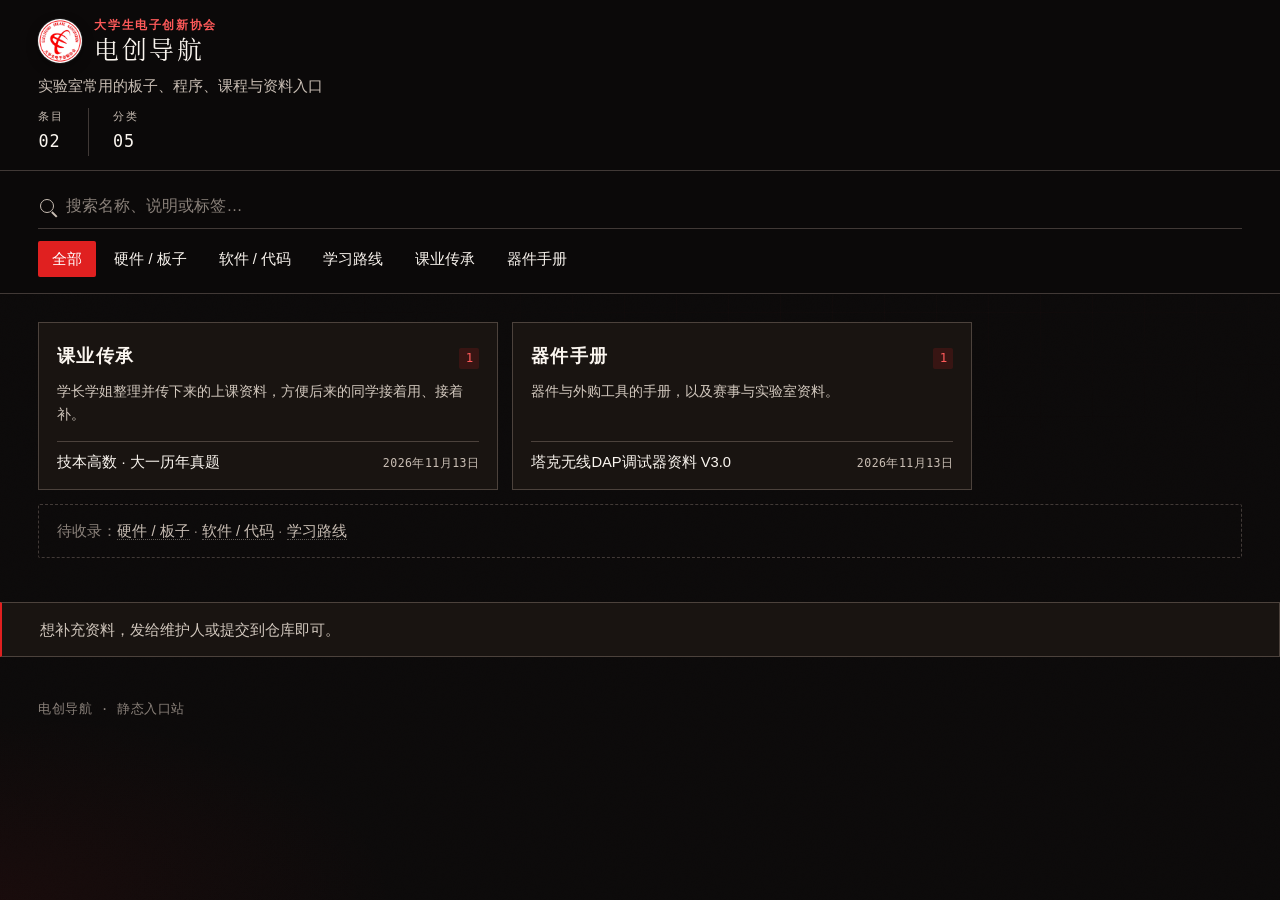
==== index.html @ 3b89dc90 "Make category chips respond to slight mouse movement instead of starting a drag." ====
<!DOCTYPE html>
<html lang="zh-CN">
<head>
  <meta charset="utf-8">
  <meta name="viewport" content="width=device-width, initial-scale=1, viewport-fit=cover">
  <title>电创导航</title>
  <meta name="description" content="大学生电子创新协会的静态入口站：实验室常用的板子、程序、课程与资料入口。">
  <meta name="theme-color" content="#0c0a0a">
  <meta property="og:type" content="website">
  <meta property="og:site_name" content="电创导航">
  <meta property="og:title" content="电创导航 · 大学生电子创新协会">
  <meta property="og:description" content="实验室常用的板子、程序、课程与资料入口。">
  <meta property="og:url" content="https://ww2186874-cyber.github.io/dianchuang-nav/">
  <meta property="og:image" content="https://ww2186874-cyber.github.io/dianchuang-nav/assets/og-image.png">
  <meta property="og:image:width" content="1200">
  <meta property="og:image:height" content="630">
  <meta property="og:image:alt" content="电创导航 · 大学生电子创新协会">
  <meta property="og:locale" content="zh_CN">
  <meta name="twitter:card" content="summary_large_image">
  <meta name="twitter:title" content="电创导航 · 大学生电子创新协会">
  <meta name="twitter:description" content="实验室常用的板子、程序、课程与资料入口。">
  <meta name="twitter:image" content="https://ww2186874-cyber.github.io/dianchuang-nav/assets/og-image.png">
  <link rel="icon" href="assets/favicon.ico" sizes="32x32">
  <link rel="icon" type="image/png" href="assets/favicon.png" sizes="48x48">
  <link rel="apple-touch-icon" href="assets/apple-touch-icon.png">
  <link rel="stylesheet" href="assets/style.css?v=20">
</head>
<body>
  <div class="bg" aria-hidden="true">
    <div class="bg-grid"></div>
    <div class="bg-sweep"></div>
    <div class="bg-grain"></div>
  </div>
  <header class="hero">
    <div class="hero-inner">
      <div class="brand">
        <img class="logo" src="assets/logo.png" width="44" height="44" alt="大学生电子创新协会标志">
        <div class="hero-text">
          <p class="org" id="org">大学生电子创新协会</p>
          <h1 id="title">电创导航</h1>
        </div>
      </div>
      <p class="subtitle" id="subtitle">实验室常用的板子、程序、课程与资料入口</p>
      <p class="stats" id="stats"></p>
    </div>
  </header>

  <div class="toolbar">
    <div class="toolbar-inner">
      <a class="mini-brand" href="#/">
        <img src="assets/logo.png" width="32" height="32" alt="">
        <span>电创导航</span>
      </a>
      <div class="search" role="search">
        <label for="q">
          <span class="visually-hidden">搜索</span>
          <span class="search-icon" aria-hidden="true"></span>
          <input id="q" type="search" placeholder="搜索名称、说明或标签…" title="按 / 快速搜索，Esc 清除" aria-keyshortcuts="/" autocomplete="off" enterkeyhint="search">
          <span class="search-line"></span>
        </label>
        <button class="search-clear" id="q-clear" type="button" aria-label="清除搜索" title="清除（Esc）" hidden>✕</button>
      </div>
      <nav class="chips" id="chips" aria-label="分类筛选">
        <span class="chip-ink" id="chip-ink" aria-hidden="true"></span>
      </nav>
    </div>
  </div>

  <main id="main"></main>

  <aside class="notice" id="notice">
    想补充资料，发给维护人或提交到仓库即可。
  </aside>

  <footer class="site-footer">
    <p>电创导航 · 静态入口站</p>
  </footer>

  <script src="data/links.js?v=20"></script>
  <script src="assets/app.js?v=20"></script>
</body>
</html>
---- assets/style.css ----
@font-face {
  font-family: "DC Title";
  src: url("title-sc.ttf") format("truetype");
  font-weight: 400;
  font-style: normal;
  font-display: swap;
  unicode-range: U+7535, U+521B, U+5BFC, U+822A;
}

/* 电创导航 —— 协会红 × 深色排版，动效可被系统“减少动态效果”关闭 */
:root {
  --red: #e02020;
  --red-text: #ff5a5a;
  --red-dim: rgba(224, 32, 32, 0.16);
  --ink: #fbf6f0;
  --muted: #c9beb4;
  --faint: #8a817a;
  --line: rgba(255, 228, 214, 0.22);
  --bg: #0c0a0a;
  --surface: #2a221f;
  --surface-2: #342b27;
  --panel: #191411;
  --max: 1480px;
  --page-pad: clamp(16px, 3vw, 40px);
  --ease: cubic-bezier(.16, 1, .3, 1);
}

* { box-sizing: border-box; }
html {
  scroll-behavior: smooth;
  color-scheme: dark;
}
body {
  margin: 0;
  background: var(--bg);
  color: var(--ink);
  font-family: "PingFang SC", "Hiragino Sans GB", "Microsoft YaHei", "Noto Sans SC", "Source Han Sans SC", sans-serif;
  font-size: 16px;
  line-height: 1.65;
  min-height: 100vh;
  position: relative;
  padding-left: env(safe-area-inset-left);
  padding-right: env(safe-area-inset-right);
}

.visually-hidden {
  position: absolute;
  width: 1px;
  height: 1px;
  padding: 0;
  margin: -1px;
  overflow: hidden;
  clip: rect(0, 0, 0, 0);
  white-space: nowrap;
  border: 0;
}

/* —— 背景 —— */
.bg {
  position: fixed;
  inset: 0;
  z-index: 0;
  pointer-events: none;
  overflow: hidden;
  background:
    radial-gradient(ellipse 70% 42% at 80% -12%, rgba(224, 32, 32, 0.14), transparent 58%),
    radial-gradient(ellipse 60% 40% at 0% 100%, rgba(224, 32, 32, 0.06), transparent 52%),
    var(--bg);
}
.bg-grid {
  position: absolute;
  inset: 0;
  background-image:
    linear-gradient(to right, rgba(255, 90, 90, 0.04) 1px, transparent 1px),
    linear-gradient(to bottom, rgba(255, 90, 90, 0.04) 1px, transparent 1px);
  background-size: 52px 52px;
  mask-image: radial-gradient(ellipse 90% 70% at 70% 0%, #000 15%, transparent 72%);
  animation: grid-shift 28s linear infinite;
}
.bg-sweep {
  position: absolute;
  left: 0;
  right: 0;
  height: 120px;
  background: linear-gradient(to bottom, transparent, rgba(224, 32, 32, 0.07), transparent);
  animation: sweep 9s ease-in-out infinite;
}
.bg-grain {
  position: absolute;
  inset: -20%;
  background-image: url("data:image/svg+xml,%3Csvg xmlns='http://www.w3.org/2000/svg' width='180' height='180'%3E%3Cfilter id='n'%3E%3CfeTurbulence type='fractalNoise' baseFrequency='.8' numOctaves='4' stitchTiles='stitch'/%3E%3C/filter%3E%3Crect width='100%25' height='100%25' filter='url(%23n)' opacity='.55'/%3E%3C/svg%3E");
  opacity: 0.045;
  animation: grain 0.55s steps(2) infinite;
  mix-blend-mode: overlay;
}

@keyframes grid-shift {
  to { background-position: 52px 52px; }
}
@keyframes sweep {
  0% { transform: translateY(-120px); }
  100% { transform: translateY(110vh); }
}
@keyframes grain {
  0%, 100% { transform: translate(0, 0); }
  25% { transform: translate(-1.2%, 0.8%); }
  50% { transform: translate(0.8%, -1%); }
  75% { transform: translate(-0.6%, 1.2%); }
}
@keyframes fade-up {
  from { opacity: 0; transform: translateY(18px); }
  to { opacity: 1; transform: none; }
}
@keyframes blink {
  0%, 100% { opacity: 0.25; }
  50% { opacity: 0.8; }
}

.hero,
.toolbar,
main,
.notice,
.site-footer {
  position: relative;
  z-index: 1;
}

/* —— 页头 —— */
.hero {
  border-bottom: 1px solid var(--line);
  background: color-mix(in srgb, var(--bg) 88%, #000);
}
.hero-inner {
  max-width: var(--max);
  margin: 0 auto;
  padding: 16px var(--page-pad) 14px;
  display: flex;
  flex-direction: column;
  align-items: flex-start;
  gap: 6px;
}
.brand {
  display: flex;
  align-items: center;
  gap: 12px;
  min-width: 0;
}
.hero-text { min-width: 0; }
.org {
  margin: 0 0 1px;
  color: var(--red-text);
  font-size: 0.72rem;
  font-weight: 600;
  letter-spacing: 0.14em;
  animation: fade-up 0.8s var(--ease) 0.08s both;
}
h1 {
  margin: 0;
  font-family: "DC Title", "Source Han Serif SC", "Noto Serif SC", "Songti SC", "STSong", "SimSun", serif;
  font-size: 1.55rem;
  font-weight: 400;
  font-synthesis: none;
  letter-spacing: 0.1em;
  line-height: 1.2;
  animation: fade-up 0.95s var(--ease) 0.14s both;
}
.subtitle {
  margin: 2px 0 0;
  color: var(--muted);
  font-size: 0.92rem;
  max-width: 36em;
  animation: fade-up 0.8s var(--ease) 0.24s both;
}
.stats {
  margin: 4px 0 0;
  display: flex;
  gap: 24px;
  animation: fade-up 0.8s var(--ease) 0.32s both;
}
.stat + .stat {
  padding-left: 24px;
  border-left: 1px solid var(--line);
}
.stat {
  display: flex;
  flex-direction: column;
  gap: 2px;
}
.stat i {
  font-style: normal;
  font-family: ui-monospace, "Cascadia Mono", "Consolas", monospace;
  font-size: 0.68rem;
  letter-spacing: 0.16em;
  color: var(--muted);
}
.stat b {
  font-weight: 500;
  font-family: ui-monospace, "Cascadia Mono", "Consolas", monospace;
  font-size: 1.05rem;
  letter-spacing: 0.06em;
  font-variant-numeric: tabular-nums;
}

.logo {
  width: 44px;
  height: 44px;
  display: block;
  border-radius: 50%;
  background: #fff;
  box-shadow: 0 0 0 1px rgba(255, 255, 255, 0.08), 0 4px 12px rgba(0, 0, 0, 0.35);
  flex: 0 0 auto;
}

/* —— 工具条 —— */
.toolbar {
  position: sticky;
  top: 0;
  z-index: 10;
  background: color-mix(in srgb, var(--bg) 90%, #000);
  backdrop-filter: blur(16px) saturate(1.2);
  border-bottom: 1px solid var(--line);
  transition: box-shadow 0.35s ease, background 0.35s ease;
}
body.is-compact .toolbar {
  box-shadow: 0 12px 30px rgba(0, 0, 0, 0.28);
  background: color-mix(in srgb, var(--bg) 94%, #000);
}
.toolbar-inner {
  max-width: var(--max);
  margin: 0 auto;
  padding: 14px var(--page-pad) 16px;
  display: flex;
  flex-direction: column;
  gap: 12px;
}
.mini-brand {
  display: none;
  align-items: center;
  gap: 10px;
  color: inherit;
  text-decoration: none;
  font-family: "DC Title", "Source Han Serif SC", "Noto Serif SC", "Songti SC", "STSong", "SimSun", serif;
  letter-spacing: 0.12em;
  font-size: 1.05rem;
  opacity: 0;
  transform: translateY(-6px);
  transition: opacity 0.35s var(--ease), transform 0.35s var(--ease);
}
.mini-brand img {
  width: 28px;
  height: 28px;
  border-radius: 50%;
  background: #fff;
}
body.is-compact .mini-brand {
  display: inline-flex;
  opacity: 1;
  transform: none;
}
body.is-compact .toolbar-inner {
  display: grid;
  grid-template-columns: auto 1fr;
  gap: 10px 16px;
}
body.is-compact .search { grid-column: 2; }
body.is-compact .chips { grid-column: 1 / -1; }

.search {
  position: relative;
  display: block;
}
.search label { display: block; }
.search-icon {
  position: absolute;
  left: 2px;
  top: 50%;
  width: 14px;
  height: 14px;
  margin-top: -8px;
  border: 1.5px solid var(--muted);
  border-radius: 50%;
  pointer-events: none;
}
.search-icon::after {
  content: "";
  position: absolute;
  width: 7px;
  height: 1.5px;
  background: var(--muted);
  right: -6px;
  bottom: -1px;
  transform: rotate(45deg);
  transform-origin: left center;
}
.search input {
  width: 100%;
  padding: 8px 48px 10px 28px;
  border: 0;
  border-radius: 0;
  background: transparent;
  color: var(--ink);
  font: inherit;
  outline: none;
  appearance: none;
  -webkit-appearance: none;
}
.search input::placeholder { color: var(--faint); }
/* 用自带的 ✕ 按钮代替浏览器原生清除按钮，各浏览器一致 */
.search input::-webkit-search-cancel-button { -webkit-appearance: none; appearance: none; }
.search-clear {
  position: absolute;
  right: 0;
  top: 0;
  bottom: 1px;
  width: 44px;
  min-width: 44px;
  min-height: 44px;
  display: inline-flex;
  align-items: center;
  justify-content: center;
  border: 0;
  border-radius: 2px;
  background: transparent;
  color: var(--muted);
  font: inherit;
  font-size: 0.9rem;
  cursor: pointer;
}
.search-clear:hover { color: #fff; background: var(--red-dim); }
.search-clear[hidden] { display: none; }
.search-line {
  position: absolute;
  left: 0;
  right: 0;
  bottom: 0;
  height: 1px;
  background: var(--line);
}
.search-line::after {
  content: "";
  position: absolute;
  left: 0;
  right: 0;
  height: 2px;
  background: var(--red);
  transform: scaleX(0);
  transform-origin: left center;
  transition: transform 0.35s var(--ease);
}
.search input:focus + .search-line::after { transform: scaleX(1); }

.chips {
  position: relative;
  display: flex;
  flex-wrap: wrap;
  gap: 4px;
}
@media (max-width: 720px) {
  .chips {
    flex-wrap: nowrap;
    overflow-x: auto;
    scrollbar-width: none;
    -webkit-overflow-scrolling: touch;
    margin: 0 calc(-1 * var(--page-pad));
    padding: 0 var(--page-pad);
  }
  .chips::-webkit-scrollbar { display: none; }
  .chips.has-more-right {
    -webkit-mask-image: linear-gradient(to right, #000 calc(100% - 56px), transparent);
    mask-image: linear-gradient(to right, #000 calc(100% - 56px), transparent);
  }
  .chips.has-more-left {
    -webkit-mask-image: linear-gradient(to left, #000 calc(100% - 56px), transparent);
    mask-image: linear-gradient(to left, #000 calc(100% - 56px), transparent);
  }
  .chips.has-more-left.has-more-right {
    -webkit-mask-image: linear-gradient(to right, transparent, #000 56px, #000 calc(100% - 56px), transparent);
    mask-image: linear-gradient(to right, transparent, #000 56px, #000 calc(100% - 56px), transparent);
  }
  .chip {
    flex: 0 0 auto;
    min-height: 44px;
    display: inline-flex;
    align-items: center;
  }
}
@media (pointer: coarse) {
  .chip {
    min-height: 44px;
    display: inline-flex;
    align-items: center;
  }
}
.chip-ink {
  position: absolute;
  top: 0;
  left: 0;
  border-radius: 2px;
  background: var(--red);
  pointer-events: none;
  transition: transform 0.35s var(--ease), width 0.35s var(--ease), height 0.35s var(--ease);
  z-index: 0;
}
.chips,
.chip {
  -webkit-user-select: none;
  user-select: none;
  -webkit-user-drag: none;
}
.chip {
  position: relative;
  z-index: 1;
  border: 0;
  background: transparent;
  color: var(--ink);
  text-decoration: none;
  border-radius: 2px;
  padding: 6px 14px;
  font: inherit;
  font-size: 0.92rem;
  cursor: pointer;
  touch-action: manipulation;
  transition: color 0.25s ease;
}
.chip:hover { color: #fff; }
.chip.is-active { color: #fff; }

/* —— 列表 —— */
main {
  max-width: var(--max);
  margin: 0 auto;
  padding: 8px var(--page-pad) 24px;
}
.group {
  padding: 22px 22px 18px;
  margin: 20px 0 0;
  background: var(--panel);
  border: 1px solid var(--line);
  animation: fade-up 0.7s var(--ease) both;
  animation-delay: var(--d, 0ms);
}
.group-head {
  display: flex;
  align-items: baseline;
  gap: 14px;
}
.group h2 {
  margin: 0;
  font-size: 1.25rem;
  font-weight: 650;
  display: flex;
  align-items: baseline;
  gap: 10px;
  letter-spacing: 0.06em;
}
.count {
  display: inline-flex;
  min-width: 1.6em;
  justify-content: center;
  padding: 0 6px;
  border-radius: 2px;
  background: var(--red-dim);
  color: var(--red-text);
  font-family: ui-monospace, "Cascadia Mono", "Consolas", monospace;
  font-size: 0.78rem;
  font-weight: 500;
}
.count.is-zero {
  background: rgba(255, 252, 248, 0.06);
  color: var(--faint);
}
.group > .back + .group-head { margin-top: 14px; }
.group-desc {
  margin: 6px 0 0;
  color: var(--muted);
  font-size: 0.95rem;
}

.empty {
  margin: 16px 0 0;
  padding: 20px 18px;
  border: 1px dashed var(--line);
  border-radius: 2px;
  background: rgba(255, 252, 248, 0.02);
  color: var(--muted);
  position: relative;
}
.empty::before {
  content: "";
  position: absolute;
  top: -1px;
  left: -1px;
  width: 14px;
  height: 14px;
  border-top: 2px solid var(--red);
  border-left: 2px solid var(--red);
}
.empty::after {
  content: "";
  position: absolute;
  right: 14px;
  top: 14px;
  width: 6px;
  height: 6px;
  background: var(--red);
  border-radius: 50%;
  animation: blink 2.2s ease-in-out infinite;
}

.grid {
  margin: 16px 0 0;
  display: grid;
  grid-template-columns: repeat(auto-fill, minmax(260px, 1fr));
  gap: 14px;
}
.card {
  --rx: 0deg;
  --ry: 0deg;
  --ty: 0px;
  position: relative;
  overflow: hidden;
  background: var(--surface);
  border: 1px solid rgba(255, 228, 214, 0.28);
  border-radius: 2px;
  padding: 18px 18px 16px;
  color: inherit;
  text-decoration: none;
  cursor: pointer;
  display: flex;
  flex-direction: column;
  gap: 8px;
  transform:
    perspective(800px)
    rotateX(var(--rx))
    rotateY(var(--ry))
    translateY(var(--ty));
  transform-style: preserve-3d;
  transition:
    transform 0.25s var(--ease),
    border-color 0.25s ease,
    box-shadow 0.25s ease,
    background 0.25s ease;
  animation: fade-up 0.65s var(--ease) both;
  animation-delay: var(--d, 0ms);
}
.card::before {
  content: "";
  position: absolute;
  left: 0;
  top: 0;
  bottom: 0;
  width: 2px;
  background: var(--red);
  transform: scaleY(0.22);
  transform-origin: top;
  transition: transform 0.35s var(--ease);
}
.card::after {
  content: "";
  position: absolute;
  inset: 0;
  background: linear-gradient(115deg, transparent 35%, rgba(255, 255, 255, 0.07) 50%, transparent 65%);
  transform: translateX(-120%);
  pointer-events: none;
}
.card:hover,
.card:focus-within {
  --ty: -8px;
  border-color: rgba(224, 32, 32, 0.55);
  background: var(--surface-2);
  box-shadow: 0 16px 36px rgba(0, 0, 0, 0.32), 0 0 0 1px rgba(224, 32, 32, 0.12);
}
.card:hover::before,
.card:focus-within::before { transform: scaleY(1); }
.card:hover::after,
.card:focus-within::after {
  transform: translateX(120%);
  transition: transform 0.7s var(--ease);
}
.card h3 {
  margin: 0;
  font-size: 1.14rem;
  line-height: 1.4;
  letter-spacing: 0.04em;
  color: #fffaf4;
}
a.card:hover h3,
a.card:focus-visible h3 { color: var(--red-text); }
.summary {
  margin: 0;
  color: #d2c8be;
  font-size: 0.95rem;
  flex: 1;
}
.tags {
  display: flex;
  flex-wrap: wrap;
  gap: 6px;
  margin: 0;
  padding: 0;
  list-style: none;
}
.tags li {
  padding: 1px 8px;
  border-radius: 2px;
  background: var(--red-dim);
  color: #f3c4c4;
  font-size: 0.75rem;
  letter-spacing: 0.04em;
}
.links {
  display: flex;
  flex-wrap: wrap;
  align-items: center;
  gap: 8px;
  margin-top: 6px;
}
.updated {
  margin-left: auto;
  color: var(--muted);
  font-size: 0.75rem;
  font-family: ui-monospace, "Cascadia Mono", "Consolas", monospace;
}


.entry-list {
  margin: 28px 0 0;
  padding: 0;
  border-top: 1px solid var(--line);
}
.entry-list-head {
  display: flex;
  align-items: baseline;
  justify-content: space-between;
  gap: 12px;
}
.entry-all {
  color: var(--red-text);
  font-size: 0.82rem;
  letter-spacing: 0.04em;
  text-decoration: none;
  white-space: nowrap;
}
.entry-all::after { content: " ↗"; }
.entry-all:hover { color: #fff; }
.entry-list h3 {
  margin: 18px 0 10px;
  font-size: 0.75rem;
  font-weight: 500;
  font-family: ui-monospace, "Cascadia Mono", "Consolas", monospace;
  letter-spacing: 0.16em;
  color: var(--muted);
}
.entry {
  display: flex;
  align-items: baseline;
  justify-content: space-between;
  gap: 16px;
  padding: 14px 4px;
  border-bottom: 1px solid var(--line);
  color: inherit;
  text-decoration: none;
}
.entry:hover,
.entry:focus-visible {
  color: var(--red-text);
}
.entry-label {
  font-size: 1.05rem;
  letter-spacing: 0.04em;
  font-weight: 650;
}
.entry-note {
  color: var(--muted);
  font-size: 0.82rem;
  font-family: ui-monospace, "Cascadia Mono", "Consolas", monospace;
  letter-spacing: 0.04em;
  text-align: right;
}
.entry:hover .entry-note,
.entry:focus-visible .entry-note { color: #e8c9c9; }
.entry-label::after {
  content: "↗";
  margin-left: 8px;
  font-size: 0.85em;
  color: var(--red-text);
}
.pack-count {
  color: var(--muted);
  font-size: 0.75rem;
  letter-spacing: 0.04em;
}
.pack-entry {
  align-items: flex-start;
}
.pack-body {
  display: flex;
  flex-direction: column;
  gap: 4px;
  min-width: 0;
  flex: 1;
}
.pack-summary {
  margin: 0;
  color: #d2c8be;
  font-size: 0.88rem;
  font-weight: 400;
  letter-spacing: 0;
  line-height: 1.45;
}
.pack-entry:hover .pack-summary,
.pack-entry:focus-visible .pack-summary {
  color: #eadfd6;
}
.pack-entry.is-target {
  background: var(--red-dim);
  box-shadow: inset 2px 0 0 var(--red);
}

.notice {
  max-width: var(--max);
  margin: 20px auto 0;
  padding: 14px var(--page-pad);
  color: #d2c8be;
  font-size: 0.95rem;
  border: 1px solid var(--line);
  border-left: 2px solid var(--red);
  background: var(--panel);
  animation: fade-up 0.8s var(--ease) 0.2s both;
}
.site-footer {
  max-width: var(--max);
  margin: 0 auto;
  padding: 28px var(--page-pad) calc(48px + env(safe-area-inset-bottom));
  color: var(--faint);
  font-size: 0.8rem;
  font-family: ui-monospace, "Cascadia Mono", "Consolas", monospace;
  letter-spacing: 0.04em;
}

:focus-visible {
  outline: 2px solid var(--red);
  outline-offset: 3px;
}


.cat-grid {
  display: grid;
  grid-template-columns: repeat(auto-fit, minmax(max(280px, calc((100% - 28px) / 3)), 460px));
  gap: 14px;
  margin: 20px 0 0;
}
.cat-tile {
  position: relative;
  max-width: 460px;
  display: grid;
  grid-template-rows: auto minmax(calc(0.9rem * 1.65 * 2), auto) 1fr;
  gap: 8px;
  min-height: 0;
  padding: 18px 18px 14px;
  cursor: pointer;
  background: var(--panel);
  border: 1px solid var(--line);
  color: inherit;
  animation: fade-up 0.65s var(--ease) both;
  animation-delay: var(--d, 0ms);
  transition: border-color 0.25s ease, background 0.25s ease, transform 0.25s var(--ease);
}
.cat-tile:hover,
.cat-tile:focus-within {
  border-color: rgba(224, 32, 32, 0.55);
  background: var(--surface);
  transform: translateY(-3px);
}
.cat-tile-head {
  display: flex;
  align-items: baseline;
  justify-content: space-between;
  gap: 12px;
}
.cat-tile h2 {
  margin: 0;
  font-size: 1.15rem;
  font-weight: 650;
  letter-spacing: 0.06em;
}
.cat-tile h2 a {
  color: inherit;
  text-decoration: none;
}
.cat-tile h2 a:hover { color: var(--red-text); }
.cat-tile-hit {
  position: absolute;
  inset: 0;
  z-index: 0;
}
.cat-preview a,
.cat-tile h2 a {
  position: relative;
  z-index: 1;
}
.cat-tile-desc {
  margin: 0;
  color: #d2c8be;
  font-size: 0.9rem;
  line-height: 1.65;
}
.cat-preview {
  margin: 6px 0 0;
  padding: 8px 0 0;
  border-top: 1px solid var(--line);
  list-style: none;
  display: flex;
  flex-direction: column;
  gap: 6px;
}
.cat-preview li {
  display: flex;
  align-items: baseline;
  justify-content: space-between;
  gap: 10px;
  min-width: 0;
}
.cat-preview a {
  color: var(--ink);
  text-decoration: none;
  font-size: 0.92rem;
  overflow: hidden;
  text-overflow: ellipsis;
  white-space: nowrap;
  min-width: 0;
}
.cat-preview a:hover,
.cat-preview a:focus-visible { color: var(--red-text); }
.cat-preview-date {
  flex: 0 0 auto;
  color: var(--muted);
  font-size: 0.72rem;
  font-family: ui-monospace, "Cascadia Mono", "Consolas", monospace;
  letter-spacing: 0.04em;
}
.pending-row {
  margin: 14px 0 0;
  padding: 14px 18px;
  border: 1px dashed var(--line);
  border-radius: 2px;
  color: var(--muted);
  font-size: 0.92rem;
  animation: fade-up 0.65s var(--ease) 0.15s both;
}
.pending-label { color: var(--faint); }
.pending-sep { color: var(--faint); }
.pending-row a {
  color: var(--muted);
  text-decoration: none;
  border-bottom: 1px dotted rgba(201, 190, 180, 0.45);
}
.pending-row a:hover,
.pending-row a:focus-visible { color: var(--red-text); border-bottom-color: var(--red-text); }

.search-hint {
  margin: 18px 0 0;
  color: var(--muted);
  font-size: 0.9rem;
  display: flex;
  flex-wrap: wrap;
  align-items: baseline;
  gap: 0 4px;
}
.search-hint b { color: var(--ink); font-weight: 600; }
.search-hint-clear {
  margin-left: 10px;
  padding: 0;
  border: 0;
  background: none;
  color: var(--red-text);
  font: inherit;
  font-size: 0.85rem;
  cursor: pointer;
}
.search-hint-clear:hover { text-decoration: underline; }

.cat-preview-empty {
  color: var(--muted);
  font-size: 0.88rem;
}

@media (max-width: 720px) {
  .hero-inner { padding: 14px var(--page-pad) 12px; }
  body.is-compact .toolbar-inner {
    grid-template-columns: 1fr;
  }
  body.is-compact .search,
  body.is-compact .chips { grid-column: 1; }
  .stats { gap: 16px; }
}


.cat-link {
  color: inherit;
  text-decoration: none;
}
.cat-link:hover { color: var(--red-text); }

/* —— 分类页 / 详情页 —— */
body.is-subpage .hero { display: none; }
body.is-subpage .mini-brand,
body.is-compact .mini-brand {
  display: inline-flex;
  opacity: 1;
  transform: none;
}
body.is-subpage .toolbar-inner,
body.is-compact .toolbar-inner {
  display: grid;
  grid-template-columns: auto 1fr;
  gap: 10px 16px;
}
body.is-subpage .search,
body.is-compact .search { grid-column: 2; }
body.is-subpage .chips,
body.is-compact .chips { grid-column: 1 / -1; }

.page-head,
.detail {
  padding: 24px 24px 22px;
  margin: 20px 0 0;
  background: var(--panel);
  border: 1px solid var(--line);
  animation: fade-up 0.7s var(--ease) both;
  animation-delay: var(--d, 0ms);
}
.detail { max-width: 968px; margin: 20px auto 0; }
.back {
  display: inline-flex;
  align-items: center;
  gap: 8px;
  min-height: 44px;
  color: var(--muted);
  text-decoration: none;
  font-size: 0.82rem;
  letter-spacing: 0.08em;
}
.back::before { content: "←"; }
.back:hover { color: var(--red-text); }

.page-head h2,
.detail h2 {
  margin: 14px 0 8px;
  font-size: 1.7rem;
  font-weight: 650;
  letter-spacing: 0.06em;
  line-height: 1.35;
}
.detail-top {
  display: flex;
  align-items: center;
  justify-content: space-between;
  gap: 12px;
}
.copy-link {
  border: 1px solid var(--line);
  border-radius: 2px;
  background: transparent;
  color: var(--muted);
  font: inherit;
  font-size: 0.8rem;
  letter-spacing: 0.06em;
  padding: 6px 14px;
  min-height: 44px;
  cursor: pointer;
  transition: color 0.2s ease, border-color 0.2s ease, background 0.2s ease;
}
.copy-link:hover { color: #fff; border-color: rgba(224, 32, 32, 0.55); }
.copy-link.is-done {
  color: #fff;
  border-color: var(--red);
  background: var(--red-dim);
}
.detail-kicker {
  margin: 14px 0 0;
  font-family: ui-monospace, "Cascadia Mono", "Consolas", monospace;
  font-size: 0.75rem;
  letter-spacing: 0.14em;
  color: var(--red-text);
  text-transform: none;
}
.detail-kicker a {
  color: inherit;
  text-decoration: none;
}
.detail-kicker a:hover { color: #fff; }
.detail-summary {
  margin: 0 0 16px;
  color: var(--muted);
  font-size: 1.02rem;
  max-width: 40em;
}
.detail-meta {
  display: grid;
  grid-template-columns: repeat(auto-fill, minmax(180px, 1fr));
  gap: 12px 28px;
  margin: 22px 0;
  padding: 16px 0;
  border-top: 1px solid var(--line);
  border-bottom: 1px solid var(--line);
}
.detail-row i {
  display: block;
  font-style: normal;
  font-family: ui-monospace, "Cascadia Mono", "Consolas", monospace;
  font-size: 0.68rem;
  letter-spacing: 0.16em;
  color: var(--muted);
  margin-bottom: 4px;
}
.detail-row b {
  font-weight: 500;
  color: var(--ink);
}
.extract {
  font-family: ui-monospace, "Cascadia Mono", "Consolas", monospace;
  color: var(--red-text);
  letter-spacing: 0.1em;
}

@media (max-width: 720px) {
  body.is-subpage .toolbar-inner,
  body.is-compact .toolbar-inner {
    grid-template-columns: 1fr;
  }
  body.is-subpage .search,
  body.is-subpage .chips,
  body.is-compact .search,
  body.is-compact .chips { grid-column: 1; }
}

@media (prefers-reduced-motion: reduce) {
  html { scroll-behavior: auto; }
  .bg-grid,
  .bg-sweep,
  .bg-grain,
  .empty::after,
  .org,
  h1,
  .subtitle,
  .stats,
  .group,
  .card,
  .page-head,
  .detail,
  .cat-tile,
  .notice,
  .pending-row {
    animation: none !important;
  }
  .cat-tile,
  .card,
  .chip-ink,
  .search-line::after,
  .mini-brand {
    transition: none !important;
  }
  .card:hover,
  .card:focus-within { --ty: 0px; --rx: 0deg; --ry: 0deg; }
}
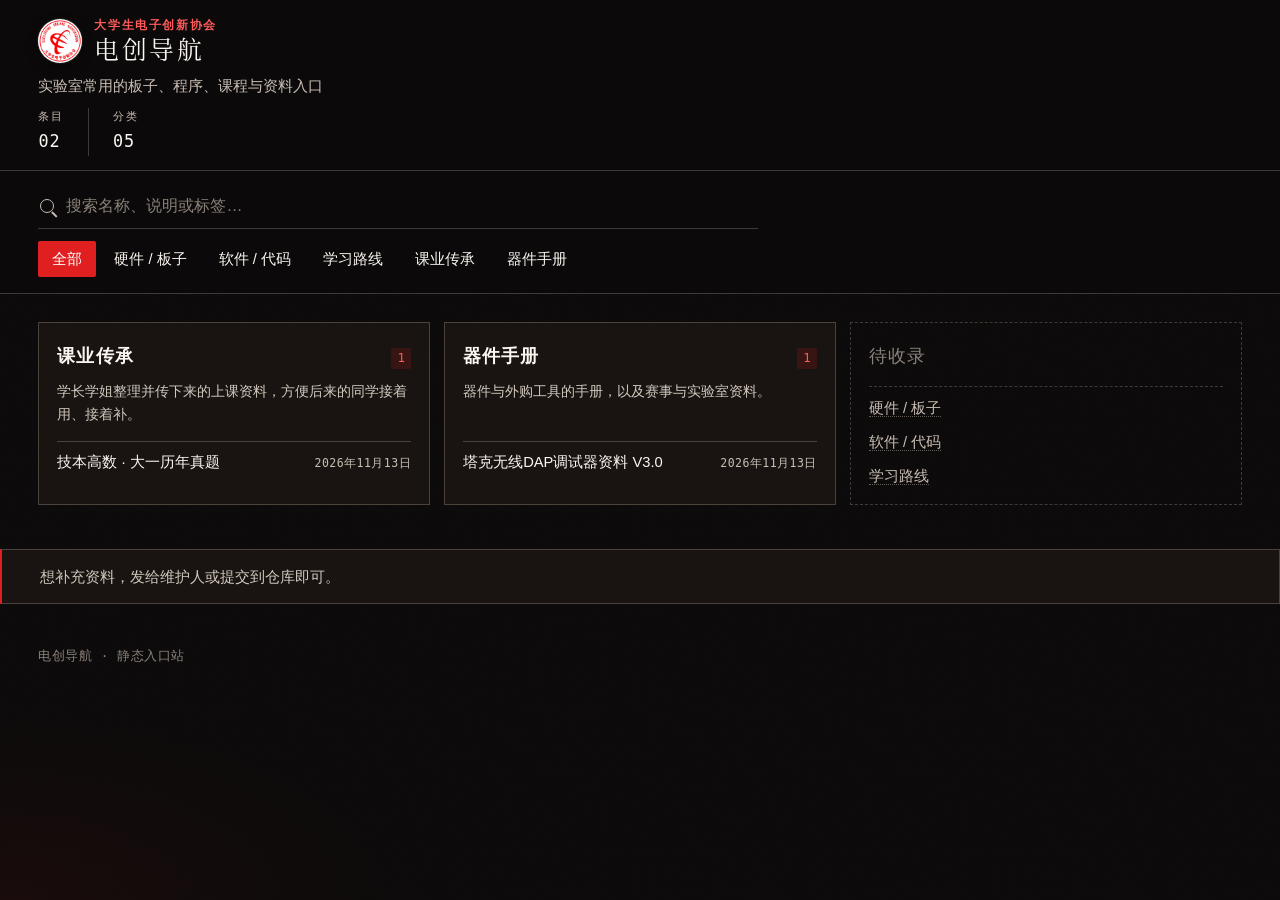
==== commit fc2ac530: "Show search hit counts, tighten the search field, and turn empty categories into a grid tile." ====
--- a/index.html
+++ b/index.html
@@ -11,7 +11,7 @@
   <meta property="og:title" content="电创导航 · 大学生电子创新协会">
   <meta property="og:description" content="实验室常用的板子、程序、课程与资料入口。">
   <meta property="og:url" content="https://ww2186874-cyber.github.io/dianchuang-nav/">
-  <meta property="og:image" content="https://ww2186874-cyber.github.io/dianchuang-nav/assets/og-image.png">
+  <meta property="og:image" content="https://ww2186874-cyber.github.io/dianchuang-nav/assets/og-image.png?v=21">
   <meta property="og:image:width" content="1200">
   <meta property="og:image:height" content="630">
   <meta property="og:image:alt" content="电创导航 · 大学生电子创新协会">
@@ -19,11 +19,11 @@
   <meta name="twitter:card" content="summary_large_image">
   <meta name="twitter:title" content="电创导航 · 大学生电子创新协会">
   <meta name="twitter:description" content="实验室常用的板子、程序、课程与资料入口。">
-  <meta name="twitter:image" content="https://ww2186874-cyber.github.io/dianchuang-nav/assets/og-image.png">
+  <meta name="twitter:image" content="https://ww2186874-cyber.github.io/dianchuang-nav/assets/og-image.png?v=21">
   <link rel="icon" href="assets/favicon.ico" sizes="32x32">
   <link rel="icon" type="image/png" href="assets/favicon.png" sizes="48x48">
   <link rel="apple-touch-icon" href="assets/apple-touch-icon.png">
-  <link rel="stylesheet" href="assets/style.css?v=20">
+  <link rel="stylesheet" href="assets/style.css?v=21">
 </head>
 <body>
   <div class="bg" aria-hidden="true">
@@ -76,7 +76,7 @@
     <p>电创导航 · 静态入口站</p>
   </footer>
 
-  <script src="data/links.js?v=20"></script>
-  <script src="assets/app.js?v=20"></script>
+  <script src="data/links.js?v=21"></script>
+  <script src="assets/app.js?v=21"></script>
 </body>
 </html>
--- a/assets/style.css
+++ b/assets/style.css
@@ -268,6 +268,8 @@
 .search {
   position: relative;
   display: block;
+  width: 100%;
+  max-width: 720px;
 }
 .search label { display: block; }
 .search-icon {
@@ -746,7 +748,7 @@
 
 .cat-grid {
   display: grid;
-  grid-template-columns: repeat(auto-fit, minmax(max(280px, calc((100% - 28px) / 3)), 460px));
+  grid-template-columns: repeat(auto-fit, minmax(max(280px, calc((100% - 28px) / 3 - 1px)), 1fr));
   gap: 14px;
   margin: 20px 0 0;
 }
@@ -839,24 +841,39 @@
   font-family: ui-monospace, "Cascadia Mono", "Consolas", monospace;
   letter-spacing: 0.04em;
 }
-.pending-row {
-  margin: 14px 0 0;
-  padding: 14px 18px;
-  border: 1px dashed var(--line);
-  border-radius: 2px;
-  color: var(--muted);
-  font-size: 0.92rem;
-  animation: fade-up 0.65s var(--ease) 0.15s both;
-}
-.pending-label { color: var(--faint); }
-.pending-sep { color: var(--faint); }
-.pending-row a {
+.cat-tile.is-pending {
+  cursor: default;
+  background: transparent;
+  border-style: dashed;
+  grid-template-rows: auto 1fr;
+}
+.cat-tile.is-pending:hover,
+.cat-tile.is-pending:focus-within {
+  transform: none;
+  background: transparent;
+  border-color: var(--line);
+}
+.cat-tile.is-pending h2 {
+  color: var(--faint);
+  font-weight: 500;
+}
+.pending-list {
+  margin: 6px 0 0;
+  padding: 8px 0 0;
+  border-top: 1px dashed var(--line);
+  list-style: none;
+  display: flex;
+  flex-direction: column;
+  gap: 8px;
+}
+.pending-list a {
   color: var(--muted);
   text-decoration: none;
   border-bottom: 1px dotted rgba(201, 190, 180, 0.45);
-}
-.pending-row a:hover,
-.pending-row a:focus-visible { color: var(--red-text); border-bottom-color: var(--red-text); }
+  font-size: 0.92rem;
+}
+.pending-list a:hover,
+.pending-list a:focus-visible { color: var(--red-text); border-bottom-color: var(--red-text); }
 
 .search-hint {
   margin: 18px 0 0;
@@ -864,21 +881,41 @@
   font-size: 0.9rem;
   display: flex;
   flex-wrap: wrap;
-  align-items: baseline;
+  align-items: center;
   gap: 0 4px;
 }
 .search-hint b { color: var(--ink); font-weight: 600; }
 .search-hint-clear {
-  margin-left: 10px;
-  padding: 0;
+  margin-left: 4px;
+  padding: 10px 12px;
+  min-height: 44px;
+  min-width: 44px;
+  display: inline-flex;
+  align-items: center;
+  justify-content: center;
   border: 0;
+  border-radius: 2px;
   background: none;
   color: var(--red-text);
   font: inherit;
   font-size: 0.85rem;
   cursor: pointer;
 }
-.search-hint-clear:hover { text-decoration: underline; }
+.search-hint-clear:hover { text-decoration: underline; background: var(--red-dim); }
+
+mark {
+  color: var(--ink);
+  background: rgba(224, 32, 32, 0.28);
+  border-radius: 2px;
+  padding: 0 0.12em;
+  box-decoration-break: clone;
+  -webkit-box-decoration-break: clone;
+}
+.tags li mark {
+  color: inherit;
+  background: rgba(255, 90, 90, 0.28);
+  padding: 0 0.08em;
+}
 
 .cat-preview-empty {
   color: var(--muted);
@@ -1050,8 +1087,7 @@
   .page-head,
   .detail,
   .cat-tile,
-  .notice,
-  .pending-row {
+  .notice {
     animation: none !important;
   }
   .cat-tile,
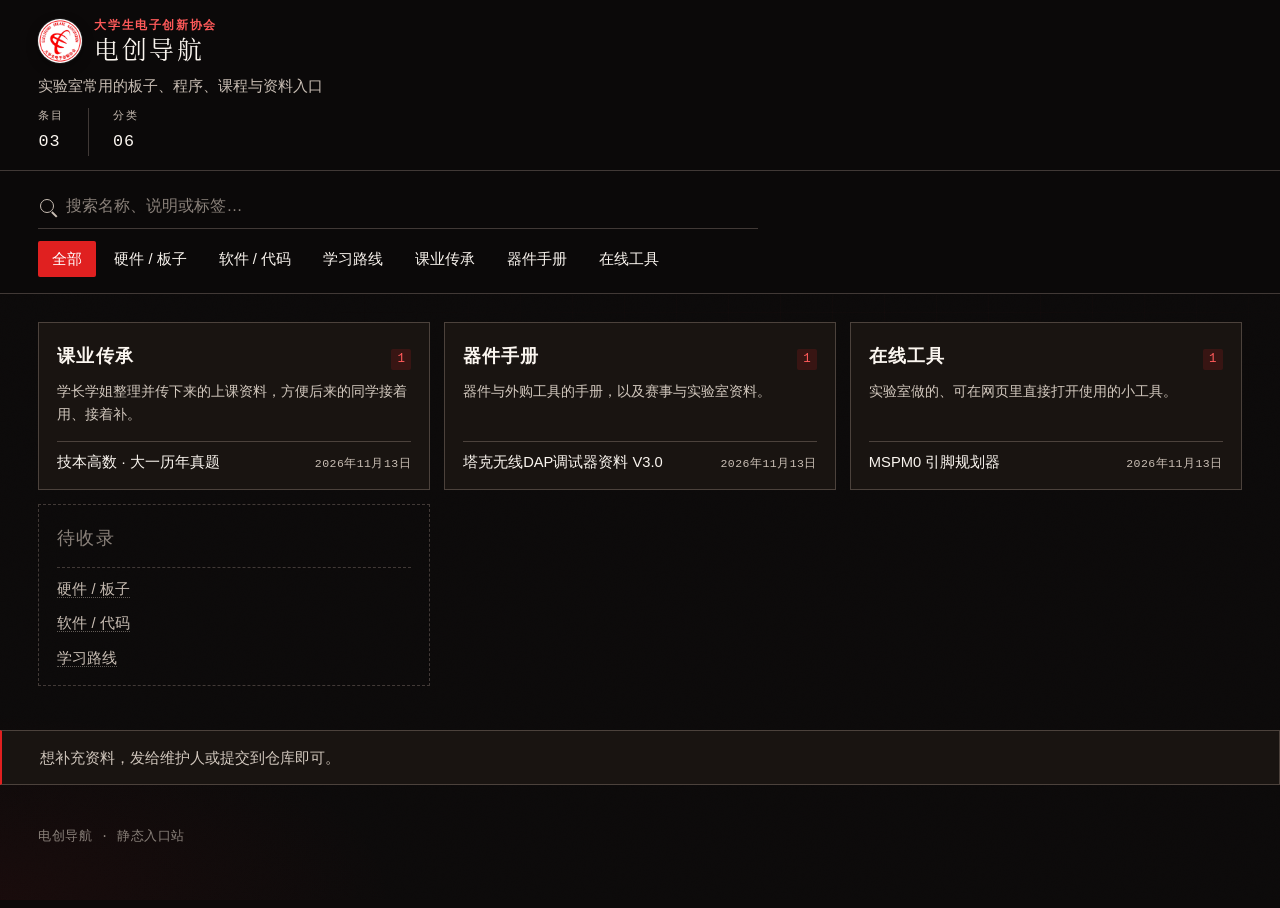
==== commit 8d8af70a: "Add an in-browser MSPM0 pin planner under a new tools category" ====
--- a/index.html
+++ b/index.html
@@ -11,7 +11,7 @@
   <meta property="og:title" content="电创导航 · 大学生电子创新协会">
   <meta property="og:description" content="实验室常用的板子、程序、课程与资料入口。">
   <meta property="og:url" content="https://ww2186874-cyber.github.io/dianchuang-nav/">
-  <meta property="og:image" content="https://ww2186874-cyber.github.io/dianchuang-nav/assets/og-image.png?v=21">
+  <meta property="og:image" content="https://ww2186874-cyber.github.io/dianchuang-nav/assets/og-image.png?v=22">
   <meta property="og:image:width" content="1200">
   <meta property="og:image:height" content="630">
   <meta property="og:image:alt" content="电创导航 · 大学生电子创新协会">
@@ -19,11 +19,11 @@
   <meta name="twitter:card" content="summary_large_image">
   <meta name="twitter:title" content="电创导航 · 大学生电子创新协会">
   <meta name="twitter:description" content="实验室常用的板子、程序、课程与资料入口。">
-  <meta name="twitter:image" content="https://ww2186874-cyber.github.io/dianchuang-nav/assets/og-image.png?v=21">
+  <meta name="twitter:image" content="https://ww2186874-cyber.github.io/dianchuang-nav/assets/og-image.png?v=22">
   <link rel="icon" href="assets/favicon.ico" sizes="32x32">
   <link rel="icon" type="image/png" href="assets/favicon.png" sizes="48x48">
   <link rel="apple-touch-icon" href="assets/apple-touch-icon.png">
-  <link rel="stylesheet" href="assets/style.css?v=21">
+  <link rel="stylesheet" href="assets/style.css?v=22">
 </head>
 <body>
   <div class="bg" aria-hidden="true">
@@ -76,7 +76,7 @@
     <p>电创导航 · 静态入口站</p>
   </footer>
 
-  <script src="data/links.js?v=21"></script>
-  <script src="assets/app.js?v=21"></script>
+  <script src="data/links.js?v=22"></script>
+  <script src="assets/app.js?v=22"></script>
 </body>
 </html>
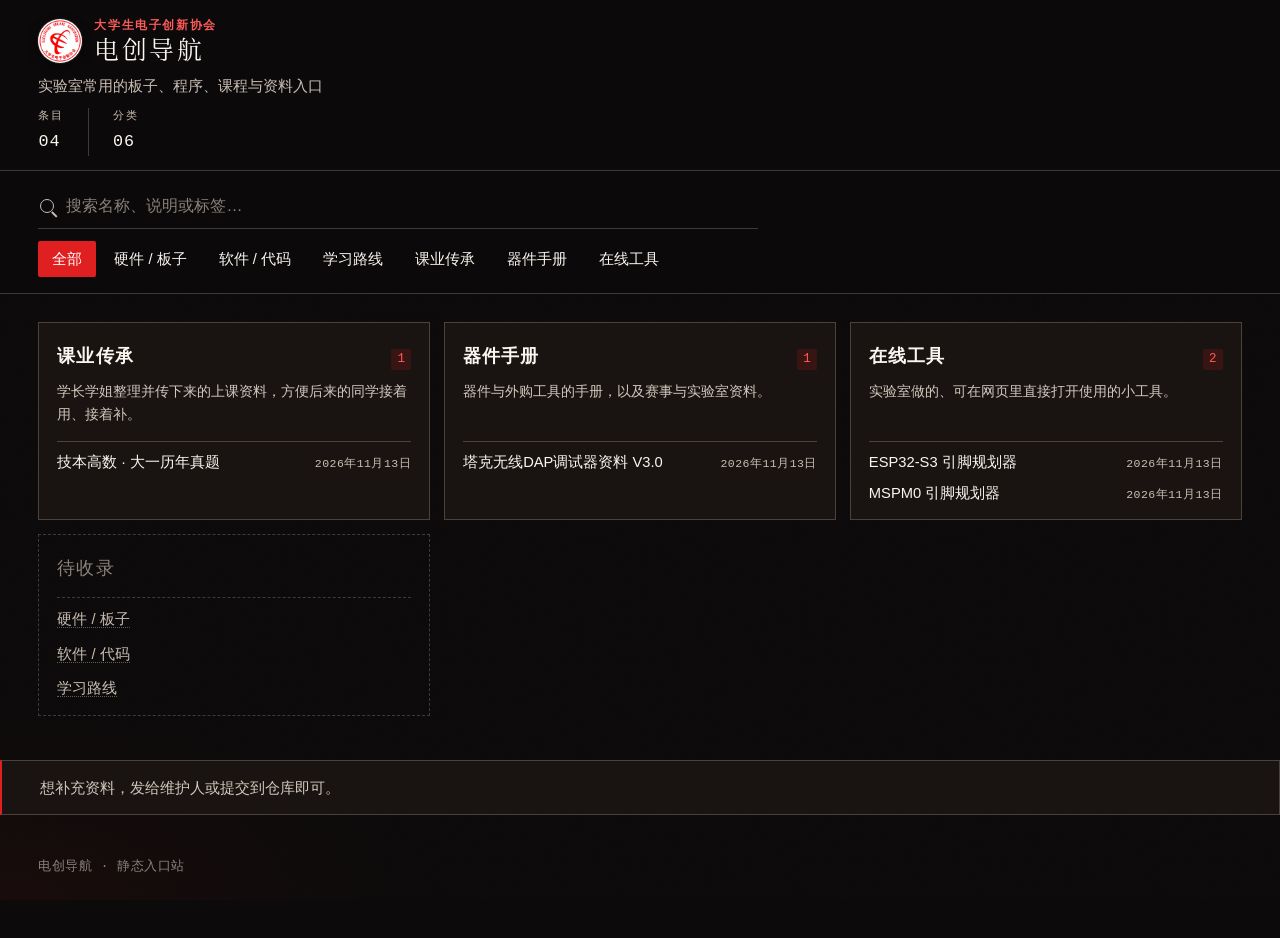
==== commit 756f4440: "Add the ESP32-S3 pin planner to the in-site tools category" ====
--- a/index.html
+++ b/index.html
@@ -11,7 +11,7 @@
   <meta property="og:title" content="电创导航 · 大学生电子创新协会">
   <meta property="og:description" content="实验室常用的板子、程序、课程与资料入口。">
   <meta property="og:url" content="https://ww2186874-cyber.github.io/dianchuang-nav/">
-  <meta property="og:image" content="https://ww2186874-cyber.github.io/dianchuang-nav/assets/og-image.png?v=22">
+  <meta property="og:image" content="https://ww2186874-cyber.github.io/dianchuang-nav/assets/og-image.png?v=23">
   <meta property="og:image:width" content="1200">
   <meta property="og:image:height" content="630">
   <meta property="og:image:alt" content="电创导航 · 大学生电子创新协会">
@@ -19,11 +19,11 @@
   <meta name="twitter:card" content="summary_large_image">
   <meta name="twitter:title" content="电创导航 · 大学生电子创新协会">
   <meta name="twitter:description" content="实验室常用的板子、程序、课程与资料入口。">
-  <meta name="twitter:image" content="https://ww2186874-cyber.github.io/dianchuang-nav/assets/og-image.png?v=22">
+  <meta name="twitter:image" content="https://ww2186874-cyber.github.io/dianchuang-nav/assets/og-image.png?v=23">
   <link rel="icon" href="assets/favicon.ico" sizes="32x32">
   <link rel="icon" type="image/png" href="assets/favicon.png" sizes="48x48">
   <link rel="apple-touch-icon" href="assets/apple-touch-icon.png">
-  <link rel="stylesheet" href="assets/style.css?v=22">
+  <link rel="stylesheet" href="assets/style.css?v=23">
 </head>
 <body>
   <div class="bg" aria-hidden="true">
@@ -76,7 +76,7 @@
     <p>电创导航 · 静态入口站</p>
   </footer>
 
-  <script src="data/links.js?v=22"></script>
-  <script src="assets/app.js?v=22"></script>
+  <script src="data/links.js?v=23"></script>
+  <script src="assets/app.js?v=23"></script>
 </body>
 </html>
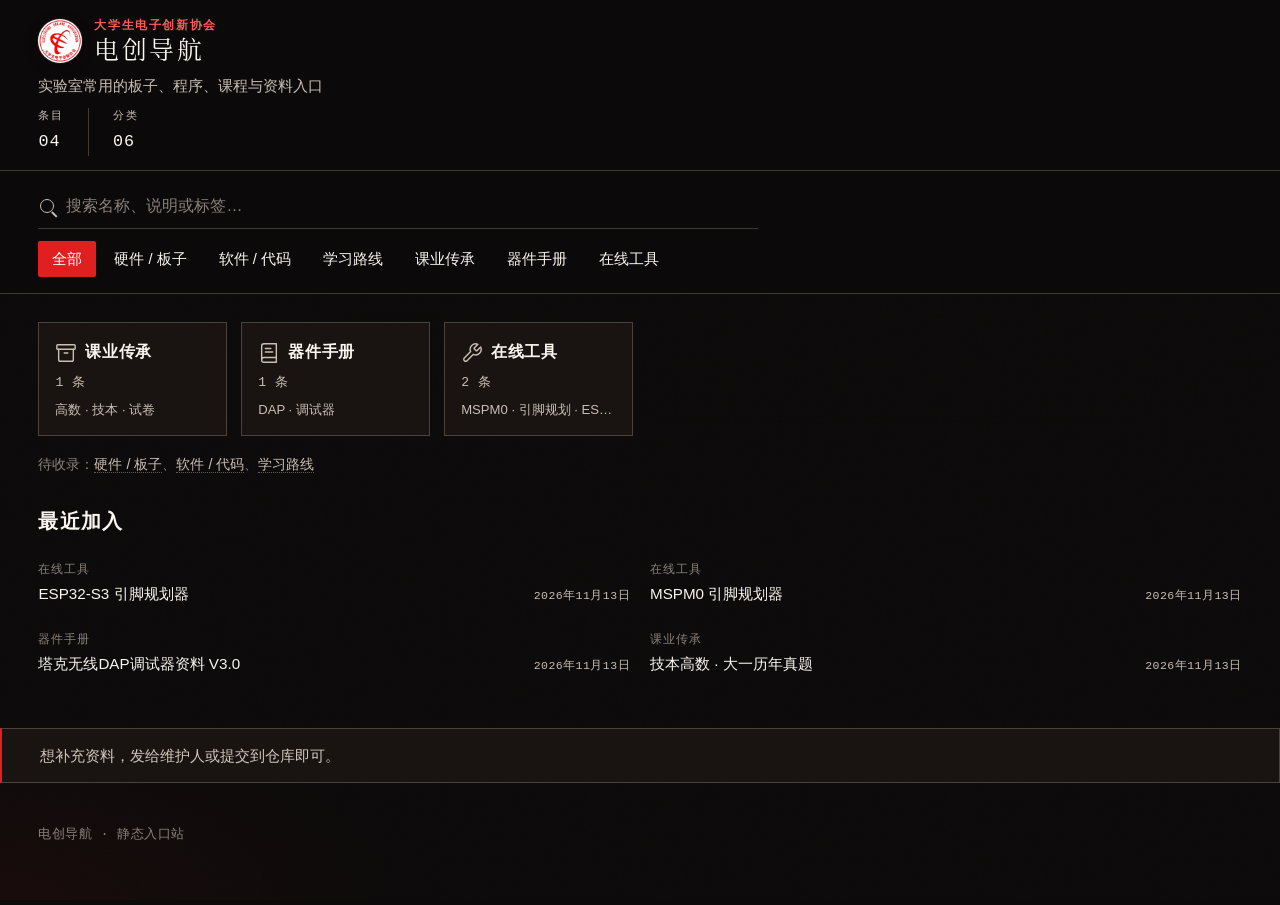
==== commit a2980e55: "Replace home category tiles with entry cards and a recent list" ====
--- a/index.html
+++ b/index.html
@@ -23,9 +23,34 @@
   <link rel="icon" href="assets/favicon.ico" sizes="32x32">
   <link rel="icon" type="image/png" href="assets/favicon.png" sizes="48x48">
   <link rel="apple-touch-icon" href="assets/apple-touch-icon.png">
-  <link rel="stylesheet" href="assets/style.css?v=23">
+  <link rel="stylesheet" href="assets/style.css?v=24">
 </head>
 <body>
+  <svg class="icon-sprite" xmlns="http://www.w3.org/2000/svg" xmlns:xlink="http://www.w3.org/1999/xlink" aria-hidden="true" focusable="false">
+    <!-- Lucide icons (MIT): cpu, code, book, archive, book-text, wrench -->
+    <symbol id="i-chip" viewBox="0 0 24 24" fill="none" stroke="currentColor" stroke-width="1.55" stroke-linecap="round" stroke-linejoin="round">
+      <rect width="16" height="16" x="4" y="4" rx="2"/>
+      <rect width="8" height="8" x="8" y="8" rx="1"/>
+      <path d="M9 2v2M15 2v2M9 20v2M15 20v2M2 9h2M2 15h2M20 9h2M20 15h2"/>
+    </symbol>
+    <symbol id="i-code" viewBox="0 0 24 24" fill="none" stroke="currentColor" stroke-width="1.55" stroke-linecap="round" stroke-linejoin="round">
+      <path d="m16 18 6-6-6-6M8 6l-6 6 6 6"/>
+    </symbol>
+    <symbol id="i-book" viewBox="0 0 24 24" fill="none" stroke="currentColor" stroke-width="1.55" stroke-linecap="round" stroke-linejoin="round">
+      <path d="M4 19.5v-15A2.5 2.5 0 0 1 6.5 2H20v20H6.5a2.5 2.5 0 0 1 0-5H20"/>
+    </symbol>
+    <symbol id="i-archive" viewBox="0 0 24 24" fill="none" stroke="currentColor" stroke-width="1.55" stroke-linecap="round" stroke-linejoin="round">
+      <rect width="20" height="5" x="2" y="3" rx="1"/>
+      <path d="M4 8v11a2 2 0 0 0 2 2h12a2 2 0 0 0 2-2V8M10 12h4"/>
+    </symbol>
+    <symbol id="i-manual" viewBox="0 0 24 24" fill="none" stroke="currentColor" stroke-width="1.55" stroke-linecap="round" stroke-linejoin="round">
+      <path d="M4 19.5v-15A2.5 2.5 0 0 1 6.5 2H20v20H6.5a2.5 2.5 0 0 1 0-5H20"/>
+      <path d="M8 7h6M8 11h8"/>
+    </symbol>
+    <symbol id="i-tool" viewBox="0 0 24 24" fill="none" stroke="currentColor" stroke-width="1.55" stroke-linecap="round" stroke-linejoin="round">
+      <path d="M14.7 6.3a1 1 0 0 0 0 1.4l1.6 1.6a1 1 0 0 0 1.4 0l3.77-3.77a6 6 0 0 1-7.94 7.94l-6.91 6.91a2.12 2.12 0 0 1-3-3l6.91-6.91a6 6 0 0 1 7.94-7.94l-3.76 3.76z"/>
+    </symbol>
+  </svg>
   <div class="bg" aria-hidden="true">
     <div class="bg-grid"></div>
     <div class="bg-sweep"></div>
@@ -76,7 +101,7 @@
     <p>电创导航 · 静态入口站</p>
   </footer>
 
-  <script src="data/links.js?v=23"></script>
-  <script src="assets/app.js?v=23"></script>
+  <script src="data/links.js?v=24"></script>
+  <script src="assets/app.js?v=24"></script>
 </body>
 </html>
--- a/assets/style.css
+++ b/assets/style.css
@@ -875,6 +875,187 @@
 .pending-list a:hover,
 .pending-list a:focus-visible { color: var(--red-text); border-bottom-color: var(--red-text); }
 
+.icon-sprite {
+  position: absolute;
+  width: 0;
+  height: 0;
+  overflow: hidden;
+}
+
+.cat-entry-grid {
+  display: grid;
+  grid-template-columns: repeat(auto-fill, minmax(180px, 1fr));
+  gap: 14px;
+  margin: 20px 0 0;
+}
+.cat-entry {
+  display: flex;
+  flex-direction: column;
+  justify-content: flex-start;
+  gap: 6px;
+  min-width: 0;
+  min-height: 44px;
+  padding: 16px 16px 14px;
+  background: var(--panel);
+  border: 1px solid var(--line);
+  color: inherit;
+  text-decoration: none;
+  animation: fade-up 0.65s var(--ease) both;
+  animation-delay: var(--d, 0ms);
+  transition: border-color 0.25s ease, color 0.25s ease;
+}
+.cat-entry:hover,
+.cat-entry:focus-visible {
+  border-color: var(--red-text);
+}
+.cat-entry-title {
+  display: flex;
+  align-items: center;
+  gap: 8px;
+  min-width: 0;
+}
+.cat-entry-icon {
+  width: 22px;
+  height: 22px;
+  flex: 0 0 auto;
+  color: var(--muted);
+  display: block;
+  transition: color 0.25s ease;
+}
+.cat-entry-glyph {
+  width: 22px;
+  height: 22px;
+  flex: 0 0 auto;
+  display: inline-flex;
+  align-items: center;
+  justify-content: center;
+  border: 1px solid currentColor;
+  color: var(--muted);
+  font-size: 0.72rem;
+  line-height: 1;
+  transition: color 0.25s ease;
+}
+.cat-entry:hover .cat-entry-icon,
+.cat-entry:focus-visible .cat-entry-icon,
+.cat-entry:hover .cat-entry-glyph,
+.cat-entry:focus-visible .cat-entry-glyph {
+  color: var(--red-text);
+}
+.cat-entry-name {
+  min-width: 0;
+  font-size: 1rem;
+  font-weight: 650;
+  letter-spacing: 0.04em;
+  overflow: hidden;
+  text-overflow: ellipsis;
+  white-space: nowrap;
+}
+.cat-entry-count {
+  color: var(--muted);
+  font-size: 0.82rem;
+  font-family: ui-monospace, "Cascadia Mono", "Consolas", monospace;
+  letter-spacing: 0.04em;
+}
+.cat-entry-hint {
+  color: var(--muted);
+  font-size: 0.82rem;
+  overflow: hidden;
+  text-overflow: ellipsis;
+  white-space: nowrap;
+  min-width: 0;
+}
+
+.pending-line {
+  margin: 16px 0 0;
+  color: var(--faint);
+  font-size: 0.9rem;
+  line-height: 1.7;
+}
+.pending-line a {
+  color: var(--muted);
+  text-decoration: none;
+  border-bottom: 1px dotted rgba(201, 190, 180, 0.45);
+}
+.pending-line a:hover,
+.pending-line a:focus-visible {
+  color: var(--red-text);
+  border-bottom-color: var(--red-text);
+}
+
+.recent-block {
+  margin: 28px 0 0;
+  animation: fade-up 0.7s var(--ease) both;
+  animation-delay: var(--d, 0ms);
+}
+.recent-block .group-head h2 {
+  margin: 0;
+  font-size: 1.25rem;
+  font-weight: 650;
+  letter-spacing: 0.06em;
+}
+.recent-list {
+  display: grid;
+  grid-template-columns: 1fr 1fr;
+  gap: 8px 20px;
+  margin: 14px 0 0;
+  padding: 0;
+  list-style: none;
+}
+.recent-item {
+  display: flex;
+  flex-direction: column;
+  gap: 2px;
+  min-width: 0;
+  min-height: 44px;
+  padding: 8px 0;
+  color: inherit;
+  text-decoration: none;
+}
+.recent-cat {
+  color: var(--faint);
+  font-size: 0.72rem;
+  letter-spacing: 0.08em;
+}
+.recent-main {
+  display: flex;
+  align-items: baseline;
+  justify-content: space-between;
+  gap: 12px;
+  min-width: 0;
+}
+.recent-title {
+  min-width: 0;
+  overflow: hidden;
+  text-overflow: ellipsis;
+  white-space: nowrap;
+  font-size: 0.95rem;
+}
+.recent-date {
+  flex: 0 0 auto;
+  color: var(--muted);
+  font-size: 0.72rem;
+  font-family: ui-monospace, "Cascadia Mono", "Consolas", monospace;
+  letter-spacing: 0.04em;
+}
+.recent-item:hover .recent-title,
+.recent-item:focus-visible .recent-title {
+  color: var(--red-text);
+}
+
+@media (max-width: 1024px) {
+  .cat-entry-grid {
+    grid-template-columns: repeat(3, minmax(0, 1fr));
+  }
+}
+@media (max-width: 720px) {
+  .cat-entry-grid {
+    grid-template-columns: repeat(2, minmax(0, 1fr));
+  }
+  .recent-list {
+    grid-template-columns: 1fr;
+  }
+}
+
 .search-hint {
   margin: 18px 0 0;
   color: var(--muted);
@@ -1087,10 +1268,13 @@
   .page-head,
   .detail,
   .cat-tile,
+  .cat-entry,
+  .recent-block,
   .notice {
     animation: none !important;
   }
   .cat-tile,
+  .cat-entry,
   .card,
   .chip-ink,
   .search-line::after,
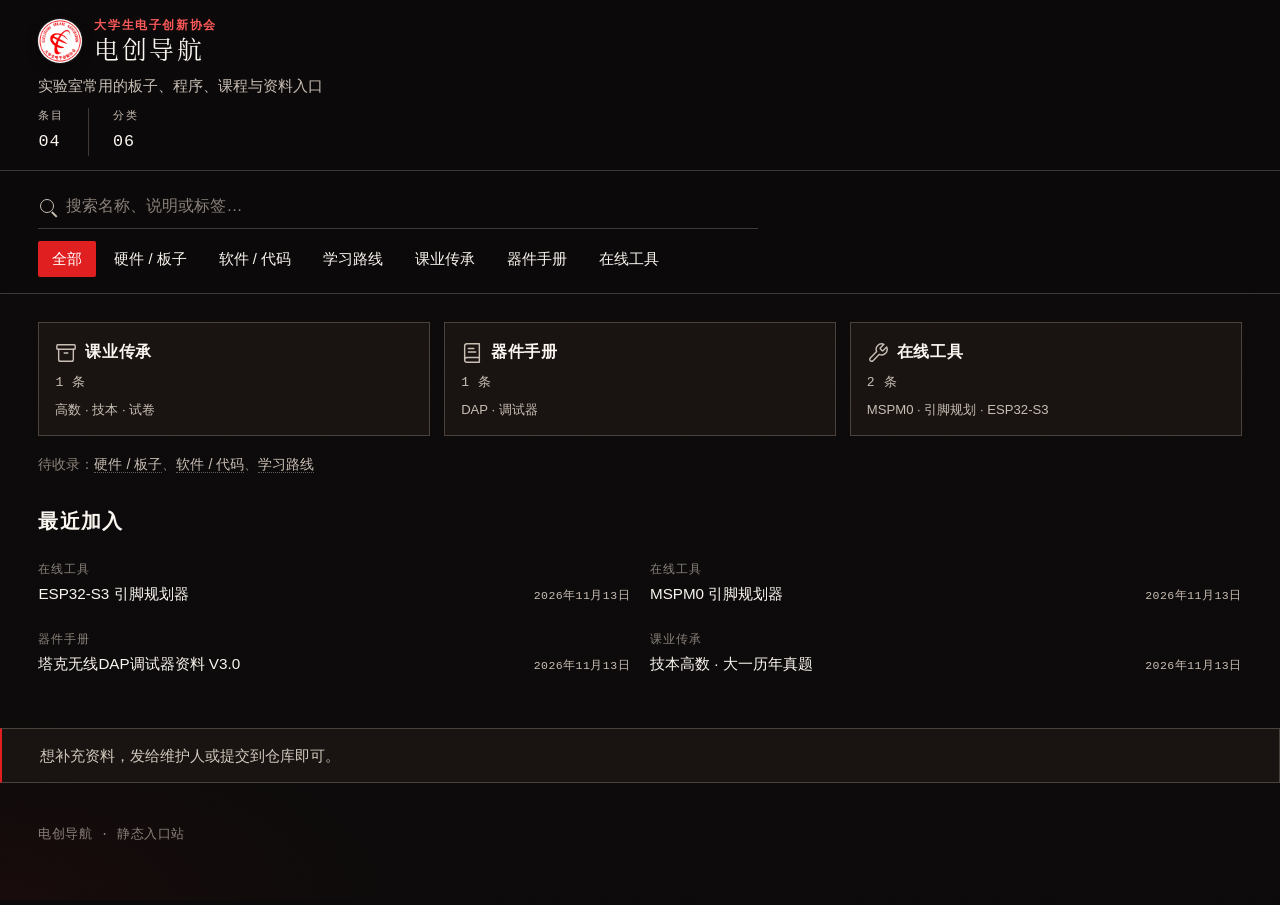
==== commit fba878f4: "Fit home entry cards with auto-fit and drop unused tile CSS" ====
--- a/index.html
+++ b/index.html
@@ -11,7 +11,7 @@
   <meta property="og:title" content="电创导航 · 大学生电子创新协会">
   <meta property="og:description" content="实验室常用的板子、程序、课程与资料入口。">
   <meta property="og:url" content="https://ww2186874-cyber.github.io/dianchuang-nav/">
-  <meta property="og:image" content="https://ww2186874-cyber.github.io/dianchuang-nav/assets/og-image.png?v=23">
+  <meta property="og:image" content="https://ww2186874-cyber.github.io/dianchuang-nav/assets/og-image.png?v=25">
   <meta property="og:image:width" content="1200">
   <meta property="og:image:height" content="630">
   <meta property="og:image:alt" content="电创导航 · 大学生电子创新协会">
@@ -19,11 +19,11 @@
   <meta name="twitter:card" content="summary_large_image">
   <meta name="twitter:title" content="电创导航 · 大学生电子创新协会">
   <meta name="twitter:description" content="实验室常用的板子、程序、课程与资料入口。">
-  <meta name="twitter:image" content="https://ww2186874-cyber.github.io/dianchuang-nav/assets/og-image.png?v=23">
+  <meta name="twitter:image" content="https://ww2186874-cyber.github.io/dianchuang-nav/assets/og-image.png?v=25">
   <link rel="icon" href="assets/favicon.ico" sizes="32x32">
   <link rel="icon" type="image/png" href="assets/favicon.png" sizes="48x48">
   <link rel="apple-touch-icon" href="assets/apple-touch-icon.png">
-  <link rel="stylesheet" href="assets/style.css?v=24">
+  <link rel="stylesheet" href="assets/style.css?v=25">
 </head>
 <body>
   <svg class="icon-sprite" xmlns="http://www.w3.org/2000/svg" xmlns:xlink="http://www.w3.org/1999/xlink" aria-hidden="true" focusable="false">
@@ -101,7 +101,7 @@
     <p>电创导航 · 静态入口站</p>
   </footer>
 
-  <script src="data/links.js?v=24"></script>
-  <script src="assets/app.js?v=24"></script>
+  <script src="data/links.js?v=25"></script>
+  <script src="assets/app.js?v=25"></script>
 </body>
 </html>
--- a/assets/style.css
+++ b/assets/style.css
@@ -746,135 +746,6 @@
 }
 
 
-.cat-grid {
-  display: grid;
-  grid-template-columns: repeat(auto-fit, minmax(max(280px, calc((100% - 28px) / 3 - 1px)), 1fr));
-  gap: 14px;
-  margin: 20px 0 0;
-}
-.cat-tile {
-  position: relative;
-  max-width: 460px;
-  display: grid;
-  grid-template-rows: auto minmax(calc(0.9rem * 1.65 * 2), auto) 1fr;
-  gap: 8px;
-  min-height: 0;
-  padding: 18px 18px 14px;
-  cursor: pointer;
-  background: var(--panel);
-  border: 1px solid var(--line);
-  color: inherit;
-  animation: fade-up 0.65s var(--ease) both;
-  animation-delay: var(--d, 0ms);
-  transition: border-color 0.25s ease, background 0.25s ease, transform 0.25s var(--ease);
-}
-.cat-tile:hover,
-.cat-tile:focus-within {
-  border-color: rgba(224, 32, 32, 0.55);
-  background: var(--surface);
-  transform: translateY(-3px);
-}
-.cat-tile-head {
-  display: flex;
-  align-items: baseline;
-  justify-content: space-between;
-  gap: 12px;
-}
-.cat-tile h2 {
-  margin: 0;
-  font-size: 1.15rem;
-  font-weight: 650;
-  letter-spacing: 0.06em;
-}
-.cat-tile h2 a {
-  color: inherit;
-  text-decoration: none;
-}
-.cat-tile h2 a:hover { color: var(--red-text); }
-.cat-tile-hit {
-  position: absolute;
-  inset: 0;
-  z-index: 0;
-}
-.cat-preview a,
-.cat-tile h2 a {
-  position: relative;
-  z-index: 1;
-}
-.cat-tile-desc {
-  margin: 0;
-  color: #d2c8be;
-  font-size: 0.9rem;
-  line-height: 1.65;
-}
-.cat-preview {
-  margin: 6px 0 0;
-  padding: 8px 0 0;
-  border-top: 1px solid var(--line);
-  list-style: none;
-  display: flex;
-  flex-direction: column;
-  gap: 6px;
-}
-.cat-preview li {
-  display: flex;
-  align-items: baseline;
-  justify-content: space-between;
-  gap: 10px;
-  min-width: 0;
-}
-.cat-preview a {
-  color: var(--ink);
-  text-decoration: none;
-  font-size: 0.92rem;
-  overflow: hidden;
-  text-overflow: ellipsis;
-  white-space: nowrap;
-  min-width: 0;
-}
-.cat-preview a:hover,
-.cat-preview a:focus-visible { color: var(--red-text); }
-.cat-preview-date {
-  flex: 0 0 auto;
-  color: var(--muted);
-  font-size: 0.72rem;
-  font-family: ui-monospace, "Cascadia Mono", "Consolas", monospace;
-  letter-spacing: 0.04em;
-}
-.cat-tile.is-pending {
-  cursor: default;
-  background: transparent;
-  border-style: dashed;
-  grid-template-rows: auto 1fr;
-}
-.cat-tile.is-pending:hover,
-.cat-tile.is-pending:focus-within {
-  transform: none;
-  background: transparent;
-  border-color: var(--line);
-}
-.cat-tile.is-pending h2 {
-  color: var(--faint);
-  font-weight: 500;
-}
-.pending-list {
-  margin: 6px 0 0;
-  padding: 8px 0 0;
-  border-top: 1px dashed var(--line);
-  list-style: none;
-  display: flex;
-  flex-direction: column;
-  gap: 8px;
-}
-.pending-list a {
-  color: var(--muted);
-  text-decoration: none;
-  border-bottom: 1px dotted rgba(201, 190, 180, 0.45);
-  font-size: 0.92rem;
-}
-.pending-list a:hover,
-.pending-list a:focus-visible { color: var(--red-text); border-bottom-color: var(--red-text); }
-
 .icon-sprite {
   position: absolute;
   width: 0;
@@ -884,7 +755,7 @@
 
 .cat-entry-grid {
   display: grid;
-  grid-template-columns: repeat(auto-fill, minmax(180px, 1fr));
+  grid-template-columns: repeat(auto-fit, minmax(180px, 1fr));
   gap: 14px;
   margin: 20px 0 0;
 }
@@ -1098,10 +969,6 @@
   padding: 0 0.08em;
 }
 
-.cat-preview-empty {
-  color: var(--muted);
-  font-size: 0.88rem;
-}
 
 @media (max-width: 720px) {
   .hero-inner { padding: 14px var(--page-pad) 12px; }
@@ -1267,13 +1134,11 @@
   .card,
   .page-head,
   .detail,
-  .cat-tile,
   .cat-entry,
   .recent-block,
   .notice {
     animation: none !important;
   }
-  .cat-tile,
   .cat-entry,
   .card,
   .chip-ink,
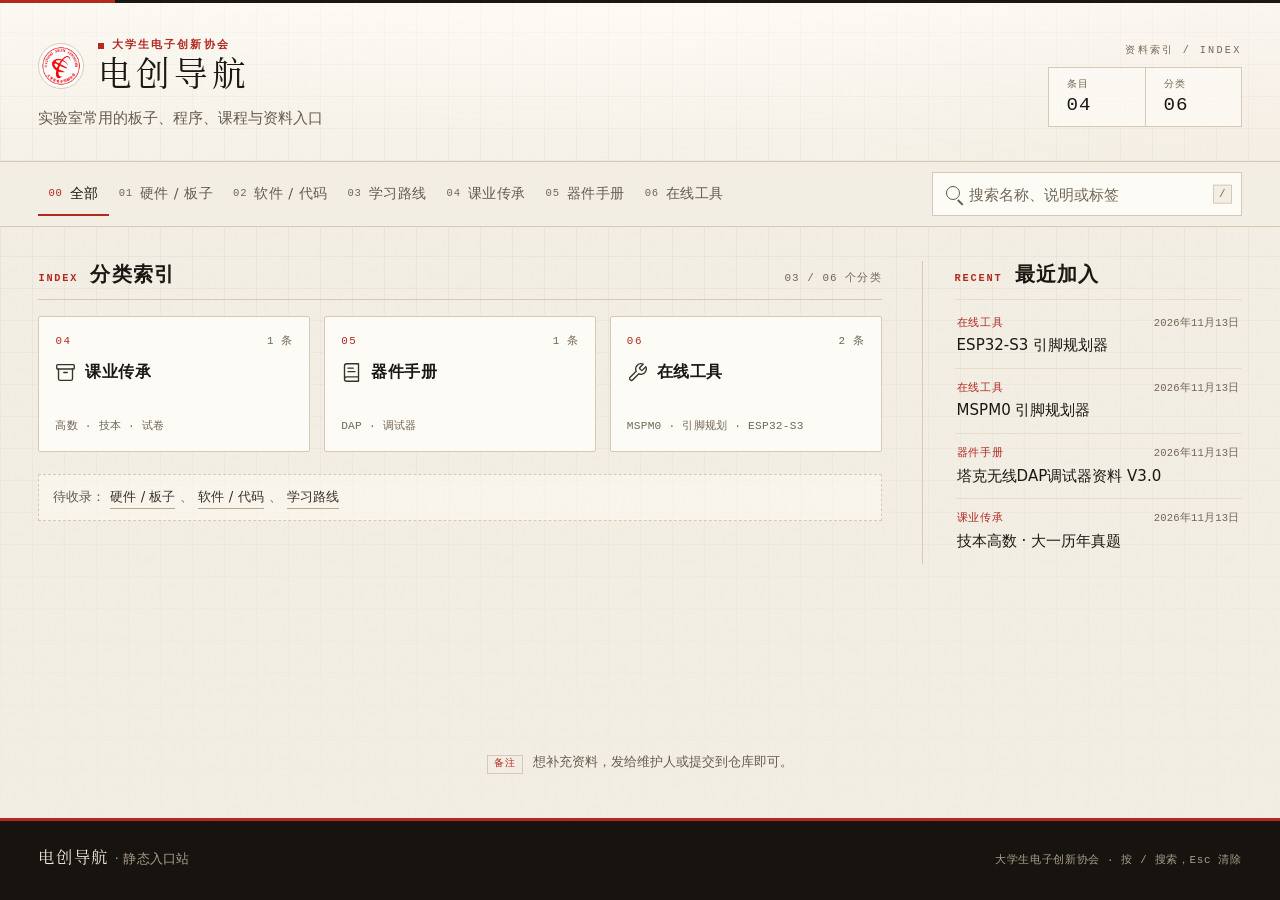
==== commit c7878b61: "重做暖白工程笔记风格并优化移动体验" ====
--- a/index.html
+++ b/index.html
@@ -5,13 +5,14 @@
   <meta name="viewport" content="width=device-width, initial-scale=1, viewport-fit=cover">
   <title>电创导航</title>
   <meta name="description" content="大学生电子创新协会的静态入口站：实验室常用的板子、程序、课程与资料入口。">
-  <meta name="theme-color" content="#0c0a0a">
+  <meta name="color-scheme" content="light">
+  <meta name="theme-color" content="#f4efe4">
   <meta property="og:type" content="website">
   <meta property="og:site_name" content="电创导航">
   <meta property="og:title" content="电创导航 · 大学生电子创新协会">
   <meta property="og:description" content="实验室常用的板子、程序、课程与资料入口。">
   <meta property="og:url" content="https://ww2186874-cyber.github.io/dianchuang-nav/">
-  <meta property="og:image" content="https://ww2186874-cyber.github.io/dianchuang-nav/assets/og-image.png?v=25">
+  <meta property="og:image" content="https://ww2186874-cyber.github.io/dianchuang-nav/assets/og-image.png?v=26">
   <meta property="og:image:width" content="1200">
   <meta property="og:image:height" content="630">
   <meta property="og:image:alt" content="电创导航 · 大学生电子创新协会">
@@ -19,13 +20,14 @@
   <meta name="twitter:card" content="summary_large_image">
   <meta name="twitter:title" content="电创导航 · 大学生电子创新协会">
   <meta name="twitter:description" content="实验室常用的板子、程序、课程与资料入口。">
-  <meta name="twitter:image" content="https://ww2186874-cyber.github.io/dianchuang-nav/assets/og-image.png?v=25">
+  <meta name="twitter:image" content="https://ww2186874-cyber.github.io/dianchuang-nav/assets/og-image.png?v=26">
   <link rel="icon" href="assets/favicon.ico" sizes="32x32">
   <link rel="icon" type="image/png" href="assets/favicon.png" sizes="48x48">
   <link rel="apple-touch-icon" href="assets/apple-touch-icon.png">
-  <link rel="stylesheet" href="assets/style.css?v=25">
+  <link rel="stylesheet" href="assets/style.css?v=26">
 </head>
 <body>
+  <a class="skip-link" href="#main">跳到主要内容</a>
   <svg class="icon-sprite" xmlns="http://www.w3.org/2000/svg" xmlns:xlink="http://www.w3.org/1999/xlink" aria-hidden="true" focusable="false">
     <!-- Lucide icons (MIT): cpu, code, book, archive, book-text, wrench -->
     <symbol id="i-chip" viewBox="0 0 24 24" fill="none" stroke="currentColor" stroke-width="1.55" stroke-linecap="round" stroke-linejoin="round">
@@ -51,38 +53,42 @@
       <path d="M14.7 6.3a1 1 0 0 0 0 1.4l1.6 1.6a1 1 0 0 0 1.4 0l3.77-3.77a6 6 0 0 1-7.94 7.94l-6.91 6.91a2.12 2.12 0 0 1-3-3l6.91-6.91a6 6 0 0 1 7.94-7.94l-3.76 3.76z"/>
     </symbol>
   </svg>
+
   <div class="bg" aria-hidden="true">
     <div class="bg-grid"></div>
-    <div class="bg-sweep"></div>
     <div class="bg-grain"></div>
   </div>
+
   <header class="hero">
     <div class="hero-inner">
       <div class="brand">
-        <img class="logo" src="assets/logo.png" width="44" height="44" alt="大学生电子创新协会标志">
+        <img class="logo" src="assets/logo.png" width="46" height="46" alt="大学生电子创新协会标志">
         <div class="hero-text">
           <p class="org" id="org">大学生电子创新协会</p>
           <h1 id="title">电创导航</h1>
         </div>
       </div>
       <p class="subtitle" id="subtitle">实验室常用的板子、程序、课程与资料入口</p>
-      <p class="stats" id="stats"></p>
+      <div class="hero-meta">
+        <p class="hero-kicker" aria-hidden="true">资料索引 / INDEX</p>
+        <p class="stats" id="stats"></p>
+      </div>
     </div>
   </header>
 
   <div class="toolbar">
     <div class="toolbar-inner">
-      <a class="mini-brand" href="#/">
-        <img src="assets/logo.png" width="32" height="32" alt="">
+      <a class="mini-brand" href="#/" aria-label="电创导航首页">
+        <img src="assets/logo.png" width="26" height="26" alt="">
         <span>电创导航</span>
       </a>
       <div class="search" role="search">
-        <label for="q">
-          <span class="visually-hidden">搜索</span>
+        <label class="search-box" for="q">
           <span class="search-icon" aria-hidden="true"></span>
-          <input id="q" type="search" placeholder="搜索名称、说明或标签…" title="按 / 快速搜索，Esc 清除" aria-keyshortcuts="/" autocomplete="off" enterkeyhint="search">
-          <span class="search-line"></span>
+          <span class="visually-hidden">搜索资料</span>
+          <input id="q" type="search" placeholder="搜索名称、说明或标签" title="按 / 快速搜索，Esc 清除" aria-keyshortcuts="/" autocomplete="off" enterkeyhint="search">
         </label>
+        <kbd class="search-kbd" aria-hidden="true">/</kbd>
         <button class="search-clear" id="q-clear" type="button" aria-label="清除搜索" title="清除（Esc）" hidden>✕</button>
       </div>
       <nav class="chips" id="chips" aria-label="分类筛选">
@@ -91,17 +97,22 @@
     </div>
   </div>
 
-  <main id="main"></main>
+  <main id="main" tabindex="-1" aria-label="资料与分类">
+    <noscript><p class="empty">本站条目由 JavaScript 渲染，请启用后再查看。</p></noscript>
+  </main>
 
-  <aside class="notice" id="notice">
+  <aside class="notice" id="notice" role="note">
     想补充资料，发给维护人或提交到仓库即可。
   </aside>
 
   <footer class="site-footer">
-    <p>电创导航 · 静态入口站</p>
+    <div class="footer-inner">
+      <p class="footer-brand">电创导航 <span>· 静态入口站</span></p>
+      <p class="footer-meta">大学生电子创新协会 · 按 / 搜索，Esc 清除</p>
+    </div>
   </footer>
 
-  <script src="data/links.js?v=25"></script>
-  <script src="assets/app.js?v=25"></script>
+  <script src="data/links.js?v=26"></script>
+  <script src="assets/app.js?v=26"></script>
 </body>
 </html>
--- a/assets/style.css
+++ b/assets/style.css
@@ -7,41 +7,63 @@
   unicode-range: U+7535, U+521B, U+5BFC, U+822A;
 }
 
-/* 电创导航 —— 协会红 × 深色排版，动效可被系统“减少动态效果”关闭 */
+/* ==========================================================================
+   电创导航 · 现代电子实验室工作台 / 工程笔记本
+   暖白纸张 + 墨黑文字 + 协会红点缀；浅工程网格、等宽小标签、清晰边界。
+   ========================================================================== */
+
 :root {
-  --red: #e02020;
-  --red-text: #ff5a5a;
-  --red-dim: rgba(224, 32, 32, 0.16);
-  --ink: #fbf6f0;
-  --muted: #c9beb4;
-  --faint: #8a817a;
-  --line: rgba(255, 228, 214, 0.22);
-  --bg: #0c0a0a;
-  --surface: #2a221f;
-  --surface-2: #342b27;
-  --panel: #191411;
-  --max: 1480px;
+  --paper: #f3eee3;
+  --paper-2: #fdfbf5;
+  --paper-3: #f8f3e8;
+  --ink: #1b1813;
+  --ink-2: #37312a;
+  --muted: #655b4e;
+  --faint: #726657;
+  --rule: #d6cab6;
+  --rule-soft: #e6ddcd;
+  --rule-strong: #b6a88f;
+  --red: #b02a22;
+  --red-deep: #8c1f19;
+  --red-wash: #f4e4df;
+  --dark: #171410;
+  --on-dark: #f1eadc;
+  --on-dark-muted: #a99d8b;
+  --mono: ui-monospace, "Cascadia Mono", "SFMono-Regular", "Consolas", "Liberation Mono", "Courier New", monospace;
+  --sans: "PingFang SC", "Hiragino Sans GB", "Microsoft YaHei", "Noto Sans SC", "Source Han Sans SC", system-ui, sans-serif;
+  --serif: "DC Title", "Source Han Serif SC", "Noto Serif SC", "Songti SC", "STSong", "SimSun", serif;
+  --max: 1280px;
   --page-pad: clamp(16px, 3vw, 40px);
-  --ease: cubic-bezier(.16, 1, .3, 1);
+  --ease: cubic-bezier(.2, .7, .2, 1);
 }
 
 * { box-sizing: border-box; }
-html {
-  scroll-behavior: smooth;
-  color-scheme: dark;
-}
+
+html { color-scheme: light; }
+
 body {
   margin: 0;
-  background: var(--bg);
+  display: flex;
+  flex-direction: column;
+  background: var(--paper);
   color: var(--ink);
-  font-family: "PingFang SC", "Hiragino Sans GB", "Microsoft YaHei", "Noto Sans SC", "Source Han Sans SC", sans-serif;
+  font-family: var(--sans);
   font-size: 16px;
   line-height: 1.65;
   min-height: 100vh;
   position: relative;
   padding-left: env(safe-area-inset-left);
   padding-right: env(safe-area-inset-right);
-}
+  -webkit-font-smoothing: antialiased;
+  text-rendering: optimizeLegibility;
+}
+
+::selection {
+  background: rgba(176, 42, 34, 0.18);
+  color: var(--ink);
+}
+
+a { color: inherit; }
 
 .visually-hidden {
   position: absolute;
@@ -55,65 +77,70 @@
   border: 0;
 }
 
-/* —— 背景 —— */
+.icon-sprite {
+  position: absolute;
+  width: 0;
+  height: 0;
+  overflow: hidden;
+}
+
+/* —— 快捷键跳过导航 —— */
+.skip-link {
+  position: fixed;
+  top: 10px;
+  left: 10px;
+  z-index: 100;
+  transform: translateY(-180%);
+  padding: 10px 16px;
+  background: var(--ink);
+  color: var(--on-dark);
+  font-size: 0.88rem;
+  text-decoration: none;
+  border-radius: 2px;
+  transition: transform 0.16s var(--ease);
+}
+.skip-link:focus { transform: none; }
+
+:focus-visible {
+  outline: 2px solid var(--red);
+  outline-offset: 3px;
+}
+
+main:focus,
+main:focus-visible { outline: none; }
+
+/* —— 纸张与浅网格背景 —— */
 .bg {
   position: fixed;
   inset: 0;
   z-index: 0;
   pointer-events: none;
   overflow: hidden;
+}
+.bg::before {
+  content: "";
+  position: absolute;
+  inset: 0;
   background:
-    radial-gradient(ellipse 70% 42% at 80% -12%, rgba(224, 32, 32, 0.14), transparent 58%),
-    radial-gradient(ellipse 60% 40% at 0% 100%, rgba(224, 32, 32, 0.06), transparent 52%),
-    var(--bg);
+    radial-gradient(ellipse 90% 55% at 50% -18%, rgba(255, 253, 248, 0.9), transparent 62%),
+    radial-gradient(ellipse 70% 45% at 100% 0%, rgba(176, 42, 34, 0.045), transparent 60%);
 }
 .bg-grid {
   position: absolute;
   inset: 0;
   background-image:
-    linear-gradient(to right, rgba(255, 90, 90, 0.04) 1px, transparent 1px),
-    linear-gradient(to bottom, rgba(255, 90, 90, 0.04) 1px, transparent 1px);
-  background-size: 52px 52px;
-  mask-image: radial-gradient(ellipse 90% 70% at 70% 0%, #000 15%, transparent 72%);
-  animation: grid-shift 28s linear infinite;
-}
-.bg-sweep {
-  position: absolute;
-  left: 0;
-  right: 0;
-  height: 120px;
-  background: linear-gradient(to bottom, transparent, rgba(224, 32, 32, 0.07), transparent);
-  animation: sweep 9s ease-in-out infinite;
+    linear-gradient(to right, rgba(27, 24, 19, 0.05) 1px, transparent 1px),
+    linear-gradient(to bottom, rgba(27, 24, 19, 0.05) 1px, transparent 1px);
+  background-size: 32px 32px;
+  -webkit-mask-image: linear-gradient(to bottom, #000 0%, rgba(0, 0, 0, 0.55) 45%, transparent 92%);
+  mask-image: linear-gradient(to bottom, #000 0%, rgba(0, 0, 0, 0.55) 45%, transparent 92%);
 }
 .bg-grain {
   position: absolute;
-  inset: -20%;
-  background-image: url("data:image/svg+xml,%3Csvg xmlns='http://www.w3.org/2000/svg' width='180' height='180'%3E%3Cfilter id='n'%3E%3CfeTurbulence type='fractalNoise' baseFrequency='.8' numOctaves='4' stitchTiles='stitch'/%3E%3C/filter%3E%3Crect width='100%25' height='100%25' filter='url(%23n)' opacity='.55'/%3E%3C/svg%3E");
-  opacity: 0.045;
-  animation: grain 0.55s steps(2) infinite;
-  mix-blend-mode: overlay;
-}
-
-@keyframes grid-shift {
-  to { background-position: 52px 52px; }
-}
-@keyframes sweep {
-  0% { transform: translateY(-120px); }
-  100% { transform: translateY(110vh); }
-}
-@keyframes grain {
-  0%, 100% { transform: translate(0, 0); }
-  25% { transform: translate(-1.2%, 0.8%); }
-  50% { transform: translate(0.8%, -1%); }
-  75% { transform: translate(-0.6%, 1.2%); }
-}
-@keyframes fade-up {
-  from { opacity: 0; transform: translateY(18px); }
-  to { opacity: 1; transform: none; }
-}
-@keyframes blink {
-  0%, 100% { opacity: 0.25; }
-  50% { opacity: 0.8; }
+  inset: 0;
+  background-image: url("data:image/svg+xml,%3Csvg xmlns='http://www.w3.org/2000/svg' width='180' height='180'%3E%3Cfilter id='n'%3E%3CfeTurbulence type='fractalNoise' baseFrequency='.85' numOctaves='3' stitchTiles='stitch'/%3E%3C/filter%3E%3Crect width='100%25' height='100%25' filter='url(%23n)' opacity='.4'/%3E%3C/svg%3E");
+  opacity: 0.035;
+  mix-blend-mode: multiply;
 }
 
 .hero,
@@ -125,156 +152,223 @@
   z-index: 1;
 }
 
-/* —— 页头 —— */
+body.is-subpage .hero { display: none; }
+
+/* —— 页头：工作台铭牌 —— */
 .hero {
-  border-bottom: 1px solid var(--line);
-  background: color-mix(in srgb, var(--bg) 88%, #000);
+  border-bottom: 1px solid var(--rule);
+  background: linear-gradient(180deg, rgba(255, 253, 248, 0.72), rgba(255, 253, 248, 0.22));
+  position: relative;
+}
+.hero::before {
+  content: "";
+  position: absolute;
+  top: 0;
+  left: 0;
+  right: 0;
+  height: 3px;
+  background: var(--ink);
+}
+.hero::after {
+  content: "";
+  position: absolute;
+  top: 0;
+  left: 0;
+  width: clamp(64px, 9vw, 120px);
+  height: 3px;
+  background: var(--red);
 }
 .hero-inner {
   max-width: var(--max);
   margin: 0 auto;
-  padding: 16px var(--page-pad) 14px;
-  display: flex;
-  flex-direction: column;
-  align-items: flex-start;
-  gap: 6px;
+  padding: clamp(22px, 3.4vw, 38px) var(--page-pad) clamp(18px, 2.8vw, 30px);
+  display: grid;
+  grid-template-columns: minmax(0, 1fr) auto;
+  grid-template-areas:
+    "brand meta"
+    "sub meta";
+  align-items: start;
+  gap: 10px 40px;
 }
 .brand {
-  display: flex;
-  align-items: center;
-  gap: 12px;
+  grid-area: brand;
+  display: flex;
+  align-items: center;
+  gap: 14px;
   min-width: 0;
+}
+.logo {
+  display: block;
+  flex: 0 0 auto;
+  width: 46px;
+  height: 46px;
+  padding: 2px;
+  border-radius: 50%;
+  background: #fff;
+  border: 1px solid var(--rule);
 }
 .hero-text { min-width: 0; }
 .org {
-  margin: 0 0 1px;
-  color: var(--red-text);
-  font-size: 0.72rem;
+  display: flex;
+  align-items: center;
+  gap: 8px;
+  margin: 0 0 2px;
+  color: var(--red);
+  font-family: var(--mono);
+  font-size: 0.7rem;
   font-weight: 600;
-  letter-spacing: 0.14em;
-  animation: fade-up 0.8s var(--ease) 0.08s both;
+  letter-spacing: 0.18em;
+  line-height: 1.4;
+}
+.org::before {
+  content: "";
+  flex: 0 0 auto;
+  width: 6px;
+  height: 6px;
+  background: var(--red);
 }
 h1 {
   margin: 0;
-  font-family: "DC Title", "Source Han Serif SC", "Noto Serif SC", "Songti SC", "STSong", "SimSun", serif;
-  font-size: 1.55rem;
+  font-family: var(--serif);
+  font-size: clamp(1.6rem, 2.9vw, 2.1rem);
   font-weight: 400;
   font-synthesis: none;
-  letter-spacing: 0.1em;
-  line-height: 1.2;
-  animation: fade-up 0.95s var(--ease) 0.14s both;
+  letter-spacing: 0.12em;
+  line-height: 1.15;
 }
 .subtitle {
+  grid-area: sub;
   margin: 2px 0 0;
+  max-width: 48em;
   color: var(--muted);
-  font-size: 0.92rem;
-  max-width: 36em;
-  animation: fade-up 0.8s var(--ease) 0.24s both;
+  font-size: 0.94rem;
+}
+.hero-meta {
+  grid-area: meta;
+  align-self: center;
+  display: flex;
+  flex-direction: column;
+  align-items: flex-end;
+  gap: 8px;
+}
+.hero-kicker {
+  margin: 0;
+  color: var(--faint);
+  font-family: var(--mono);
+  font-size: 0.64rem;
+  letter-spacing: 0.22em;
 }
 .stats {
-  margin: 4px 0 0;
-  display: flex;
-  gap: 24px;
-  animation: fade-up 0.8s var(--ease) 0.32s both;
-}
-.stat + .stat {
-  padding-left: 24px;
-  border-left: 1px solid var(--line);
+  display: flex;
+  margin: 0;
+  border: 1px solid var(--rule);
+  background: rgba(253, 251, 245, 0.72);
 }
 .stat {
   display: flex;
   flex-direction: column;
-  gap: 2px;
-}
+  gap: 1px;
+  min-width: 96px;
+  padding: 9px 18px;
+}
+.stat + .stat { border-left: 1px solid var(--rule); }
 .stat i {
   font-style: normal;
-  font-family: ui-monospace, "Cascadia Mono", "Consolas", monospace;
-  font-size: 0.68rem;
-  letter-spacing: 0.16em;
-  color: var(--muted);
+  font-family: var(--mono);
+  font-size: 0.62rem;
+  letter-spacing: 0.18em;
+  color: var(--faint);
 }
 .stat b {
   font-weight: 500;
-  font-family: ui-monospace, "Cascadia Mono", "Consolas", monospace;
-  font-size: 1.05rem;
-  letter-spacing: 0.06em;
+  font-family: var(--mono);
+  font-size: 1.2rem;
+  line-height: 1.2;
+  letter-spacing: 0.04em;
   font-variant-numeric: tabular-nums;
-}
-
-.logo {
-  width: 44px;
-  height: 44px;
-  display: block;
-  border-radius: 50%;
-  background: #fff;
-  box-shadow: 0 0 0 1px rgba(255, 255, 255, 0.08), 0 4px 12px rgba(0, 0, 0, 0.35);
-  flex: 0 0 auto;
-}
-
-/* —— 工具条 —— */
+  color: var(--ink);
+}
+
+/* —— 工具条：搜索 + 分类索引标签 —— */
 .toolbar {
   position: sticky;
   top: 0;
-  z-index: 10;
-  background: color-mix(in srgb, var(--bg) 90%, #000);
-  backdrop-filter: blur(16px) saturate(1.2);
-  border-bottom: 1px solid var(--line);
-  transition: box-shadow 0.35s ease, background 0.35s ease;
+  z-index: 20;
+  background: var(--paper);
+  border-bottom: 1px solid var(--rule);
+  transition: background 0.2s ease, box-shadow 0.2s ease;
 }
 body.is-compact .toolbar {
-  box-shadow: 0 12px 30px rgba(0, 0, 0, 0.28);
-  background: color-mix(in srgb, var(--bg) 94%, #000);
+  background: var(--paper-3);
+  box-shadow: 0 12px 26px -24px rgba(27, 24, 19, 0.55);
+}
+body.is-subpage .toolbar {
+  border-top: 3px solid var(--ink);
+}
+body.is-subpage .toolbar::after {
+  content: "";
+  position: absolute;
+  top: -3px;
+  left: 0;
+  width: clamp(64px, 9vw, 120px);
+  height: 3px;
+  background: var(--red);
 }
 .toolbar-inner {
   max-width: var(--max);
   margin: 0 auto;
-  padding: 14px var(--page-pad) 16px;
-  display: flex;
-  flex-direction: column;
-  gap: 12px;
+  padding: 10px var(--page-pad);
+  display: flex;
+  align-items: center;
+  gap: 8px 24px;
 }
 .mini-brand {
   display: none;
   align-items: center;
-  gap: 10px;
-  color: inherit;
+  gap: 8px;
+  flex: 0 0 auto;
+  order: 0;
+  padding: 6px 12px 6px 0;
+  color: var(--ink);
   text-decoration: none;
-  font-family: "DC Title", "Source Han Serif SC", "Noto Serif SC", "Songti SC", "STSong", "SimSun", serif;
-  letter-spacing: 0.12em;
-  font-size: 1.05rem;
-  opacity: 0;
-  transform: translateY(-6px);
-  transition: opacity 0.35s var(--ease), transform 0.35s var(--ease);
+  font-family: var(--serif);
+  font-size: 0.98rem;
+  letter-spacing: 0.1em;
 }
 .mini-brand img {
-  width: 28px;
-  height: 28px;
+  width: 26px;
+  height: 26px;
+  padding: 1px;
   border-radius: 50%;
   background: #fff;
-}
-body.is-compact .mini-brand {
-  display: inline-flex;
-  opacity: 1;
-  transform: none;
-}
-body.is-compact .toolbar-inner {
-  display: grid;
-  grid-template-columns: auto 1fr;
-  gap: 10px 16px;
-}
-body.is-compact .search { grid-column: 2; }
-body.is-compact .chips { grid-column: 1 / -1; }
+  border: 1px solid var(--rule);
+}
+body.is-compact .mini-brand,
+body.is-subpage .mini-brand { display: inline-flex; }
 
 .search {
   position: relative;
-  display: block;
-  width: 100%;
-  max-width: 720px;
-}
-.search label { display: block; }
+  flex: 0 1 310px;
+  min-width: 0;
+  margin-left: auto;
+  order: 2;
+}
+.search-box {
+  display: flex;
+  align-items: center;
+  height: 44px;
+  padding: 0 44px 0 36px;
+  border: 1px solid var(--rule);
+  background: var(--paper-2);
+  transition: border-color 0.15s ease, box-shadow 0.15s ease;
+}
+.search-box:focus-within {
+  border-color: var(--red);
+  box-shadow: 0 0 0 3px rgba(176, 42, 34, 0.12);
+}
 .search-icon {
   position: absolute;
-  left: 2px;
+  left: 14px;
   top: 50%;
   width: 14px;
   height: 14px;
@@ -286,866 +380,1102 @@
 .search-icon::after {
   content: "";
   position: absolute;
+  right: -6px;
+  bottom: -1px;
   width: 7px;
   height: 1.5px;
   background: var(--muted);
-  right: -6px;
-  bottom: -1px;
   transform: rotate(45deg);
   transform-origin: left center;
 }
 .search input {
   width: 100%;
-  padding: 8px 48px 10px 28px;
+  height: 100%;
+  padding: 0;
   border: 0;
   border-radius: 0;
   background: transparent;
   color: var(--ink);
   font: inherit;
+  font-size: 0.92rem;
   outline: none;
   appearance: none;
   -webkit-appearance: none;
 }
 .search input::placeholder { color: var(--faint); }
-/* 用自带的 ✕ 按钮代替浏览器原生清除按钮，各浏览器一致 */
-.search input::-webkit-search-cancel-button { -webkit-appearance: none; appearance: none; }
+.search input::-webkit-search-cancel-button,
+.search input::-webkit-search-decoration {
+  -webkit-appearance: none;
+  appearance: none;
+}
+/* iOS Safari 对小于 16px 的输入框聚焦会放大页面；触摸/窄屏下保持 16px */
+@media (max-width: 720px), (pointer: coarse) {
+  .search input { font-size: 16px; }
+}
+.search-kbd {
+  position: absolute;
+  right: 10px;
+  top: 50%;
+  transform: translateY(-50%);
+  padding: 1px 5px;
+  border: 1px solid var(--rule);
+  background: var(--paper);
+  color: var(--faint);
+  font-family: var(--mono);
+  font-size: 0.68rem;
+  line-height: 1.35;
+  pointer-events: none;
+  transition: opacity 0.15s ease;
+}
+.search:focus-within .search-kbd,
+.search.has-query .search-kbd { opacity: 0; }
 .search-clear {
   position: absolute;
+  top: 0;
   right: 0;
+  width: 44px;
+  height: 44px;
+  display: inline-flex;
+  align-items: center;
+  justify-content: center;
+  border: 0;
+  border-left: 1px solid transparent;
+  border-radius: 0;
+  background: transparent;
+  color: var(--muted);
+  font: inherit;
+  font-size: 0.85rem;
+  cursor: pointer;
+}
+.search-clear:hover {
+  color: var(--red);
+  background: var(--red-wash);
+  border-left-color: var(--rule);
+}
+.search-clear[hidden] { display: none; }
+
+.chips {
+  position: relative;
+  order: 1;
+  flex: 1 1 auto;
+  min-width: 0;
+  display: flex;
+  flex-wrap: nowrap;
+  align-items: stretch;
+  overflow-x: auto;
+  scrollbar-width: none;
+  -ms-overflow-style: none;
+}
+.chips::-webkit-scrollbar { display: none; }
+.chips.has-more-right {
+  -webkit-mask-image: linear-gradient(to right, #000 calc(100% - 48px), transparent);
+  mask-image: linear-gradient(to right, #000 calc(100% - 48px), transparent);
+}
+.chips.has-more-left {
+  -webkit-mask-image: linear-gradient(to left, #000 calc(100% - 48px), transparent);
+  mask-image: linear-gradient(to left, #000 calc(100% - 48px), transparent);
+}
+.chips.has-more-left.has-more-right {
+  -webkit-mask-image: linear-gradient(to right, transparent, #000 48px, #000 calc(100% - 48px), transparent);
+  mask-image: linear-gradient(to right, transparent, #000 48px, #000 calc(100% - 48px), transparent);
+}
+.chip-ink {
+  position: absolute;
+  left: 0;
   top: 0;
-  bottom: 1px;
-  width: 44px;
+  width: 0;
+  height: 2px;
+  z-index: 2;
+  background: var(--red);
+  pointer-events: none;
+  transition: transform 0.28s var(--ease), width 0.28s var(--ease);
+}
+.chip {
+  position: relative;
+  z-index: 1;
+  display: inline-flex;
+  align-items: center;
+  gap: 7px;
+  flex: 0 0 auto;
+  min-height: 44px;
+  padding: 0 10px;
+  border: 0;
+  border-radius: 0;
+  background: transparent;
+  color: var(--muted);
+  font: inherit;
+  font-size: 0.9rem;
+  letter-spacing: 0.03em;
+  text-decoration: none;
+  white-space: nowrap;
+  cursor: pointer;
+  touch-action: manipulation;
+  transition: color 0.15s ease;
+  -webkit-user-select: none;
+  user-select: none;
+  -webkit-user-drag: none;
+}
+.chip:hover { color: var(--ink); }
+.chip.is-active { color: var(--ink); }
+.chip:focus-visible { outline-offset: -2px; }
+.chip-num {
+  color: var(--faint);
+  font-family: var(--mono);
+  font-size: 0.66rem;
+  letter-spacing: 0.08em;
+  font-variant-numeric: tabular-nums;
+}
+.chip.is-active .chip-num { color: var(--red); }
+
+/* —— 主体 —— */
+main {
+  flex: 1 0 auto;
+  max-width: var(--max);
+  margin: 0 auto;
+  padding: clamp(22px, 3vw, 34px) var(--page-pad) 12px;
+  min-height: 34vh;
+  width: 100%;
+}
+.home-layout {
+  display: grid;
+  grid-template-columns: minmax(0, 1fr);
+  gap: 30px;
+  align-items: start;
+}
+.home-layout.has-side {
+  grid-template-columns: minmax(0, 1fr) 320px;
+  gap: 0 40px;
+}
+.home-main {
+  display: flex;
+  flex-direction: column;
+  gap: 22px;
+  min-width: 0;
+}
+.home-main .pending-line { margin-top: 0; }
+.home-layout .recent-block { margin-top: 0; }
+.home-layout.has-side .recent-block {
+  padding-left: 32px;
+  border-left: 1px solid var(--rule);
+}
+
+/* 区块标题 */
+.sec-head {
+  display: flex;
+  align-items: baseline;
+  gap: 12px;
+  margin: 0 0 16px;
+  padding-bottom: 10px;
+  border-bottom: 1px solid var(--rule);
+}
+.sec-kicker {
+  order: -1;
+  color: var(--red);
+  font-family: var(--mono);
+  font-size: 0.64rem;
+  font-weight: 600;
+  letter-spacing: 0.18em;
+}
+.sec-head h2 {
+  margin: 0;
+  font-size: 1.28rem;
+  font-weight: 650;
+  letter-spacing: 0.06em;
+  line-height: 1.35;
+}
+.sec-meta {
+  margin-left: auto;
+  color: var(--faint);
+  font-family: var(--mono);
+  font-size: 0.68rem;
+  letter-spacing: 0.1em;
+  white-space: nowrap;
+}
+
+/* —— 首页：分类索引卡 —— */
+.cat-entry-grid {
+  display: grid;
+  grid-template-columns: repeat(auto-fill, minmax(210px, 1fr));
+  gap: 14px;
+}
+.cat-entry {
+  position: relative;
+  display: flex;
+  flex-direction: column;
+  gap: 10px;
+  min-width: 0;
+  min-height: 136px;
+  padding: 16px 16px 15px;
+  background: var(--paper-2);
+  border: 1px solid var(--rule);
+  border-radius: 2px;
+  color: inherit;
+  text-decoration: none;
+  transition: border-color 0.16s ease, background 0.16s ease, box-shadow 0.16s ease;
+}
+.cat-entry::after {
+  content: "";
+  position: absolute;
+  left: -1px;
+  top: -1px;
+  bottom: -1px;
+  width: 2px;
+  background: var(--red);
+  transform: scaleY(0);
+  transform-origin: top;
+  transition: transform 0.2s var(--ease);
+}
+.cat-entry:hover,
+.cat-entry:focus-visible {
+  border-color: var(--rule-strong);
+  background: #fffefb;
+  box-shadow: 0 14px 26px -26px rgba(27, 24, 19, 0.75);
+}
+.cat-entry:hover::after,
+.cat-entry:focus-visible::after { transform: scaleY(1); }
+.cat-entry-top {
+  display: flex;
+  align-items: center;
+  justify-content: space-between;
+  gap: 10px;
+}
+.cat-entry-num {
+  color: var(--red);
+  font-family: var(--mono);
+  font-size: 0.68rem;
+  letter-spacing: 0.14em;
+  font-variant-numeric: tabular-nums;
+}
+.cat-entry-count {
+  color: var(--faint);
+  font-family: var(--mono);
+  font-size: 0.68rem;
+  letter-spacing: 0.06em;
+  font-variant-numeric: tabular-nums;
+}
+.cat-entry-title {
+  display: flex;
+  align-items: center;
+  gap: 9px;
+  min-width: 0;
+}
+.cat-entry-icon,
+.cat-entry-glyph {
+  display: block;
+  flex: 0 0 auto;
+  width: 21px;
+  height: 21px;
+  color: var(--ink-2);
+  transition: color 0.16s ease;
+}
+.cat-entry-glyph {
+  display: inline-flex;
+  align-items: center;
+  justify-content: center;
+  border: 1px solid currentColor;
+  font-size: 0.68rem;
+  line-height: 1;
+}
+.cat-entry:hover .cat-entry-icon,
+.cat-entry:focus-visible .cat-entry-icon,
+.cat-entry:hover .cat-entry-glyph,
+.cat-entry:focus-visible .cat-entry-glyph { color: var(--red); }
+.cat-entry-name {
+  min-width: 0;
+  overflow: hidden;
+  text-overflow: ellipsis;
+  white-space: nowrap;
+  font-size: 1.02rem;
+  font-weight: 650;
+  letter-spacing: 0.03em;
+  line-height: 1.4;
+}
+.cat-entry-hint {
+  margin-top: auto;
+  overflow: hidden;
+  text-overflow: ellipsis;
+  white-space: nowrap;
+  color: var(--faint);
+  font-family: var(--mono);
+  font-size: 0.7rem;
+  letter-spacing: 0.02em;
+}
+
+.pending-line {
+  display: flex;
+  flex-wrap: wrap;
+  align-items: baseline;
+  gap: 2px 5px;
+  margin: 22px 0 0;
+  padding: 11px 14px;
+  border: 1px dashed var(--rule);
+  background: rgba(253, 251, 245, 0.5);
+  color: var(--muted);
+  font-size: 0.84rem;
+}
+.pending-line a {
+  color: var(--ink-2);
+  text-decoration: none;
+  border-bottom: 1px solid var(--rule-strong);
+}
+.pending-line a:hover,
+.pending-line a:focus-visible {
+  color: var(--red);
+  border-bottom-color: var(--red);
+}
+
+/* —— 首页：最近加入 —— */
+.recent-block { margin-top: 34px; }
+.recent-block .sec-head { margin-bottom: 4px; }
+.recent-list {
+  margin: 0;
+  padding: 0;
+  list-style: none;
+}
+.recent-list li + li { border-top: 1px solid var(--rule-soft); }
+.recent-item {
+  display: flex;
+  flex-direction: column;
+  gap: 3px;
+  min-width: 0;
+  min-height: 44px;
+  padding: 11px 2px;
+  color: inherit;
+  text-decoration: none;
+}
+.recent-meta {
+  display: flex;
+  align-items: baseline;
+  justify-content: space-between;
+  gap: 12px;
+  min-width: 0;
+}
+.recent-cat {
+  color: var(--red);
+  font-family: var(--mono);
+  font-size: 0.66rem;
+  letter-spacing: 0.08em;
+}
+.recent-title {
+  display: block;
+  font-size: 0.94rem;
+  line-height: 1.45;
+  overflow-wrap: anywhere;
+}
+.recent-date {
+  flex: 0 0 auto;
+  color: var(--faint);
+  font-family: var(--mono);
+  font-size: 0.66rem;
+  letter-spacing: 0.02em;
+  font-variant-numeric: tabular-nums;
+}
+.recent-item:hover .recent-title,
+.recent-item:focus-visible .recent-title { color: var(--red-deep); }
+
+/* —— 分类页 / 搜索结果 —— */
+.group { margin: 0 0 34px; }
+.group:last-child { margin-bottom: 10px; }
+.group-page { margin-top: 0; }
+.back {
+  display: inline-flex;
+  align-items: center;
+  gap: 8px;
+  min-height: 44px;
+  color: var(--muted);
+  font-family: var(--mono);
+  font-size: 0.78rem;
+  letter-spacing: 0.06em;
+  text-decoration: none;
+}
+.back::before {
+  content: "←";
+  font-family: var(--sans);
+  font-size: 0.95rem;
+}
+.back:hover { color: var(--red); }
+.group-kicker {
+  margin: 4px 0 0;
+  color: var(--red);
+  font-family: var(--mono);
+  font-size: 0.64rem;
+  letter-spacing: 0.2em;
+}
+.group-head {
+  display: flex;
+  align-items: baseline;
+  gap: 12px;
+  margin-top: 6px;
+}
+.group h2 {
+  display: flex;
+  align-items: baseline;
+  gap: 10px;
+  margin: 0;
+  font-size: 1.28rem;
+  font-weight: 650;
+  letter-spacing: 0.05em;
+  line-height: 1.4;
+}
+.group-page h2 {
+  font-size: clamp(1.5rem, 2.5vw, 1.9rem);
+  margin-top: 2px;
+}
+.count {
+  display: inline-flex;
+  align-items: center;
+  justify-content: center;
+  min-width: 2em;
+  padding: 0 6px;
+  border: 1px solid var(--rule);
+  background: var(--paper);
+  color: var(--ink-2);
+  font-family: var(--mono);
+  font-size: 0.72rem;
+  font-weight: 500;
+  line-height: 1.7;
+  font-variant-numeric: tabular-nums;
+}
+.count.is-zero {
+  border-color: var(--rule-soft);
+  background: transparent;
+  color: var(--faint);
+}
+.cat-link { text-decoration: none; }
+.cat-link:hover { color: var(--red-deep); }
+.group-desc {
+  margin: 6px 0 0;
+  max-width: 60em;
+  color: var(--muted);
+  font-size: 0.92rem;
+}
+.group-page .group-desc { margin-bottom: 4px; }
+
+.grid {
+  display: grid;
+  grid-template-columns: repeat(auto-fill, minmax(268px, 1fr));
+  gap: 14px;
+  margin-top: 18px;
+}
+
+/* —— 条目卡片 —— */
+.card {
+  position: relative;
+  display: flex;
+  flex-direction: column;
+  gap: 8px;
+  min-width: 0;
+  padding: 16px 18px 14px;
+  background: var(--paper-2);
+  border: 1px solid var(--rule);
+  border-radius: 2px;
+  color: inherit;
+  text-decoration: none;
+  transition: border-color 0.16s ease, background 0.16s ease, box-shadow 0.16s ease;
+}
+.card::before {
+  content: "";
+  position: absolute;
+  left: -1px;
+  top: -1px;
+  bottom: -1px;
+  width: 2px;
+  background: var(--red);
+  transform: scaleY(0);
+  transform-origin: top;
+  transition: transform 0.2s var(--ease);
+}
+.card:hover,
+.card:focus-visible {
+  border-color: var(--rule-strong);
+  background: #fffefb;
+  box-shadow: 0 14px 26px -26px rgba(27, 24, 19, 0.75);
+}
+.card:hover::before,
+.card:focus-visible::before { transform: scaleY(1); }
+.card-ref {
+  color: var(--faint);
+  font-family: var(--mono);
+  font-size: 0.62rem;
+  letter-spacing: 0.16em;
+}
+.card h3 {
+  margin: 0;
+  color: var(--ink);
+  font-size: 1.04rem;
+  font-weight: 650;
+  line-height: 1.45;
+  letter-spacing: 0.02em;
+}
+a.card:hover h3,
+a.card:focus-visible h3 { color: var(--red-deep); }
+.summary {
+  flex: 1;
+  margin: 0;
+  color: var(--muted);
+  font-size: 0.9rem;
+  line-height: 1.58;
+}
+.tags {
+  display: flex;
+  flex-wrap: wrap;
+  gap: 2px 10px;
+  margin: 2px 0 0;
+  padding: 0;
+  list-style: none;
+  color: var(--faint);
+  font-family: var(--mono);
+  font-size: 0.68rem;
+  letter-spacing: 0.02em;
+}
+.tags li::before { content: "["; color: var(--rule-strong); }
+.tags li::after { content: "]"; color: var(--rule-strong); }
+.links {
+  display: flex;
+  flex-wrap: wrap;
+  align-items: center;
+  gap: 8px;
+  margin-top: 6px;
+  padding-top: 8px;
+  border-top: 1px solid var(--rule-soft);
+}
+.pack-count,
+.updated {
+  color: var(--faint);
+  font-family: var(--mono);
+  font-size: 0.66rem;
+  letter-spacing: 0.02em;
+}
+.updated { margin-left: auto; }
+
+.empty {
+  margin: 16px 0 0;
+  padding: 18px 16px;
+  border: 1px dashed var(--rule-strong);
+  background: rgba(253, 251, 245, 0.45);
+  color: var(--muted);
+  font-size: 0.9rem;
+}
+
+/* —— 搜索状态 —— */
+.search-hint {
+  display: flex;
+  flex-wrap: wrap;
+  align-items: center;
+  gap: 0 4px;
+  margin: 0 0 22px;
+  padding: 10px 14px;
+  border: 1px solid var(--rule);
+  background: var(--paper-2);
+  color: var(--muted);
+  font-size: 0.86rem;
+}
+.search-hint b { color: var(--ink); font-weight: 600; }
+.search-hint-clear {
+  display: inline-flex;
+  align-items: center;
+  justify-content: center;
   min-width: 44px;
   min-height: 44px;
+  margin-left: 6px;
+  padding: 4px 12px;
+  border: 1px solid var(--rule);
+  border-radius: 2px;
+  background: var(--paper);
+  color: var(--red);
+  font: inherit;
+  font-size: 0.8rem;
+  cursor: pointer;
+}
+.search-hint-clear:hover {
+  border-color: var(--red);
+  background: var(--red-wash);
+}
+.empty-state {
+  position: relative;
+  max-width: 640px;
+  margin: 6px 0 0;
+  padding: 26px 26px 24px;
+  border: 1px solid var(--rule);
+  background: var(--paper-2);
+}
+.empty-state::before {
+  content: "";
+  position: absolute;
+  left: -1px;
+  top: -1px;
+  width: 2px;
+  height: 52px;
+  background: var(--red);
+}
+.empty-state h3 {
+  margin: 0 0 6px;
+  font-size: 1.12rem;
+  font-weight: 650;
+  letter-spacing: 0.03em;
+}
+.empty-state p {
+  margin: 0 0 18px;
+  color: var(--muted);
+  font-size: 0.9rem;
+}
+.btn-ghost {
   display: inline-flex;
   align-items: center;
   justify-content: center;
-  border: 0;
+  min-height: 44px;
+  padding: 0 18px;
+  border: 1px solid var(--ink);
+  border-radius: 2px;
+  background: var(--ink);
+  color: var(--on-dark);
+  font: inherit;
+  font-size: 0.85rem;
+  letter-spacing: 0.04em;
+  cursor: pointer;
+  transition: background 0.15s ease, border-color 0.15s ease;
+}
+.btn-ghost:hover {
+  background: var(--red-deep);
+  border-color: var(--red-deep);
+}
+.btn-ghost:focus-visible {
+  outline-color: var(--ink);
+  outline-offset: 3px;
+}
+
+mark {
+  padding: 0 0.12em;
+  border-radius: 1px;
+  background: rgba(176, 42, 34, 0.15);
+  color: var(--ink);
+  box-decoration-break: clone;
+  -webkit-box-decoration-break: clone;
+}
+.tags li mark {
+  padding: 0 0.08em;
+  background: rgba(176, 42, 34, 0.16);
+  color: var(--ink-2);
+}
+
+/* —— 详情页：一张资料卡 —— */
+.detail {
+  position: relative;
+  max-width: 920px;
+  margin: 0 auto;
+  padding: clamp(20px, 3vw, 32px) clamp(18px, 3.2vw, 36px) clamp(24px, 4vw, 38px);
+  background: var(--paper-2);
+  border: 1px solid var(--rule);
+  border-radius: 2px;
+}
+.detail::before {
+  content: "";
+  position: absolute;
+  top: 0;
+  left: 0;
+  right: 0;
+  height: 3px;
+  background: var(--ink);
+}
+.detail::after {
+  content: "";
+  position: absolute;
+  top: 0;
+  left: 0;
+  width: 84px;
+  height: 3px;
+  background: var(--red);
+}
+.detail-top {
+  display: flex;
+  align-items: center;
+  justify-content: space-between;
+  gap: 16px;
+}
+.copy-link {
+  display: inline-flex;
+  align-items: center;
+  justify-content: center;
+  min-height: 40px;
+  padding: 0 14px;
+  border: 1px solid var(--rule);
   border-radius: 2px;
   background: transparent;
   color: var(--muted);
   font: inherit;
-  font-size: 0.9rem;
+  font-size: 0.78rem;
+  letter-spacing: 0.05em;
   cursor: pointer;
-}
-.search-clear:hover { color: #fff; background: var(--red-dim); }
-.search-clear[hidden] { display: none; }
-.search-line {
-  position: absolute;
-  left: 0;
-  right: 0;
-  bottom: 0;
-  height: 1px;
-  background: var(--line);
-}
-.search-line::after {
-  content: "";
-  position: absolute;
-  left: 0;
-  right: 0;
-  height: 2px;
-  background: var(--red);
-  transform: scaleX(0);
-  transform-origin: left center;
-  transition: transform 0.35s var(--ease);
-}
-.search input:focus + .search-line::after { transform: scaleX(1); }
-
-.chips {
-  position: relative;
-  display: flex;
-  flex-wrap: wrap;
-  gap: 4px;
-}
-@media (max-width: 720px) {
-  .chips {
-    flex-wrap: nowrap;
-    overflow-x: auto;
-    scrollbar-width: none;
-    -webkit-overflow-scrolling: touch;
-    margin: 0 calc(-1 * var(--page-pad));
-    padding: 0 var(--page-pad);
-  }
-  .chips::-webkit-scrollbar { display: none; }
-  .chips.has-more-right {
-    -webkit-mask-image: linear-gradient(to right, #000 calc(100% - 56px), transparent);
-    mask-image: linear-gradient(to right, #000 calc(100% - 56px), transparent);
-  }
-  .chips.has-more-left {
-    -webkit-mask-image: linear-gradient(to left, #000 calc(100% - 56px), transparent);
-    mask-image: linear-gradient(to left, #000 calc(100% - 56px), transparent);
-  }
-  .chips.has-more-left.has-more-right {
-    -webkit-mask-image: linear-gradient(to right, transparent, #000 56px, #000 calc(100% - 56px), transparent);
-    mask-image: linear-gradient(to right, transparent, #000 56px, #000 calc(100% - 56px), transparent);
-  }
-  .chip {
-    flex: 0 0 auto;
-    min-height: 44px;
-    display: inline-flex;
-    align-items: center;
-  }
-}
-@media (pointer: coarse) {
-  .chip {
-    min-height: 44px;
-    display: inline-flex;
-    align-items: center;
-  }
-}
-.chip-ink {
-  position: absolute;
-  top: 0;
-  left: 0;
-  border-radius: 2px;
-  background: var(--red);
-  pointer-events: none;
-  transition: transform 0.35s var(--ease), width 0.35s var(--ease), height 0.35s var(--ease);
-  z-index: 0;
-}
-.chips,
-.chip {
-  -webkit-user-select: none;
-  user-select: none;
-  -webkit-user-drag: none;
-}
-.chip {
-  position: relative;
-  z-index: 1;
-  border: 0;
-  background: transparent;
+  transition: color 0.15s ease, border-color 0.15s ease, background 0.15s ease;
+}
+.copy-link:hover {
   color: var(--ink);
-  text-decoration: none;
-  border-radius: 2px;
-  padding: 6px 14px;
-  font: inherit;
-  font-size: 0.92rem;
-  cursor: pointer;
-  touch-action: manipulation;
-  transition: color 0.25s ease;
-}
-.chip:hover { color: #fff; }
-.chip.is-active { color: #fff; }
-
-/* —— 列表 —— */
-main {
-  max-width: var(--max);
-  margin: 0 auto;
-  padding: 8px var(--page-pad) 24px;
-}
-.group {
-  padding: 22px 22px 18px;
+  border-color: var(--rule-strong);
+}
+.copy-link.is-done {
+  color: var(--red);
+  border-color: var(--red);
+  background: var(--red-wash);
+}
+.detail-kicker {
   margin: 20px 0 0;
-  background: var(--panel);
-  border: 1px solid var(--line);
-  animation: fade-up 0.7s var(--ease) both;
-  animation-delay: var(--d, 0ms);
-}
-.group-head {
-  display: flex;
-  align-items: baseline;
-  gap: 14px;
-}
-.group h2 {
-  margin: 0;
-  font-size: 1.25rem;
-  font-weight: 650;
-  display: flex;
-  align-items: baseline;
-  gap: 10px;
-  letter-spacing: 0.06em;
-}
-.count {
-  display: inline-flex;
-  min-width: 1.6em;
-  justify-content: center;
-  padding: 0 6px;
-  border-radius: 2px;
-  background: var(--red-dim);
-  color: var(--red-text);
-  font-family: ui-monospace, "Cascadia Mono", "Consolas", monospace;
-  font-size: 0.78rem;
-  font-weight: 500;
-}
-.count.is-zero {
-  background: rgba(255, 252, 248, 0.06);
-  color: var(--faint);
-}
-.group > .back + .group-head { margin-top: 14px; }
-.group-desc {
-  margin: 6px 0 0;
-  color: var(--muted);
-  font-size: 0.95rem;
-}
-
-.empty {
-  margin: 16px 0 0;
-  padding: 20px 18px;
-  border: 1px dashed var(--line);
-  border-radius: 2px;
-  background: rgba(255, 252, 248, 0.02);
-  color: var(--muted);
-  position: relative;
-}
-.empty::before {
-  content: "";
-  position: absolute;
-  top: -1px;
-  left: -1px;
-  width: 14px;
-  height: 14px;
-  border-top: 2px solid var(--red);
-  border-left: 2px solid var(--red);
-}
-.empty::after {
-  content: "";
-  position: absolute;
-  right: 14px;
-  top: 14px;
-  width: 6px;
-  height: 6px;
-  background: var(--red);
-  border-radius: 50%;
-  animation: blink 2.2s ease-in-out infinite;
-}
-
-.grid {
-  margin: 16px 0 0;
-  display: grid;
-  grid-template-columns: repeat(auto-fill, minmax(260px, 1fr));
-  gap: 14px;
-}
-.card {
-  --rx: 0deg;
-  --ry: 0deg;
-  --ty: 0px;
-  position: relative;
-  overflow: hidden;
-  background: var(--surface);
-  border: 1px solid rgba(255, 228, 214, 0.28);
-  border-radius: 2px;
-  padding: 18px 18px 16px;
+  color: var(--red);
+  font-family: var(--mono);
+  font-size: 0.66rem;
+  letter-spacing: 0.18em;
+}
+.detail-kicker a {
   color: inherit;
   text-decoration: none;
-  cursor: pointer;
-  display: flex;
-  flex-direction: column;
-  gap: 8px;
-  transform:
-    perspective(800px)
-    rotateX(var(--rx))
-    rotateY(var(--ry))
-    translateY(var(--ty));
-  transform-style: preserve-3d;
-  transition:
-    transform 0.25s var(--ease),
-    border-color 0.25s ease,
-    box-shadow 0.25s ease,
-    background 0.25s ease;
-  animation: fade-up 0.65s var(--ease) both;
-  animation-delay: var(--d, 0ms);
-}
-.card::before {
-  content: "";
-  position: absolute;
-  left: 0;
-  top: 0;
-  bottom: 0;
-  width: 2px;
-  background: var(--red);
-  transform: scaleY(0.22);
-  transform-origin: top;
-  transition: transform 0.35s var(--ease);
-}
-.card::after {
-  content: "";
-  position: absolute;
-  inset: 0;
-  background: linear-gradient(115deg, transparent 35%, rgba(255, 255, 255, 0.07) 50%, transparent 65%);
-  transform: translateX(-120%);
-  pointer-events: none;
-}
-.card:hover,
-.card:focus-within {
-  --ty: -8px;
-  border-color: rgba(224, 32, 32, 0.55);
-  background: var(--surface-2);
-  box-shadow: 0 16px 36px rgba(0, 0, 0, 0.32), 0 0 0 1px rgba(224, 32, 32, 0.12);
-}
-.card:hover::before,
-.card:focus-within::before { transform: scaleY(1); }
-.card:hover::after,
-.card:focus-within::after {
-  transform: translateX(120%);
-  transition: transform 0.7s var(--ease);
-}
-.card h3 {
-  margin: 0;
-  font-size: 1.14rem;
+  border-bottom: 1px solid transparent;
+}
+.detail-kicker a:hover { border-bottom-color: currentColor; }
+.detail h2 {
+  margin: 6px 0 10px;
+  font-size: clamp(1.45rem, 2.8vw, 1.9rem);
+  font-weight: 650;
   line-height: 1.4;
-  letter-spacing: 0.04em;
-  color: #fffaf4;
-}
-a.card:hover h3,
-a.card:focus-visible h3 { color: var(--red-text); }
-.summary {
-  margin: 0;
-  color: #d2c8be;
-  font-size: 0.95rem;
-  flex: 1;
-}
-.tags {
-  display: flex;
-  flex-wrap: wrap;
-  gap: 6px;
-  margin: 0;
-  padding: 0;
-  list-style: none;
-}
-.tags li {
-  padding: 1px 8px;
-  border-radius: 2px;
-  background: var(--red-dim);
-  color: #f3c4c4;
-  font-size: 0.75rem;
-  letter-spacing: 0.04em;
-}
-.links {
-  display: flex;
-  flex-wrap: wrap;
-  align-items: center;
-  gap: 8px;
-  margin-top: 6px;
-}
-.updated {
-  margin-left: auto;
-  color: var(--muted);
-  font-size: 0.75rem;
-  font-family: ui-monospace, "Cascadia Mono", "Consolas", monospace;
-}
-
-
-.entry-list {
-  margin: 28px 0 0;
-  padding: 0;
-  border-top: 1px solid var(--line);
-}
+  letter-spacing: 0.03em;
+}
+.detail-summary {
+  max-width: 46em;
+  margin: 0 0 14px;
+  color: var(--ink-2);
+  font-size: 0.98rem;
+  line-height: 1.7;
+}
+.detail > .tags { margin-top: 10px; font-size: 0.72rem; }
+.detail-meta {
+  display: grid;
+  grid-template-columns: repeat(auto-fit, minmax(160px, 1fr));
+  gap: 12px 24px;
+  margin: 22px 0 26px;
+  padding: 14px 0;
+  border-top: 1px solid var(--rule);
+  border-bottom: 1px solid var(--rule);
+}
+.detail-row i {
+  display: block;
+  margin-bottom: 3px;
+  color: var(--faint);
+  font-style: normal;
+  font-family: var(--mono);
+  font-size: 0.62rem;
+  letter-spacing: 0.16em;
+}
+.detail-row b {
+  color: var(--ink);
+  font-size: 0.92rem;
+  font-weight: 500;
+}
+.extract {
+  color: var(--red);
+  font-family: var(--mono);
+  letter-spacing: 0.1em;
+}
+
+.entry-list { margin: 28px 0 0; }
 .entry-list-head {
   display: flex;
   align-items: baseline;
   justify-content: space-between;
   gap: 12px;
-}
+  margin-bottom: 2px;
+}
+.entry-list h3 {
+  margin: 0 0 2px;
+  color: var(--muted);
+  font-family: var(--mono);
+  font-size: 0.64rem;
+  font-weight: 600;
+  letter-spacing: 0.18em;
+}
+.entry-list-head h3 { margin: 0; }
 .entry-all {
-  color: var(--red-text);
-  font-size: 0.82rem;
-  letter-spacing: 0.04em;
+  color: var(--red);
+  font-size: 0.78rem;
+  letter-spacing: 0.03em;
   text-decoration: none;
   white-space: nowrap;
+  border-bottom: 1px solid var(--red-wash);
 }
 .entry-all::after { content: " ↗"; }
-.entry-all:hover { color: #fff; }
-.entry-list h3 {
-  margin: 18px 0 10px;
-  font-size: 0.75rem;
-  font-weight: 500;
-  font-family: ui-monospace, "Cascadia Mono", "Consolas", monospace;
-  letter-spacing: 0.16em;
+.entry-all:hover,
+.entry-all:focus-visible {
+  color: var(--red-deep);
+  border-bottom-color: currentColor;
+}
+.entry {
+  display: flex;
+  align-items: center;
+  justify-content: space-between;
+  gap: 16px;
+  padding: 14px 12px;
+  border-bottom: 1px solid var(--rule);
+  color: inherit;
+  text-decoration: none;
+  transition: background 0.15s ease;
+}
+.entry-list-head + .entry { border-top: 1px solid var(--rule); }
+.entry:hover { background: var(--paper-3); }
+.entry:focus-visible { outline-offset: -2px; }
+.entry-label {
+  font-size: 0.97rem;
+  font-weight: 600;
+  letter-spacing: 0.02em;
+}
+.entry-label::after {
+  content: "→";
+  display: inline-block;
+  margin-left: 8px;
+  color: var(--red);
+  font-weight: 400;
+  transition: transform 0.15s ease;
+}
+.entry:hover .entry-label::after { transform: translateX(3px); }
+.entry-note {
+  flex: 0 0 auto;
+  color: var(--faint);
+  font-family: var(--mono);
+  font-size: 0.68rem;
+  letter-spacing: 0.02em;
+  text-align: right;
+}
+.pack-entry { align-items: flex-start; }
+.pack-body {
+  display: flex;
+  flex: 1;
+  flex-direction: column;
+  gap: 3px;
+  min-width: 0;
+}
+.pack-summary {
+  margin: 0;
   color: var(--muted);
-}
-.entry {
-  display: flex;
+  font-size: 0.84rem;
+  font-weight: 400;
+  line-height: 1.5;
+}
+.pack-entry:hover .pack-summary { color: var(--ink-2); }
+.pack-entry.is-target {
+  background: var(--red-wash);
+  box-shadow: inset 2px 0 0 var(--red);
+}
+.entry.is-primary {
+  margin-top: 2px;
+  border: 1px solid var(--ink);
+  background: var(--ink);
+  color: var(--on-dark);
+}
+.entry.is-primary .entry-label { color: var(--on-dark); }
+.entry.is-primary .entry-label::after { color: #f08b80; }
+.entry.is-primary .entry-note { color: var(--on-dark-muted); }
+.entry.is-primary:hover {
+  border-color: var(--red-deep);
+  background: var(--red-deep);
+}
+.entry.is-primary:hover .entry-label::after { color: #ffc6be; }
+.entry.is-primary:focus-visible { outline-color: #ff9a90; }
+
+/* —— 未找到页 —— */
+.page-head {
+  position: relative;
+  max-width: 720px;
+  margin: 0 auto;
+  padding: clamp(20px, 3vw, 32px);
+  background: var(--paper-2);
+  border: 1px solid var(--rule);
+}
+.page-head::before {
+  content: "";
+  position: absolute;
+  top: 0;
+  left: 0;
+  width: 72px;
+  height: 3px;
+  background: var(--red);
+}
+.page-head h2 {
+  margin: 8px 0 6px;
+  font-size: clamp(1.35rem, 2.6vw, 1.7rem);
+  font-weight: 650;
+  letter-spacing: 0.03em;
+}
+
+/* —— 页脚备注 + 深色页脚 —— */
+.notice {
+  display: flex;
+  align-items: baseline;
+  gap: 10px;
+  max-width: var(--max);
+  margin: 30px auto 0;
+  padding: 0 var(--page-pad);
+  color: var(--muted);
+  font-size: 0.84rem;
+  line-height: 1.7;
+}
+.notice::before {
+  content: "备注";
+  flex: 0 0 auto;
+  padding: 0 6px;
+  border: 1px solid var(--rule);
+  color: var(--red);
+  font-family: var(--mono);
+  font-size: 0.62rem;
+  letter-spacing: 0.12em;
+  line-height: 1.7;
+}
+.site-footer {
+  flex: 0 0 auto;
+  margin-top: 44px;
+  background: var(--dark);
+  border-top: 3px solid var(--red);
+  color: var(--on-dark-muted);
+}
+.footer-inner {
+  display: flex;
+  flex-wrap: wrap;
   align-items: baseline;
   justify-content: space-between;
-  gap: 16px;
-  padding: 14px 4px;
-  border-bottom: 1px solid var(--line);
-  color: inherit;
-  text-decoration: none;
-}
-.entry:hover,
-.entry:focus-visible {
-  color: var(--red-text);
-}
-.entry-label {
-  font-size: 1.05rem;
-  letter-spacing: 0.04em;
-  font-weight: 650;
-}
-.entry-note {
-  color: var(--muted);
-  font-size: 0.82rem;
-  font-family: ui-monospace, "Cascadia Mono", "Consolas", monospace;
-  letter-spacing: 0.04em;
-  text-align: right;
-}
-.entry:hover .entry-note,
-.entry:focus-visible .entry-note { color: #e8c9c9; }
-.entry-label::after {
-  content: "↗";
-  margin-left: 8px;
-  font-size: 0.85em;
-  color: var(--red-text);
-}
-.pack-count {
-  color: var(--muted);
-  font-size: 0.75rem;
-  letter-spacing: 0.04em;
-}
-.pack-entry {
-  align-items: flex-start;
-}
-.pack-body {
-  display: flex;
-  flex-direction: column;
-  gap: 4px;
-  min-width: 0;
-  flex: 1;
-}
-.pack-summary {
-  margin: 0;
-  color: #d2c8be;
-  font-size: 0.88rem;
-  font-weight: 400;
-  letter-spacing: 0;
-  line-height: 1.45;
-}
-.pack-entry:hover .pack-summary,
-.pack-entry:focus-visible .pack-summary {
-  color: #eadfd6;
-}
-.pack-entry.is-target {
-  background: var(--red-dim);
-  box-shadow: inset 2px 0 0 var(--red);
-}
-
-.notice {
-  max-width: var(--max);
-  margin: 20px auto 0;
-  padding: 14px var(--page-pad);
-  color: #d2c8be;
-  font-size: 0.95rem;
-  border: 1px solid var(--line);
-  border-left: 2px solid var(--red);
-  background: var(--panel);
-  animation: fade-up 0.8s var(--ease) 0.2s both;
-}
-.site-footer {
+  gap: 8px 24px;
   max-width: var(--max);
   margin: 0 auto;
-  padding: 28px var(--page-pad) calc(48px + env(safe-area-inset-bottom));
-  color: var(--faint);
+  padding: 24px var(--page-pad) calc(28px + env(safe-area-inset-bottom));
+}
+.footer-brand {
+  margin: 0;
+  color: var(--on-dark);
+  font-family: var(--serif);
+  font-size: 1.02rem;
+  letter-spacing: 0.1em;
+}
+.footer-brand span {
+  color: var(--on-dark-muted);
+  font-family: var(--sans);
   font-size: 0.8rem;
-  font-family: ui-monospace, "Cascadia Mono", "Consolas", monospace;
-  letter-spacing: 0.04em;
-}
-
-:focus-visible {
-  outline: 2px solid var(--red);
-  outline-offset: 3px;
-}
-
-
-.icon-sprite {
-  position: absolute;
-  width: 0;
-  height: 0;
-  overflow: hidden;
-}
-
-.cat-entry-grid {
-  display: grid;
-  grid-template-columns: repeat(auto-fit, minmax(180px, 1fr));
-  gap: 14px;
-  margin: 20px 0 0;
-}
-.cat-entry {
-  display: flex;
-  flex-direction: column;
-  justify-content: flex-start;
-  gap: 6px;
-  min-width: 0;
-  min-height: 44px;
-  padding: 16px 16px 14px;
-  background: var(--panel);
-  border: 1px solid var(--line);
-  color: inherit;
-  text-decoration: none;
-  animation: fade-up 0.65s var(--ease) both;
-  animation-delay: var(--d, 0ms);
-  transition: border-color 0.25s ease, color 0.25s ease;
-}
-.cat-entry:hover,
-.cat-entry:focus-visible {
-  border-color: var(--red-text);
-}
-.cat-entry-title {
-  display: flex;
-  align-items: center;
-  gap: 8px;
-  min-width: 0;
-}
-.cat-entry-icon {
-  width: 22px;
-  height: 22px;
-  flex: 0 0 auto;
-  color: var(--muted);
-  display: block;
-  transition: color 0.25s ease;
-}
-.cat-entry-glyph {
-  width: 22px;
-  height: 22px;
-  flex: 0 0 auto;
-  display: inline-flex;
-  align-items: center;
-  justify-content: center;
-  border: 1px solid currentColor;
-  color: var(--muted);
-  font-size: 0.72rem;
-  line-height: 1;
-  transition: color 0.25s ease;
-}
-.cat-entry:hover .cat-entry-icon,
-.cat-entry:focus-visible .cat-entry-icon,
-.cat-entry:hover .cat-entry-glyph,
-.cat-entry:focus-visible .cat-entry-glyph {
-  color: var(--red-text);
-}
-.cat-entry-name {
-  min-width: 0;
-  font-size: 1rem;
-  font-weight: 650;
-  letter-spacing: 0.04em;
-  overflow: hidden;
-  text-overflow: ellipsis;
-  white-space: nowrap;
-}
-.cat-entry-count {
-  color: var(--muted);
-  font-size: 0.82rem;
-  font-family: ui-monospace, "Cascadia Mono", "Consolas", monospace;
-  letter-spacing: 0.04em;
-}
-.cat-entry-hint {
-  color: var(--muted);
-  font-size: 0.82rem;
-  overflow: hidden;
-  text-overflow: ellipsis;
-  white-space: nowrap;
-  min-width: 0;
-}
-
-.pending-line {
-  margin: 16px 0 0;
-  color: var(--faint);
-  font-size: 0.9rem;
-  line-height: 1.7;
-}
-.pending-line a {
-  color: var(--muted);
-  text-decoration: none;
-  border-bottom: 1px dotted rgba(201, 190, 180, 0.45);
-}
-.pending-line a:hover,
-.pending-line a:focus-visible {
-  color: var(--red-text);
-  border-bottom-color: var(--red-text);
-}
-
-.recent-block {
-  margin: 28px 0 0;
-  animation: fade-up 0.7s var(--ease) both;
-  animation-delay: var(--d, 0ms);
-}
-.recent-block .group-head h2 {
+  letter-spacing: 0.02em;
+}
+.footer-meta {
   margin: 0;
-  font-size: 1.25rem;
-  font-weight: 650;
+  font-family: var(--mono);
+  font-size: 0.68rem;
   letter-spacing: 0.06em;
 }
-.recent-list {
-  display: grid;
-  grid-template-columns: 1fr 1fr;
-  gap: 8px 20px;
-  margin: 14px 0 0;
-  padding: 0;
-  list-style: none;
-}
-.recent-item {
-  display: flex;
-  flex-direction: column;
-  gap: 2px;
-  min-width: 0;
-  min-height: 44px;
-  padding: 8px 0;
-  color: inherit;
-  text-decoration: none;
-}
-.recent-cat {
-  color: var(--faint);
-  font-size: 0.72rem;
-  letter-spacing: 0.08em;
-}
-.recent-main {
-  display: flex;
-  align-items: baseline;
-  justify-content: space-between;
-  gap: 12px;
-  min-width: 0;
-}
-.recent-title {
-  min-width: 0;
-  overflow: hidden;
-  text-overflow: ellipsis;
-  white-space: nowrap;
-  font-size: 0.95rem;
-}
-.recent-date {
-  flex: 0 0 auto;
-  color: var(--muted);
-  font-size: 0.72rem;
-  font-family: ui-monospace, "Cascadia Mono", "Consolas", monospace;
-  letter-spacing: 0.04em;
-}
-.recent-item:hover .recent-title,
-.recent-item:focus-visible .recent-title {
-  color: var(--red-text);
-}
-
-@media (max-width: 1024px) {
-  .cat-entry-grid {
-    grid-template-columns: repeat(3, minmax(0, 1fr));
+
+/* —— 响应式：宽屏 / 平板 / 手机 —— */
+@media (min-width: 1181px) {
+  .recent-block .sec-head { border-bottom-color: var(--rule-soft); }
+}
+
+@media (max-width: 1180px) {
+  .home-layout.has-side {
+    grid-template-columns: 1fr;
+    gap: 30px;
   }
-}
+  .home-layout.has-side .recent-block {
+    padding-left: 0;
+    border-left: 0;
+  }
+  .recent-list {
+    display: grid;
+    grid-template-columns: 1fr 1fr;
+    column-gap: 28px;
+  }
+  .recent-list li + li { border-top: 0; }
+  .recent-list li { border-bottom: 1px solid var(--rule-soft); }
+}
+
+@media (max-width: 1000px) {
+  .toolbar-inner {
+    flex-wrap: wrap;
+    gap: 8px 0;
+  }
+  .mini-brand { display: none !important; }
+  .search {
+    flex: 1 1 100%;
+    max-width: none;
+    margin-left: 0;
+    order: 0;
+  }
+  .chips {
+    flex: 1 1 100%;
+    order: 1;
+  }
+}
+
 @media (max-width: 720px) {
+  main { padding-top: 20px; }
+  .hero-inner { padding-top: 20px; padding-bottom: 18px; }
+  .logo { width: 40px; height: 40px; }
+  .sec-head { flex-wrap: wrap; gap: 4px 10px; }
+  .sec-meta { margin-left: 0; width: 100%; }
   .cat-entry-grid {
     grid-template-columns: repeat(2, minmax(0, 1fr));
+    gap: 10px;
   }
-  .recent-list {
-    grid-template-columns: 1fr;
+  .cat-entry { min-height: 126px; padding: 14px 14px 13px; }
+  .cat-entry-name { font-size: 0.96rem; }
+  .recent-list { grid-template-columns: 1fr; }
+  .recent-list li { border-bottom: 1px solid var(--rule-soft); }
+  .recent-list li + li { border-top: 0; }
+  .grid { grid-template-columns: 1fr; gap: 10px; }
+  .group { margin-bottom: 28px; }
+  .detail { padding: 18px 16px 24px; }
+  .detail-top { flex-wrap: wrap; gap: 8px; }
+  .detail h2 { margin-top: 4px; }
+  .entry { padding: 13px 8px; gap: 12px; }
+  .entry-note { font-size: 0.68rem; }
+  .pack-entry .entry-note { max-width: 40%; }
+  .footer-inner { padding-top: 20px; }
+  .notice { display: block; }
+  .notice::before { display: inline-block; margin-right: 6px; }
+}
+
+@media (max-width: 640px) {
+  .hero-inner {
+    grid-template-columns: minmax(0, 1fr);
+    grid-template-areas:
+      "brand"
+      "sub"
+      "meta";
+    gap: 12px;
   }
-}
-
-.search-hint {
-  margin: 18px 0 0;
-  color: var(--muted);
-  font-size: 0.9rem;
-  display: flex;
-  flex-wrap: wrap;
-  align-items: center;
-  gap: 0 4px;
-}
-.search-hint b { color: var(--ink); font-weight: 600; }
-.search-hint-clear {
-  margin-left: 4px;
-  padding: 10px 12px;
-  min-height: 44px;
-  min-width: 44px;
-  display: inline-flex;
-  align-items: center;
-  justify-content: center;
-  border: 0;
-  border-radius: 2px;
-  background: none;
-  color: var(--red-text);
-  font: inherit;
-  font-size: 0.85rem;
-  cursor: pointer;
-}
-.search-hint-clear:hover { text-decoration: underline; background: var(--red-dim); }
-
-mark {
-  color: var(--ink);
-  background: rgba(224, 32, 32, 0.28);
-  border-radius: 2px;
-  padding: 0 0.12em;
-  box-decoration-break: clone;
-  -webkit-box-decoration-break: clone;
-}
-.tags li mark {
-  color: inherit;
-  background: rgba(255, 90, 90, 0.28);
-  padding: 0 0.08em;
-}
-
-
-@media (max-width: 720px) {
-  .hero-inner { padding: 14px var(--page-pad) 12px; }
-  body.is-compact .toolbar-inner {
-    grid-template-columns: 1fr;
+  .hero-meta {
+    align-items: stretch;
+    margin-top: 6px;
   }
-  body.is-compact .search,
-  body.is-compact .chips { grid-column: 1; }
-  .stats { gap: 16px; }
-}
-
-
-.cat-link {
-  color: inherit;
-  text-decoration: none;
-}
-.cat-link:hover { color: var(--red-text); }
-
-/* —— 分类页 / 详情页 —— */
-body.is-subpage .hero { display: none; }
-body.is-subpage .mini-brand,
-body.is-compact .mini-brand {
-  display: inline-flex;
-  opacity: 1;
-  transform: none;
-}
-body.is-subpage .toolbar-inner,
-body.is-compact .toolbar-inner {
-  display: grid;
-  grid-template-columns: auto 1fr;
-  gap: 10px 16px;
-}
-body.is-subpage .search,
-body.is-compact .search { grid-column: 2; }
-body.is-subpage .chips,
-body.is-compact .chips { grid-column: 1 / -1; }
-
-.page-head,
-.detail {
-  padding: 24px 24px 22px;
-  margin: 20px 0 0;
-  background: var(--panel);
-  border: 1px solid var(--line);
-  animation: fade-up 0.7s var(--ease) both;
-  animation-delay: var(--d, 0ms);
-}
-.detail { max-width: 968px; margin: 20px auto 0; }
-.back {
-  display: inline-flex;
-  align-items: center;
-  gap: 8px;
-  min-height: 44px;
-  color: var(--muted);
-  text-decoration: none;
-  font-size: 0.82rem;
-  letter-spacing: 0.08em;
-}
-.back::before { content: "←"; }
-.back:hover { color: var(--red-text); }
-
-.page-head h2,
-.detail h2 {
-  margin: 14px 0 8px;
-  font-size: 1.7rem;
-  font-weight: 650;
-  letter-spacing: 0.06em;
-  line-height: 1.35;
-}
-.detail-top {
-  display: flex;
-  align-items: center;
-  justify-content: space-between;
-  gap: 12px;
-}
-.copy-link {
-  border: 1px solid var(--line);
-  border-radius: 2px;
-  background: transparent;
-  color: var(--muted);
-  font: inherit;
-  font-size: 0.8rem;
-  letter-spacing: 0.06em;
-  padding: 6px 14px;
-  min-height: 44px;
-  cursor: pointer;
-  transition: color 0.2s ease, border-color 0.2s ease, background 0.2s ease;
-}
-.copy-link:hover { color: #fff; border-color: rgba(224, 32, 32, 0.55); }
-.copy-link.is-done {
-  color: #fff;
-  border-color: var(--red);
-  background: var(--red-dim);
-}
-.detail-kicker {
-  margin: 14px 0 0;
-  font-family: ui-monospace, "Cascadia Mono", "Consolas", monospace;
-  font-size: 0.75rem;
-  letter-spacing: 0.14em;
-  color: var(--red-text);
-  text-transform: none;
-}
-.detail-kicker a {
-  color: inherit;
-  text-decoration: none;
-}
-.detail-kicker a:hover { color: #fff; }
-.detail-summary {
-  margin: 0 0 16px;
-  color: var(--muted);
-  font-size: 1.02rem;
-  max-width: 40em;
-}
-.detail-meta {
-  display: grid;
-  grid-template-columns: repeat(auto-fill, minmax(180px, 1fr));
-  gap: 12px 28px;
-  margin: 22px 0;
-  padding: 16px 0;
-  border-top: 1px solid var(--line);
-  border-bottom: 1px solid var(--line);
-}
-.detail-row i {
-  display: block;
-  font-style: normal;
-  font-family: ui-monospace, "Cascadia Mono", "Consolas", monospace;
-  font-size: 0.68rem;
-  letter-spacing: 0.16em;
-  color: var(--muted);
-  margin-bottom: 4px;
-}
-.detail-row b {
-  font-weight: 500;
-  color: var(--ink);
-}
-.extract {
-  font-family: ui-monospace, "Cascadia Mono", "Consolas", monospace;
-  color: var(--red-text);
-  letter-spacing: 0.1em;
-}
-
-@media (max-width: 720px) {
-  body.is-subpage .toolbar-inner,
-  body.is-compact .toolbar-inner {
-    grid-template-columns: 1fr;
-  }
-  body.is-subpage .search,
-  body.is-subpage .chips,
-  body.is-compact .search,
-  body.is-compact .chips { grid-column: 1; }
-}
-
+  .hero-kicker { display: none; }
+  .stats { width: 100%; }
+  .stat { flex: 1; min-width: 0; }
+  .search-kbd { display: none; }
+}
+
+@media (max-width: 480px) {
+  body { font-size: 15.5px; }
+  .cat-entry-grid { grid-template-columns: 1fr; }
+  .cat-entry { min-height: 0; }
+  .stat { padding: 8px 12px; }
+  .stat b { font-size: 1.08rem; }
+  .search-hint { font-size: 0.82rem; }
+  .detail-meta { grid-template-columns: 1fr 1fr; gap: 10px 16px; }
+  .empty-state { padding: 22px 18px; }
+  .footer-meta { font-size: 0.64rem; }
+}
+
+/* 触摸设备与窄屏：分类标签保留 44px 命中区域 */
+@media (pointer: coarse) {
+  .chip { min-height: 44px; }
+}
+
+/* —— 减少动态效果偏好 —— */
 @media (prefers-reduced-motion: reduce) {
   html { scroll-behavior: auto; }
-  .bg-grid,
-  .bg-sweep,
-  .bg-grain,
-  .empty::after,
-  .org,
-  h1,
-  .subtitle,
-  .stats,
-  .group,
-  .card,
-  .page-head,
-  .detail,
-  .cat-entry,
-  .recent-block,
-  .notice {
-    animation: none !important;
+  *,
+  *::before,
+  *::after {
+    animation-duration: 0.001ms !important;
+    animation-iteration-count: 1 !important;
+    transition-duration: 0.001ms !important;
+    scroll-behavior: auto !important;
   }
-  .cat-entry,
-  .card,
-  .chip-ink,
-  .search-line::after,
-  .mini-brand {
-    transition: none !important;
-  }
-  .card:hover,
-  .card:focus-within { --ty: 0px; --rx: 0deg; --ry: 0deg; }
-}
+}
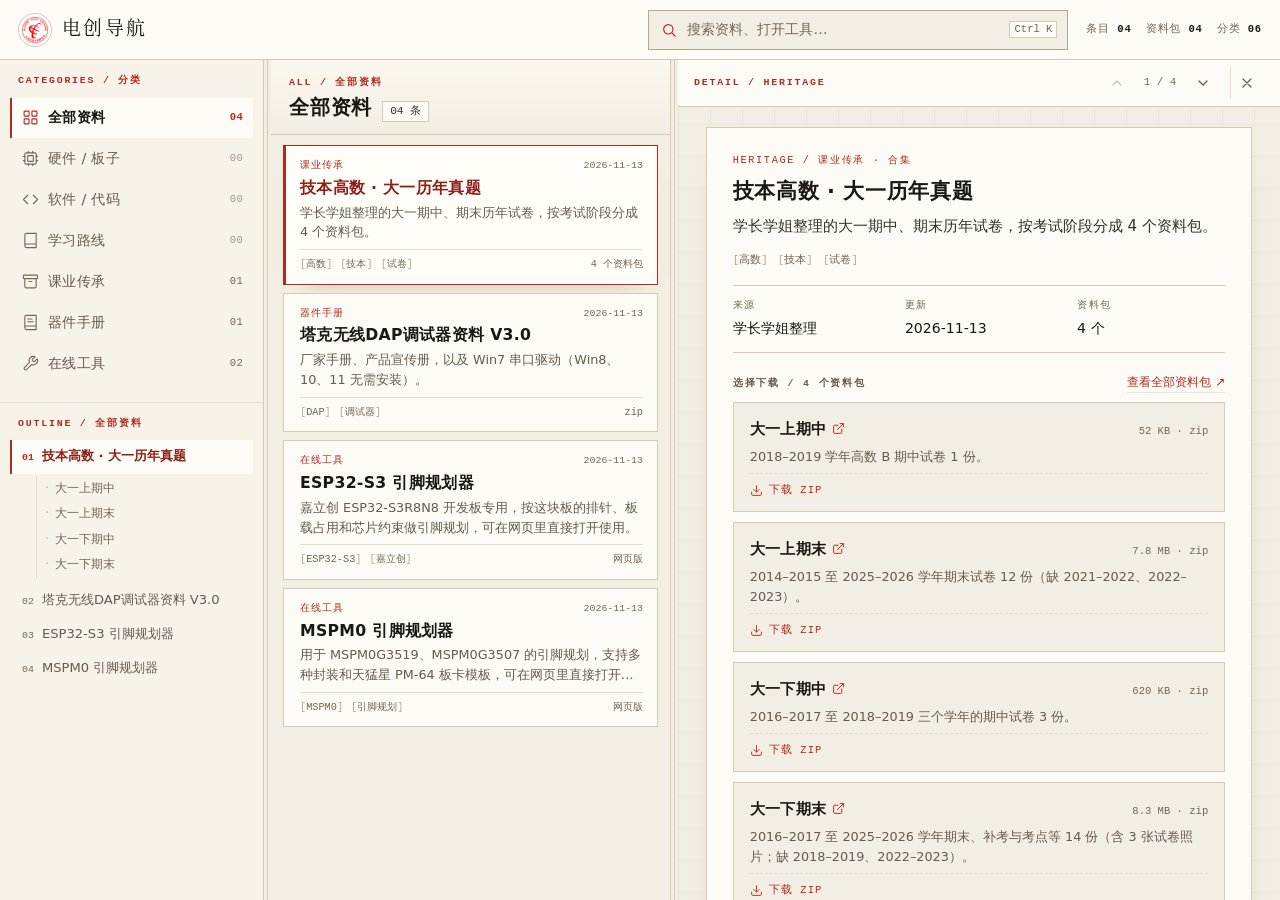
==== commit 61bdfb9c: "正式启用融合首页并新增项目规则" ====
--- a/index.html
+++ b/index.html
@@ -24,15 +24,15 @@
   <link rel="icon" href="assets/favicon.ico" sizes="32x32">
   <link rel="icon" type="image/png" href="assets/favicon.png" sizes="48x48">
   <link rel="apple-touch-icon" href="assets/apple-touch-icon.png">
-  <link rel="stylesheet" href="assets/style.css?v=26">
+  <link rel="stylesheet" href="assets/style.css?v=27">
 </head>
 <body>
-  <a class="skip-link" href="#main">跳到主要内容</a>
-  <svg class="icon-sprite" xmlns="http://www.w3.org/2000/svg" xmlns:xlink="http://www.w3.org/1999/xlink" aria-hidden="true" focusable="false">
-    <!-- Lucide icons (MIT): cpu, code, book, archive, book-text, wrench -->
+  <a class="skip-link" href="#results-title" id="skip-link">跳到资料列表</a>
+
+  <svg class="icon-sprite" xmlns="http://www.w3.org/2000/svg" aria-hidden="true" focusable="false">
+    <!-- Lucide icons (MIT) -->
     <symbol id="i-chip" viewBox="0 0 24 24" fill="none" stroke="currentColor" stroke-width="1.55" stroke-linecap="round" stroke-linejoin="round">
-      <rect width="16" height="16" x="4" y="4" rx="2"/>
-      <rect width="8" height="8" x="8" y="8" rx="1"/>
+      <rect width="16" height="16" x="4" y="4" rx="2"/><rect width="8" height="8" x="8" y="8" rx="1"/>
       <path d="M9 2v2M15 2v2M9 20v2M15 20v2M2 9h2M2 15h2M20 9h2M20 15h2"/>
     </symbol>
     <symbol id="i-code" viewBox="0 0 24 24" fill="none" stroke="currentColor" stroke-width="1.55" stroke-linecap="round" stroke-linejoin="round">
@@ -42,77 +42,177 @@
       <path d="M4 19.5v-15A2.5 2.5 0 0 1 6.5 2H20v20H6.5a2.5 2.5 0 0 1 0-5H20"/>
     </symbol>
     <symbol id="i-archive" viewBox="0 0 24 24" fill="none" stroke="currentColor" stroke-width="1.55" stroke-linecap="round" stroke-linejoin="round">
-      <rect width="20" height="5" x="2" y="3" rx="1"/>
-      <path d="M4 8v11a2 2 0 0 0 2 2h12a2 2 0 0 0 2-2V8M10 12h4"/>
+      <rect width="20" height="5" x="2" y="3" rx="1"/><path d="M4 8v11a2 2 0 0 0 2 2h12a2 2 0 0 0 2-2V8M10 12h4"/>
     </symbol>
     <symbol id="i-manual" viewBox="0 0 24 24" fill="none" stroke="currentColor" stroke-width="1.55" stroke-linecap="round" stroke-linejoin="round">
-      <path d="M4 19.5v-15A2.5 2.5 0 0 1 6.5 2H20v20H6.5a2.5 2.5 0 0 1 0-5H20"/>
-      <path d="M8 7h6M8 11h8"/>
+      <path d="M4 19.5v-15A2.5 2.5 0 0 1 6.5 2H20v20H6.5a2.5 2.5 0 0 1 0-5H20"/><path d="M8 7h6M8 11h8"/>
     </symbol>
     <symbol id="i-tool" viewBox="0 0 24 24" fill="none" stroke="currentColor" stroke-width="1.55" stroke-linecap="round" stroke-linejoin="round">
       <path d="M14.7 6.3a1 1 0 0 0 0 1.4l1.6 1.6a1 1 0 0 0 1.4 0l3.77-3.77a6 6 0 0 1-7.94 7.94l-6.91 6.91a2.12 2.12 0 0 1-3-3l6.91-6.91a6 6 0 0 1 7.94-7.94l-3.76 3.76z"/>
     </symbol>
+    <symbol id="i-all" viewBox="0 0 24 24" fill="none" stroke="currentColor" stroke-width="1.55" stroke-linecap="round" stroke-linejoin="round">
+      <rect width="7" height="7" x="3" y="3" rx="1"/><rect width="7" height="7" x="14" y="3" rx="1"/>
+      <rect width="7" height="7" x="14" y="14" rx="1"/><rect width="7" height="7" x="3" y="14" rx="1"/>
+    </symbol>
+    <symbol id="i-search" viewBox="0 0 24 24" fill="none" stroke="currentColor" stroke-width="1.8" stroke-linecap="round" stroke-linejoin="round">
+      <circle cx="11" cy="11" r="7"/><path d="m21 21-4.3-4.3"/>
+    </symbol>
+    <symbol id="i-back" viewBox="0 0 24 24" fill="none" stroke="currentColor" stroke-width="1.8" stroke-linecap="round" stroke-linejoin="round">
+      <path d="m12 19-7-7 7-7M19 12H5"/>
+    </symbol>
+    <symbol id="i-close" viewBox="0 0 24 24" fill="none" stroke="currentColor" stroke-width="1.8" stroke-linecap="round" stroke-linejoin="round">
+      <path d="M18 6 6 18M6 6l12 12"/>
+    </symbol>
+    <symbol id="i-ext" viewBox="0 0 24 24" fill="none" stroke="currentColor" stroke-width="1.8" stroke-linecap="round" stroke-linejoin="round">
+      <path d="M15 3h6v6M10 14 21 3M18 13v6a2 2 0 0 1-2 2H5a2 2 0 0 1-2-2V8a2 2 0 0 1 2-2h6"/>
+    </symbol>
+    <symbol id="i-menu" viewBox="0 0 24 24" fill="none" stroke="currentColor" stroke-width="1.8" stroke-linecap="round" stroke-linejoin="round">
+      <path d="M4 6h16M4 12h16M4 18h16"/>
+    </symbol>
+    <symbol id="i-up" viewBox="0 0 24 24" fill="none" stroke="currentColor" stroke-width="1.8" stroke-linecap="round" stroke-linejoin="round">
+      <path d="m18 15-6-6-6 6"/>
+    </symbol>
+    <symbol id="i-down" viewBox="0 0 24 24" fill="none" stroke="currentColor" stroke-width="1.8" stroke-linecap="round" stroke-linejoin="round">
+      <path d="m6 9 6 6 6-6"/>
+    </symbol>
+    <symbol id="i-download" viewBox="0 0 24 24" fill="none" stroke="currentColor" stroke-width="1.7" stroke-linecap="round" stroke-linejoin="round">
+      <path d="M21 15v4a2 2 0 0 1-2 2H5a2 2 0 0 1-2-2v-4M7 10l5 5 5-5M12 15V3"/>
+    </symbol>
+    <symbol id="i-enter" viewBox="0 0 24 24" fill="none" stroke="currentColor" stroke-width="1.7" stroke-linecap="round" stroke-linejoin="round">
+      <path d="M9 10 4 15l5 5M20 4v7a4 4 0 0 1-4 4H4"/>
+    </symbol>
   </svg>
 
-  <div class="bg" aria-hidden="true">
-    <div class="bg-grid"></div>
-    <div class="bg-grain"></div>
+  <div class="app" id="app">
+    <!-- ═══ 顶栏：品牌 + 搜索触发器（点击弹出命令面板） ═══ -->
+    <header class="topbar">
+      <button class="nav-toggle" id="nav-toggle" type="button" aria-haspopup="dialog" aria-expanded="false" aria-controls="sidebar">
+        <svg class="ic" aria-hidden="true"><use href="#i-menu"/></svg>
+        <span class="visually-hidden">打开分类目录</span>
+      </button>
+      <a class="brand" href="#/" id="brand-home" aria-label="电创导航，回到全部资料">
+        <img src="assets/logo.png" width="34" height="34" alt="">
+        <span class="brand-text">
+          <b class="brand-name">电创导航</b>
+        </span>
+      </a>
+      <div class="search-zone">
+        <button class="palette-trigger" id="open-palette" type="button" aria-haspopup="dialog"
+                aria-keyshortcuts="Control+K Meta+K /" title="打开命令面板（/ 或 Ctrl+K）">
+          <svg class="ic" aria-hidden="true"><use href="#i-search"/></svg>
+          <span class="trigger-label" id="trigger-label">搜索资料、打开工具…</span>
+          <kbd class="trigger-kbd desktop-only" aria-hidden="true">Ctrl K</kbd>
+        </button>
+        <button class="query-clear" id="q-clear" type="button" aria-label="清除当前查询" title="清除当前查询" hidden>
+          <svg class="ic" aria-hidden="true"><use href="#i-close"/></svg>
+        </button>
+      </div>
+      <p class="top-stats" id="top-stats" aria-label="收录统计"></p>
+    </header>
+
+    <div class="workbench">
+      <!-- ═══ 左栏：分类目录 + 当前结果目录 ═══ -->
+      <aside class="sidebar" id="sidebar" aria-label="分类与资料目录">
+        <div class="sidebar-head mobile-only">
+          <span class="pane-kicker">INDEX / 目录</span>
+          <button class="icon-btn" id="sidebar-close" type="button" aria-label="关闭目录">
+            <svg class="ic" aria-hidden="true"><use href="#i-close"/></svg>
+          </button>
+        </div>
+        <div class="sidebar-scroll">
+          <nav class="cat-nav" aria-label="分类">
+            <p class="pane-kicker desktop-only">CATEGORIES / 分类</p>
+            <ul class="cat-list" id="cat-list"></ul>
+          </nav>
+          <section class="outline" id="outline" aria-label="当前结果的资料目录">
+            <p class="pane-kicker" id="outline-kicker">OUTLINE / 目录</p>
+            <div id="outline-body"></div>
+          </section>
+        </div>
+      </aside>
+      <div class="col-resizer" id="resize-left" role="separator" aria-orientation="vertical"
+           aria-label="分类栏宽度分隔条（拖动调整，双击复位）" aria-valuemin="200" aria-valuemax="420" aria-valuenow="264"
+           title="拖动调整分类栏宽度；双击复位"></div>
+      <div class="scrim" id="scrim" hidden></div>
+
+      <!-- ═══ 中栏：结果列表 ═══ -->
+      <main class="results" id="results" aria-label="资料列表">
+        <div class="results-head">
+          <p class="pane-kicker" id="results-kicker">ALL / 全部资料</p>
+          <div class="results-title-row">
+            <h1 id="results-title" tabindex="-1">全部资料</h1>
+            <span class="results-count" id="results-count"></span>
+          </div>
+          <p class="search-status" id="search-status" role="status" hidden></p>
+        </div>
+        <div class="results-scroll" id="results-scroll">
+          <ul class="result-list" id="result-list" aria-label="资料条目"></ul>
+          <div id="results-empty"></div>
+        </div>
+      </main>
+
+      <div class="col-resizer" id="resize-mid" role="separator" aria-orientation="vertical"
+           aria-label="列表栏宽度分隔条（拖动调整，双击复位）" aria-valuemin="280" aria-valuemax="560" aria-valuenow="400"
+           title="拖动调整列表栏宽度；双击复位"></div>
+
+      <!-- ═══ 右栏：当前资料详情（流式排版，宽屏双区） ═══ -->
+      <section class="detail" id="detail" aria-label="资料详情">
+        <div class="detail-bar">
+          <button class="back-btn mobile-only" id="detail-back" type="button">
+            <svg class="ic" aria-hidden="true"><use href="#i-back"/></svg>
+            <span>返回列表</span>
+          </button>
+          <p class="pane-kicker desktop-only" id="detail-kicker">DETAIL / 详情</p>
+          <div class="detail-bar-actions">
+            <button class="step-btn" id="prev-item" type="button" aria-label="上一条资料" title="上一条（↑）">
+              <svg class="ic" aria-hidden="true"><use href="#i-up"/></svg>
+            </button>
+            <span class="step-pos" id="step-pos" aria-live="polite"></span>
+            <button class="step-btn" id="next-item" type="button" aria-label="下一条资料" title="下一条（↓）">
+              <svg class="ic" aria-hidden="true"><use href="#i-down"/></svg>
+            </button>
+            <button class="icon-btn detail-close" id="detail-close" type="button" aria-label="关闭详情" title="关闭详情（Esc）">
+              <svg class="ic" aria-hidden="true"><use href="#i-close"/></svg>
+            </button>
+          </div>
+        </div>
+        <div class="detail-scroll" id="detail-scroll">
+          <article id="detail-body" aria-live="polite"></article>
+        </div>
+      </section>
+    </div>
   </div>
 
-  <header class="hero">
-    <div class="hero-inner">
-      <div class="brand">
-        <img class="logo" src="assets/logo.png" width="46" height="46" alt="大学生电子创新协会标志">
-        <div class="hero-text">
-          <p class="org" id="org">大学生电子创新协会</p>
-          <h1 id="title">电创导航</h1>
-        </div>
+  <!-- ═══ 命令面板：全局搜索 → 三栏定位 ═══ -->
+  <div class="overlay" id="palette-overlay" hidden>
+    <div class="palette" role="dialog" aria-modal="true" aria-labelledby="palette-title" id="palette">
+      <h2 class="visually-hidden" id="palette-title">搜索与命令面板</h2>
+      <div class="palette-input-row">
+        <svg class="ic" aria-hidden="true"><use href="#i-search"/></svg>
+        <input id="palette-input" type="text" placeholder="搜索名称、说明、标签或资料包…" autocomplete="off" spellcheck="false"
+               role="combobox" aria-expanded="true" aria-controls="palette-list" aria-autocomplete="list" enterkeyhint="search">
+        <button class="icon-btn palette-x" id="palette-close" type="button" aria-label="关闭命令面板（Esc）" title="关闭（Esc）">
+          <svg class="ic" aria-hidden="true"><use href="#i-close"/></svg>
+        </button>
       </div>
-      <p class="subtitle" id="subtitle">实验室常用的板子、程序、课程与资料入口</p>
-      <div class="hero-meta">
-        <p class="hero-kicker" aria-hidden="true">资料索引 / INDEX</p>
-        <p class="stats" id="stats"></p>
+      <div class="palette-filters" id="palette-filters" role="group" aria-label="按分类筛选"></div>
+      <ul class="palette-list" id="palette-list" role="listbox" aria-label="搜索结果"></ul>
+      <p class="palette-empty" id="palette-empty" hidden></p>
+      <div class="palette-foot" aria-hidden="true">
+        <span><kbd>↑</kbd><kbd>↓</kbd> 选择</span>
+        <span><kbd>Enter</kbd> 定位到工作台</span>
+        <span><kbd>Ctrl</kbd>+<kbd>Enter</kbd> 直接打开</span>
+        <span><kbd>Esc</kbd> 取消</span>
+        <span class="foot-count" id="palette-count"></span>
       </div>
     </div>
-  </header>
-
-  <div class="toolbar">
-    <div class="toolbar-inner">
-      <a class="mini-brand" href="#/" aria-label="电创导航首页">
-        <img src="assets/logo.png" width="26" height="26" alt="">
-        <span>电创导航</span>
-      </a>
-      <div class="search" role="search">
-        <label class="search-box" for="q">
-          <span class="search-icon" aria-hidden="true"></span>
-          <span class="visually-hidden">搜索资料</span>
-          <input id="q" type="search" placeholder="搜索名称、说明或标签" title="按 / 快速搜索，Esc 清除" aria-keyshortcuts="/" autocomplete="off" enterkeyhint="search">
-        </label>
-        <kbd class="search-kbd" aria-hidden="true">/</kbd>
-        <button class="search-clear" id="q-clear" type="button" aria-label="清除搜索" title="清除（Esc）" hidden>✕</button>
-      </div>
-      <nav class="chips" id="chips" aria-label="分类筛选">
-        <span class="chip-ink" id="chip-ink" aria-hidden="true"></span>
-      </nav>
-    </div>
   </div>
 
-  <main id="main" tabindex="-1" aria-label="资料与分类">
-    <noscript><p class="empty">本站条目由 JavaScript 渲染，请启用后再查看。</p></noscript>
-  </main>
-
-  <aside class="notice" id="notice" role="note">
-    想补充资料，发给维护人或提交到仓库即可。
-  </aside>
-
-  <footer class="site-footer">
-    <div class="footer-inner">
-      <p class="footer-brand">电创导航 <span>· 静态入口站</span></p>
-      <p class="footer-meta">大学生电子创新协会 · 按 / 搜索，Esc 清除</p>
-    </div>
-  </footer>
-
-  <script src="data/links.js?v=26"></script>
-  <script src="assets/app.js?v=26"></script>
+  <p class="toast" id="toast" role="status" aria-live="polite" hidden></p>
+
+  <noscript><p class="noscript-note">本站条目由 JavaScript 渲染，请启用后再查看。</p></noscript>
+
+  <script src="data/links.js?v=27"></script>
+  <script src="assets/app.js?v=27"></script>
 </body>
-</html>
+</html>
--- a/assets/style.css
+++ b/assets/style.css
@@ -8,8 +8,11 @@
 }
 
 /* ==========================================================================
-   电创导航 · 现代电子实验室工作台 / 工程笔记本
-   暖白纸张 + 墨黑文字 + 协会红点缀；浅工程网格、等宽小标签、清晰边界。
+   电创导航 · 命令面板 + 三栏资料工作台（正式首页）
+   左分类/目录 ｜ 中结果列表 ｜ 右详情，各栏独立滚动。
+   搜索：顶栏触发器 → 居中命令面板（无悬浮预览），选中后回写三栏状态。
+   宽屏：右栏详情流式排版；容器 ≥960px 时切双区（页头 + 2×2 资料包 /
+   说明与操作分栏），不出现窄卡孤悬在大片空白中央。
    ========================================================================== */
 
 :root {
@@ -32,1450 +35,1301 @@
   --mono: ui-monospace, "Cascadia Mono", "SFMono-Regular", "Consolas", "Liberation Mono", "Courier New", monospace;
   --sans: "PingFang SC", "Hiragino Sans GB", "Microsoft YaHei", "Noto Sans SC", "Source Han Sans SC", system-ui, sans-serif;
   --serif: "DC Title", "Source Han Serif SC", "Noto Serif SC", "Songti SC", "STSong", "SimSun", serif;
-  --max: 1280px;
-  --page-pad: clamp(16px, 3vw, 40px);
   --ease: cubic-bezier(.2, .7, .2, 1);
+  --topbar-h: 60px;
+  --shadow-pop: 0 2px 6px rgba(23, 20, 16, .12), 0 24px 64px -16px rgba(23, 20, 16, .38);
 }
 
 * { box-sizing: border-box; }
-
 html { color-scheme: light; }
+html, body { height: 100%; }
 
 body {
   margin: 0;
-  display: flex;
-  flex-direction: column;
   background: var(--paper);
   color: var(--ink);
   font-family: var(--sans);
-  font-size: 16px;
-  line-height: 1.65;
-  min-height: 100vh;
-  position: relative;
-  padding-left: env(safe-area-inset-left);
-  padding-right: env(safe-area-inset-right);
+  font-size: 15px;
+  line-height: 1.6;
+  overflow: hidden; /* 应用式布局：页面本身不滚，滚动发生在各栏内部 */
   -webkit-font-smoothing: antialiased;
-  text-rendering: optimizeLegibility;
-}
-
-::selection {
-  background: rgba(176, 42, 34, 0.18);
-  color: var(--ink);
-}
-
+}
+
+::selection { background: rgba(176, 42, 34, 0.18); }
 a { color: inherit; }
+button { font: inherit; }
+[hidden] { display: none !important; }
 
 .visually-hidden {
   position: absolute;
-  width: 1px;
-  height: 1px;
-  padding: 0;
-  margin: -1px;
+  width: 1px; height: 1px;
+  padding: 0; margin: -1px;
   overflow: hidden;
   clip: rect(0, 0, 0, 0);
-  white-space: nowrap;
-  border: 0;
-}
-
-.icon-sprite {
-  position: absolute;
-  width: 0;
-  height: 0;
-  overflow: hidden;
-}
-
-/* —— 快捷键跳过导航 —— */
+  white-space: nowrap; border: 0;
+}
+
+.icon-sprite { position: absolute; width: 0; height: 0; overflow: hidden; }
+.ic { width: 18px; height: 18px; flex: 0 0 auto; display: block; }
+
+:focus-visible { outline: 2px solid var(--red); outline-offset: 2px; }
+h1:focus, h1:focus-visible, h2:focus, h2:focus-visible { outline: none; }
+
 .skip-link {
   position: fixed;
-  top: 10px;
-  left: 10px;
-  z-index: 100;
-  transform: translateY(-180%);
+  top: 8px; left: 8px;
+  z-index: 200;
+  transform: translateY(-300%);
   padding: 10px 16px;
   background: var(--ink);
   color: var(--on-dark);
-  font-size: 0.88rem;
+  font-size: 0.85rem;
   text-decoration: none;
-  border-radius: 2px;
-  transition: transform 0.16s var(--ease);
+  transition: transform 0.15s var(--ease);
 }
 .skip-link:focus { transform: none; }
 
-:focus-visible {
-  outline: 2px solid var(--red);
-  outline-offset: 3px;
-}
-
-main:focus,
-main:focus-visible { outline: none; }
-
-/* —— 纸张与浅网格背景 —— */
-.bg {
-  position: fixed;
-  inset: 0;
-  z-index: 0;
-  pointer-events: none;
-  overflow: hidden;
-}
-.bg::before {
+.noscript-note { position: fixed; inset: auto 16px 16px; padding: 14px; background: var(--paper-2); border: 1px solid var(--rule); }
+
+.pane-kicker {
+  margin: 0;
+  color: var(--red);
+  font-family: var(--mono);
+  font-size: 0.62rem;
+  font-weight: 600;
+  letter-spacing: 0.18em;
+  line-height: 1.5;
+}
+
+.mobile-only { display: none !important; }
+
+kbd {
+  padding: 0 4px;
+  border: 1px solid var(--rule);
+  background: var(--paper-2);
+  color: var(--faint);
+  font-family: var(--mono);
+  font-size: 0.66rem;
+  line-height: 1.5;
+}
+
+mark {
+  padding: 0 0.1em;
+  background: rgba(176, 42, 34, 0.16);
+  color: inherit;
+  box-decoration-break: clone;
+  -webkit-box-decoration-break: clone;
+}
+
+/* ══════════ 应用骨架 ══════════ */
+.app {
+  display: flex;
+  flex-direction: column;
+  height: 100vh;
+  height: 100dvh;
+}
+
+.workbench {
+  /* 左/中栏宽度由分隔条写入 CSS 变量；右栏吃掉剩余空间 */
+  --col-left: 264px;
+  --col-mid: 400px;
+  --resizer-w: 7px;
+  flex: 1;
+  min-height: 0;
+  display: grid;
+  grid-template-columns: var(--col-left) var(--resizer-w) var(--col-mid) var(--resizer-w) minmax(0, 1fr);
+}
+
+/* —— 栏目分隔条：Pointer 拖动 + 双击复位（不可 Tab 聚焦，无键盘调宽） —— */
+.col-resizer {
+  position: relative;
+  min-width: 0;
+  cursor: col-resize;
+  background: transparent;
+  touch-action: none; /* Pointer Capture 拖动不被触控滚动打断 */
+  z-index: 5;
+}
+.col-resizer::before {
   content: "";
   position: absolute;
-  inset: 0;
-  background:
-    radial-gradient(ellipse 90% 55% at 50% -18%, rgba(255, 253, 248, 0.9), transparent 62%),
-    radial-gradient(ellipse 70% 45% at 100% 0%, rgba(176, 42, 34, 0.045), transparent 60%);
-}
-.bg-grid {
-  position: absolute;
-  inset: 0;
-  background-image:
-    linear-gradient(to right, rgba(27, 24, 19, 0.05) 1px, transparent 1px),
-    linear-gradient(to bottom, rgba(27, 24, 19, 0.05) 1px, transparent 1px);
-  background-size: 32px 32px;
-  -webkit-mask-image: linear-gradient(to bottom, #000 0%, rgba(0, 0, 0, 0.55) 45%, transparent 92%);
-  mask-image: linear-gradient(to bottom, #000 0%, rgba(0, 0, 0, 0.55) 45%, transparent 92%);
-}
-.bg-grain {
-  position: absolute;
-  inset: 0;
-  background-image: url("data:image/svg+xml,%3Csvg xmlns='http://www.w3.org/2000/svg' width='180' height='180'%3E%3Cfilter id='n'%3E%3CfeTurbulence type='fractalNoise' baseFrequency='.85' numOctaves='3' stitchTiles='stitch'/%3E%3C/filter%3E%3Crect width='100%25' height='100%25' filter='url(%23n)' opacity='.4'/%3E%3C/svg%3E");
-  opacity: 0.035;
-  mix-blend-mode: multiply;
-}
-
-.hero,
-.toolbar,
-main,
-.notice,
-.site-footer {
-  position: relative;
-  z-index: 1;
-}
-
-body.is-subpage .hero { display: none; }
-
-/* —— 页头：工作台铭牌 —— */
-.hero {
-  border-bottom: 1px solid var(--rule);
-  background: linear-gradient(180deg, rgba(255, 253, 248, 0.72), rgba(255, 253, 248, 0.22));
-  position: relative;
-}
-.hero::before {
+  top: 0; bottom: 0; left: 50%;
+  width: 1px;
+  margin-left: -0.5px;
+  background: var(--rule);
+  transition: background 0.14s ease, width 0.14s ease;
+}
+.col-resizer::after {
   content: "";
   position: absolute;
-  top: 0;
-  left: 0;
-  right: 0;
-  height: 3px;
-  background: var(--ink);
-}
-.hero::after {
-  content: "";
-  position: absolute;
-  top: 0;
-  left: 0;
-  width: clamp(64px, 9vw, 120px);
-  height: 3px;
+  top: 50%; left: 50%;
+  width: 3px; height: 28px;
+  transform: translate(-50%, -50%);
+  border-radius: 2px;
+  background: var(--rule-strong);
+  opacity: 0;
+  transition: opacity 0.14s ease;
+}
+.col-resizer:hover::before,
+.col-resizer.is-dragging::before {
+  width: 3px;
+  margin-left: -1.5px;
   background: var(--red);
 }
-.hero-inner {
-  max-width: var(--max);
-  margin: 0 auto;
-  padding: clamp(22px, 3.4vw, 38px) var(--page-pad) clamp(18px, 2.8vw, 30px);
-  display: grid;
-  grid-template-columns: minmax(0, 1fr) auto;
-  grid-template-areas:
-    "brand meta"
-    "sub meta";
-  align-items: start;
-  gap: 10px 40px;
-}
+.col-resizer:hover::after,
+.col-resizer.is-dragging::after { opacity: 1; }
+body.is-resizing { cursor: col-resize; user-select: none; }
+body.is-resizing * { cursor: col-resize !important; }
+
+/* ══════════ 顶栏 ══════════ */
+.topbar {
+  flex: 0 0 auto;
+  display: flex;
+  align-items: center;
+  gap: 18px;
+  min-height: var(--topbar-h);
+  padding: 8px 18px;
+  background: var(--paper-2);
+  border-bottom: 1px solid var(--rule);
+  position: relative;
+  z-index: 30;
+}
+.nav-toggle {
+  display: none;
+  align-items: center;
+  justify-content: center;
+  width: 44px; height: 44px;
+  margin-left: -8px;
+  border: 0;
+  background: transparent;
+  color: var(--ink);
+  cursor: pointer;
+}
+.nav-toggle:hover { color: var(--red); }
+
 .brand {
-  grid-area: brand;
-  display: flex;
-  align-items: center;
-  gap: 14px;
+  display: flex;
+  align-items: center;
+  gap: 10px;
   min-width: 0;
-}
-.logo {
-  display: block;
+  text-decoration: none;
   flex: 0 0 auto;
-  width: 46px;
-  height: 46px;
+}
+.brand img {
+  width: 34px; height: 34px;
   padding: 2px;
   border-radius: 50%;
   background: #fff;
   border: 1px solid var(--rule);
 }
-.hero-text { min-width: 0; }
-.org {
-  display: flex;
-  align-items: center;
-  gap: 8px;
-  margin: 0 0 2px;
-  color: var(--red);
-  font-family: var(--mono);
-  font-size: 0.7rem;
-  font-weight: 600;
-  letter-spacing: 0.18em;
-  line-height: 1.4;
-}
-.org::before {
-  content: "";
-  flex: 0 0 auto;
-  width: 6px;
-  height: 6px;
-  background: var(--red);
-}
-h1 {
-  margin: 0;
+.brand-text { display: flex; flex-direction: column; min-width: 0; }
+.brand-name {
   font-family: var(--serif);
-  font-size: clamp(1.6rem, 2.9vw, 2.1rem);
   font-weight: 400;
   font-synthesis: none;
+  font-size: 1.18rem;
   letter-spacing: 0.12em;
-  line-height: 1.15;
-}
-.subtitle {
-  grid-area: sub;
-  margin: 2px 0 0;
-  max-width: 48em;
-  color: var(--muted);
-  font-size: 0.94rem;
-}
-.hero-meta {
-  grid-area: meta;
-  align-self: center;
-  display: flex;
-  flex-direction: column;
-  align-items: flex-end;
-  gap: 8px;
-}
-.hero-kicker {
-  margin: 0;
-  color: var(--faint);
-  font-family: var(--mono);
-  font-size: 0.64rem;
-  letter-spacing: 0.22em;
-}
-.stats {
-  display: flex;
-  margin: 0;
-  border: 1px solid var(--rule);
-  background: rgba(253, 251, 245, 0.72);
-}
-.stat {
-  display: flex;
-  flex-direction: column;
-  gap: 1px;
-  min-width: 96px;
-  padding: 9px 18px;
-}
-.stat + .stat { border-left: 1px solid var(--rule); }
-.stat i {
-  font-style: normal;
-  font-family: var(--mono);
-  font-size: 0.62rem;
-  letter-spacing: 0.18em;
-  color: var(--faint);
-}
-.stat b {
-  font-weight: 500;
-  font-family: var(--mono);
-  font-size: 1.2rem;
   line-height: 1.2;
-  letter-spacing: 0.04em;
-  font-variant-numeric: tabular-nums;
-  color: var(--ink);
-}
-
-/* —— 工具条：搜索 + 分类索引标签 —— */
-.toolbar {
-  position: sticky;
-  top: 0;
-  z-index: 20;
-  background: var(--paper);
-  border-bottom: 1px solid var(--rule);
-  transition: background 0.2s ease, box-shadow 0.2s ease;
-}
-body.is-compact .toolbar {
-  background: var(--paper-3);
-  box-shadow: 0 12px 26px -24px rgba(27, 24, 19, 0.55);
-}
-body.is-subpage .toolbar {
-  border-top: 3px solid var(--ink);
-}
-body.is-subpage .toolbar::after {
-  content: "";
-  position: absolute;
-  top: -3px;
-  left: 0;
-  width: clamp(64px, 9vw, 120px);
-  height: 3px;
-  background: var(--red);
-}
-.toolbar-inner {
-  max-width: var(--max);
-  margin: 0 auto;
-  padding: 10px var(--page-pad);
-  display: flex;
-  align-items: center;
-  gap: 8px 24px;
-}
-.mini-brand {
-  display: none;
-  align-items: center;
-  gap: 8px;
-  flex: 0 0 auto;
-  order: 0;
-  padding: 6px 12px 6px 0;
-  color: var(--ink);
-  text-decoration: none;
-  font-family: var(--serif);
-  font-size: 0.98rem;
-  letter-spacing: 0.1em;
-}
-.mini-brand img {
-  width: 26px;
-  height: 26px;
-  padding: 1px;
-  border-radius: 50%;
-  background: #fff;
-  border: 1px solid var(--rule);
-}
-body.is-compact .mini-brand,
-body.is-subpage .mini-brand { display: inline-flex; }
-
-.search {
-  position: relative;
-  flex: 0 1 310px;
+  white-space: nowrap;
+}
+.brand:hover .brand-name { color: var(--red-deep); }
+
+/* —— 搜索触发器（明显可点，点击弹出命令面板）—— */
+.search-zone {
+  display: flex;
+  align-items: stretch;
+  gap: 6px;
+  flex: 0 1 420px;
   min-width: 0;
   margin-left: auto;
-  order: 2;
-}
-.search-box {
-  display: flex;
-  align-items: center;
-  height: 44px;
-  padding: 0 44px 0 36px;
-  border: 1px solid var(--rule);
-  background: var(--paper-2);
-  transition: border-color 0.15s ease, box-shadow 0.15s ease;
-}
-.search-box:focus-within {
-  border-color: var(--red);
-  box-shadow: 0 0 0 3px rgba(176, 42, 34, 0.12);
-}
-.search-icon {
-  position: absolute;
-  left: 14px;
-  top: 50%;
-  width: 14px;
-  height: 14px;
-  margin-top: -8px;
-  border: 1.5px solid var(--muted);
-  border-radius: 50%;
-  pointer-events: none;
-}
-.search-icon::after {
-  content: "";
-  position: absolute;
-  right: -6px;
-  bottom: -1px;
-  width: 7px;
-  height: 1.5px;
-  background: var(--muted);
-  transform: rotate(45deg);
-  transform-origin: left center;
-}
-.search input {
-  width: 100%;
-  height: 100%;
-  padding: 0;
-  border: 0;
-  border-radius: 0;
-  background: transparent;
-  color: var(--ink);
-  font: inherit;
-  font-size: 0.92rem;
-  outline: none;
-  appearance: none;
-  -webkit-appearance: none;
-}
-.search input::placeholder { color: var(--faint); }
-.search input::-webkit-search-cancel-button,
-.search input::-webkit-search-decoration {
-  -webkit-appearance: none;
-  appearance: none;
-}
-/* iOS Safari 对小于 16px 的输入框聚焦会放大页面；触摸/窄屏下保持 16px */
-@media (max-width: 720px), (pointer: coarse) {
-  .search input { font-size: 16px; }
-}
-.search-kbd {
-  position: absolute;
-  right: 10px;
-  top: 50%;
-  transform: translateY(-50%);
-  padding: 1px 5px;
-  border: 1px solid var(--rule);
-  background: var(--paper);
-  color: var(--faint);
-  font-family: var(--mono);
-  font-size: 0.68rem;
-  line-height: 1.35;
-  pointer-events: none;
-  transition: opacity 0.15s ease;
-}
-.search:focus-within .search-kbd,
-.search.has-query .search-kbd { opacity: 0; }
-.search-clear {
-  position: absolute;
-  top: 0;
-  right: 0;
-  width: 44px;
-  height: 44px;
-  display: inline-flex;
-  align-items: center;
-  justify-content: center;
-  border: 0;
-  border-left: 1px solid transparent;
-  border-radius: 0;
-  background: transparent;
-  color: var(--muted);
-  font: inherit;
-  font-size: 0.85rem;
-  cursor: pointer;
-}
-.search-clear:hover {
-  color: var(--red);
-  background: var(--red-wash);
-  border-left-color: var(--rule);
-}
-.search-clear[hidden] { display: none; }
-
-.chips {
-  position: relative;
-  order: 1;
+}
+.palette-trigger {
+  display: flex;
+  align-items: center;
+  gap: 10px;
   flex: 1 1 auto;
   min-width: 0;
-  display: flex;
-  flex-wrap: nowrap;
-  align-items: stretch;
-  overflow-x: auto;
-  scrollbar-width: none;
-  -ms-overflow-style: none;
-}
-.chips::-webkit-scrollbar { display: none; }
-.chips.has-more-right {
-  -webkit-mask-image: linear-gradient(to right, #000 calc(100% - 48px), transparent);
-  mask-image: linear-gradient(to right, #000 calc(100% - 48px), transparent);
-}
-.chips.has-more-left {
-  -webkit-mask-image: linear-gradient(to left, #000 calc(100% - 48px), transparent);
-  mask-image: linear-gradient(to left, #000 calc(100% - 48px), transparent);
-}
-.chips.has-more-left.has-more-right {
-  -webkit-mask-image: linear-gradient(to right, transparent, #000 48px, #000 calc(100% - 48px), transparent);
-  mask-image: linear-gradient(to right, transparent, #000 48px, #000 calc(100% - 48px), transparent);
-}
-.chip-ink {
-  position: absolute;
-  left: 0;
-  top: 0;
-  width: 0;
-  height: 2px;
-  z-index: 2;
-  background: var(--red);
-  pointer-events: none;
-  transition: transform 0.28s var(--ease), width 0.28s var(--ease);
-}
-.chip {
-  position: relative;
-  z-index: 1;
-  display: inline-flex;
-  align-items: center;
-  gap: 7px;
-  flex: 0 0 auto;
-  min-height: 44px;
-  padding: 0 10px;
-  border: 0;
-  border-radius: 0;
-  background: transparent;
+  height: 40px;
+  padding: 0 10px 0 12px;
+  border: 1px solid var(--rule-strong);
+  background: var(--paper);
+  color: var(--faint);
+  cursor: pointer;
+  text-align: left;
+  transition: border-color 0.15s ease, box-shadow 0.15s ease, background 0.15s ease;
+}
+.palette-trigger:hover {
+  border-color: var(--red);
+  background: var(--paper-2);
   color: var(--muted);
-  font: inherit;
-  font-size: 0.9rem;
-  letter-spacing: 0.03em;
-  text-decoration: none;
-  white-space: nowrap;
-  cursor: pointer;
-  touch-action: manipulation;
-  transition: color 0.15s ease;
-  -webkit-user-select: none;
-  user-select: none;
-  -webkit-user-drag: none;
-}
-.chip:hover { color: var(--ink); }
-.chip.is-active { color: var(--ink); }
-.chip:focus-visible { outline-offset: -2px; }
-.chip-num {
-  color: var(--faint);
-  font-family: var(--mono);
-  font-size: 0.66rem;
-  letter-spacing: 0.08em;
-  font-variant-numeric: tabular-nums;
-}
-.chip.is-active .chip-num { color: var(--red); }
-
-/* —— 主体 —— */
-main {
-  flex: 1 0 auto;
-  max-width: var(--max);
-  margin: 0 auto;
-  padding: clamp(22px, 3vw, 34px) var(--page-pad) 12px;
-  min-height: 34vh;
-  width: 100%;
-}
-.home-layout {
-  display: grid;
-  grid-template-columns: minmax(0, 1fr);
-  gap: 30px;
-  align-items: start;
-}
-.home-layout.has-side {
-  grid-template-columns: minmax(0, 1fr) 320px;
-  gap: 0 40px;
-}
-.home-main {
-  display: flex;
-  flex-direction: column;
-  gap: 22px;
-  min-width: 0;
-}
-.home-main .pending-line { margin-top: 0; }
-.home-layout .recent-block { margin-top: 0; }
-.home-layout.has-side .recent-block {
-  padding-left: 32px;
-  border-left: 1px solid var(--rule);
-}
-
-/* 区块标题 */
-.sec-head {
-  display: flex;
-  align-items: baseline;
-  gap: 12px;
-  margin: 0 0 16px;
-  padding-bottom: 10px;
-  border-bottom: 1px solid var(--rule);
-}
-.sec-kicker {
-  order: -1;
-  color: var(--red);
-  font-family: var(--mono);
-  font-size: 0.64rem;
-  font-weight: 600;
-  letter-spacing: 0.18em;
-}
-.sec-head h2 {
-  margin: 0;
-  font-size: 1.28rem;
-  font-weight: 650;
-  letter-spacing: 0.06em;
-  line-height: 1.35;
-}
-.sec-meta {
-  margin-left: auto;
-  color: var(--faint);
-  font-family: var(--mono);
-  font-size: 0.68rem;
-  letter-spacing: 0.1em;
-  white-space: nowrap;
-}
-
-/* —— 首页：分类索引卡 —— */
-.cat-entry-grid {
-  display: grid;
-  grid-template-columns: repeat(auto-fill, minmax(210px, 1fr));
-  gap: 14px;
-}
-.cat-entry {
-  position: relative;
-  display: flex;
-  flex-direction: column;
-  gap: 10px;
-  min-width: 0;
-  min-height: 136px;
-  padding: 16px 16px 15px;
-  background: var(--paper-2);
-  border: 1px solid var(--rule);
-  border-radius: 2px;
-  color: inherit;
-  text-decoration: none;
-  transition: border-color 0.16s ease, background 0.16s ease, box-shadow 0.16s ease;
-}
-.cat-entry::after {
-  content: "";
-  position: absolute;
-  left: -1px;
-  top: -1px;
-  bottom: -1px;
-  width: 2px;
-  background: var(--red);
-  transform: scaleY(0);
-  transform-origin: top;
-  transition: transform 0.2s var(--ease);
-}
-.cat-entry:hover,
-.cat-entry:focus-visible {
-  border-color: var(--rule-strong);
-  background: #fffefb;
-  box-shadow: 0 14px 26px -26px rgba(27, 24, 19, 0.75);
-}
-.cat-entry:hover::after,
-.cat-entry:focus-visible::after { transform: scaleY(1); }
-.cat-entry-top {
-  display: flex;
-  align-items: center;
-  justify-content: space-between;
-  gap: 10px;
-}
-.cat-entry-num {
-  color: var(--red);
-  font-family: var(--mono);
-  font-size: 0.68rem;
-  letter-spacing: 0.14em;
-  font-variant-numeric: tabular-nums;
-}
-.cat-entry-count {
-  color: var(--faint);
-  font-family: var(--mono);
-  font-size: 0.68rem;
-  letter-spacing: 0.06em;
-  font-variant-numeric: tabular-nums;
-}
-.cat-entry-title {
-  display: flex;
-  align-items: center;
-  gap: 9px;
-  min-width: 0;
-}
-.cat-entry-icon,
-.cat-entry-glyph {
-  display: block;
-  flex: 0 0 auto;
-  width: 21px;
-  height: 21px;
-  color: var(--ink-2);
-  transition: color 0.16s ease;
-}
-.cat-entry-glyph {
-  display: inline-flex;
-  align-items: center;
-  justify-content: center;
-  border: 1px solid currentColor;
-  font-size: 0.68rem;
-  line-height: 1;
-}
-.cat-entry:hover .cat-entry-icon,
-.cat-entry:focus-visible .cat-entry-icon,
-.cat-entry:hover .cat-entry-glyph,
-.cat-entry:focus-visible .cat-entry-glyph { color: var(--red); }
-.cat-entry-name {
+  box-shadow: 0 0 0 3px rgba(176, 42, 34, 0.1);
+}
+.palette-trigger .ic { width: 16px; height: 16px; color: var(--red); }
+.trigger-label {
+  flex: 1;
   min-width: 0;
   overflow: hidden;
   text-overflow: ellipsis;
   white-space: nowrap;
-  font-size: 1.02rem;
+  font-size: 0.88rem;
+}
+.palette-trigger.has-query { border-color: var(--red); background: var(--paper-2); }
+.palette-trigger.has-query .trigger-label { color: var(--ink); font-weight: 600; }
+.trigger-kbd { flex: 0 0 auto; }
+.query-clear {
+  flex: 0 0 auto;
+  width: 40px; height: 40px;
+  display: inline-flex;
+  align-items: center;
+  justify-content: center;
+  border: 1px solid var(--rule);
+  background: var(--paper);
+  color: var(--muted);
+  cursor: pointer;
+}
+.query-clear:hover { color: var(--red); border-color: var(--red); background: var(--red-wash); }
+.query-clear .ic { width: 14px; height: 14px; }
+
+.top-stats {
+  flex: 0 0 auto;
+  margin: 0;
+  display: flex;
+  gap: 14px;
+  color: var(--faint);
+  font-family: var(--mono);
+  font-size: 0.66rem;
+  letter-spacing: 0.08em;
+  white-space: nowrap;
+}
+.top-stats b { color: var(--ink); font-weight: 600; font-variant-numeric: tabular-nums; }
+
+/* ══════════ 左栏：分类 + 目录 ══════════ */
+.sidebar {
+  min-width: 0;
+  min-height: 0;
+  display: flex;
+  flex-direction: column;
+  background: var(--paper-3);
+  border-right: 1px solid var(--rule);
+}
+.sidebar-head {
+  flex: 0 0 auto;
+  display: flex;
+  align-items: center;
+  justify-content: space-between;
+  padding: 10px 14px;
+  border-bottom: 1px solid var(--rule);
+}
+.sidebar-scroll {
+  flex: 1;
+  min-height: 0;
+  overflow-y: auto;
+  overscroll-behavior: contain;
+  padding: 14px 0 18px;
+}
+.cat-nav { padding: 0 10px; }
+.cat-nav .pane-kicker { padding: 0 8px 8px; }
+.cat-list { margin: 0; padding: 0; list-style: none; }
+.cat-item { margin: 1px 0; }
+.cat-btn {
+  display: flex;
+  align-items: center;
+  gap: 9px;
+  width: 100%;
+  min-height: 40px;
+  padding: 7px 10px;
+  border: 0;
+  border-left: 2px solid transparent;
+  background: transparent;
+  color: var(--muted);
+  font-size: 0.9rem;
+  letter-spacing: 0.02em;
+  text-align: left;
+  cursor: pointer;
+  transition: background 0.14s ease, color 0.14s ease;
+}
+.cat-btn .ic { width: 17px; height: 17px; color: var(--faint); }
+.cat-btn:hover { background: rgba(253, 251, 245, 0.9); color: var(--ink); }
+.cat-btn.is-active {
+  background: var(--paper-2);
+  border-left-color: var(--red);
+  color: var(--ink);
+  font-weight: 600;
+}
+.cat-btn.is-active .ic { color: var(--red); }
+.cat-name { flex: 1; min-width: 0; overflow: hidden; text-overflow: ellipsis; white-space: nowrap; }
+.cat-count {
+  flex: 0 0 auto;
+  color: var(--faint);
+  font-family: var(--mono);
+  font-size: 0.66rem;
+  font-variant-numeric: tabular-nums;
+}
+.cat-btn.is-active .cat-count { color: var(--red); }
+.cat-count.is-zero { opacity: 0.65; }
+
+.outline {
+  margin-top: 18px;
+  padding: 14px 10px 0;
+  border-top: 1px solid var(--rule-soft);
+}
+.outline .pane-kicker { padding: 0 8px 8px; }
+.outline-list { margin: 0; padding: 0; list-style: none; }
+.outline-btn {
+  display: flex;
+  align-items: baseline;
+  gap: 8px;
+  width: 100%;
+  min-height: 34px;
+  padding: 6px 10px;
+  border: 0;
+  border-left: 2px solid transparent;
+  background: transparent;
+  color: var(--muted);
+  font-size: 0.82rem;
+  line-height: 1.45;
+  text-align: left;
+  cursor: pointer;
+}
+.outline-btn:hover { color: var(--ink); background: rgba(253, 251, 245, 0.9); }
+.outline-btn.is-current {
+  border-left-color: var(--red);
+  color: var(--red-deep);
+  background: var(--paper-2);
+  font-weight: 600;
+}
+.outline-num {
+  flex: 0 0 auto;
+  color: var(--faint);
+  font-family: var(--mono);
+  font-size: 0.62rem;
+}
+.outline-btn.is-current .outline-num { color: var(--red); }
+.outline-title { min-width: 0; overflow-wrap: anywhere; }
+.outline-pack {
+  margin: 2px 0 6px;
+  padding: 0 0 0 26px;
+  list-style: none;
+}
+/* 目录里的资料包项：只定位不下载的按钮 */
+.outline-pack button {
+  display: flex;
+  align-items: baseline;
+  gap: 6px;
+  width: 100%;
+  padding: 3px 8px;
+  border: 0;
+  border-left: 1px solid var(--rule-soft);
+  background: transparent;
+  color: var(--faint);
+  font-size: 0.76rem;
+  text-align: left;
+  cursor: pointer;
+}
+.outline-pack button::before { content: "·"; color: var(--rule-strong); }
+.outline-pack button:hover { color: var(--red-deep); border-left-color: var(--red); }
+.outline-pack button.is-located { color: var(--red-deep); border-left-color: var(--red); font-weight: 600; }
+.outline-empty {
+  margin: 0;
+  padding: 4px 10px;
+  color: var(--faint);
+  font-size: 0.78rem;
+}
+
+.scrim { display: none; }
+
+/* ══════════ 中栏：结果列表 ══════════ */
+.results {
+  min-width: 0;
+  min-height: 0;
+  display: flex;
+  flex-direction: column;
+  background: var(--paper);
+  border-right: 1px solid var(--rule);
+}
+.results-head {
+  flex: 0 0 auto;
+  padding: 16px 18px 12px;
+  border-bottom: 1px solid var(--rule);
+  background: linear-gradient(180deg, rgba(255, 253, 248, 0.65), transparent);
+}
+.results-title-row {
+  display: flex;
+  align-items: baseline;
+  gap: 10px;
+  margin-top: 4px;
+}
+.results-title-row h1 {
+  margin: 0;
+  font-size: 1.22rem;
+  font-weight: 650;
+  letter-spacing: 0.04em;
+  line-height: 1.35;
+  min-width: 0;
+  overflow-wrap: anywhere;
+}
+.results-count {
+  flex: 0 0 auto;
+  padding: 0 7px;
+  border: 1px solid var(--rule);
+  background: var(--paper-2);
+  color: var(--ink-2);
+  font-family: var(--mono);
+  font-size: 0.7rem;
+  line-height: 1.7;
+  font-variant-numeric: tabular-nums;
+}
+.search-status {
+  display: flex;
+  flex-wrap: wrap;
+  align-items: center;
+  gap: 4px 8px;
+  margin: 9px 0 0;
+  padding: 7px 10px;
+  border: 1px solid var(--rule);
+  background: var(--paper-2);
+  color: var(--muted);
+  font-size: 0.78rem;
+}
+.search-status b { color: var(--ink); font-weight: 600; }
+.search-status button {
+  margin-left: auto;
+  padding: 2px 10px;
+  min-height: 28px;
+  border: 1px solid var(--rule);
+  background: var(--paper);
+  color: var(--red);
+  font-size: 0.74rem;
+  cursor: pointer;
+}
+.search-status button:hover { border-color: var(--red); background: var(--red-wash); }
+
+.results-scroll {
+  flex: 1;
+  min-height: 0;
+  overflow-y: auto;
+  overscroll-behavior: contain;
+  padding: 10px 12px 16px;
+}
+.result-list { margin: 0; padding: 0; list-style: none; display: flex; flex-direction: column; gap: 8px; }
+
+.result-card {
+  position: relative;
+  display: block;
+  width: 100%;
+  padding: 12px 14px 11px 16px;
+  border: 1px solid var(--rule);
+  background: var(--paper-2);
+  color: inherit;
+  text-align: left;
+  cursor: pointer;
+  transition: border-color 0.14s ease, background 0.14s ease, box-shadow 0.14s ease;
+}
+.result-card::before {
+  content: "";
+  position: absolute;
+  left: -1px; top: -1px; bottom: -1px;
+  width: 3px;
+  background: var(--red);
+  transform: scaleY(0);
+  transform-origin: top;
+  transition: transform 0.18s var(--ease);
+}
+.result-card:hover {
+  border-color: var(--rule-strong);
+  background: #fffefb;
+  box-shadow: 0 10px 20px -20px rgba(27, 24, 19, 0.7);
+}
+.result-card:hover::before { transform: scaleY(1); }
+.result-card.is-selected {
+  border-color: var(--red);
+  background: #fffdf8;
+  box-shadow: 0 12px 24px -22px rgba(140, 31, 25, 0.55);
+}
+.result-card.is-selected::before { transform: scaleY(1); }
+.result-card:focus-visible { outline-offset: -2px; }
+
+.rc-top {
+  display: flex;
+  align-items: baseline;
+  justify-content: space-between;
+  gap: 10px;
+}
+.rc-cat {
+  color: var(--red);
+  font-family: var(--mono);
+  font-size: 0.62rem;
+  letter-spacing: 0.1em;
+  white-space: nowrap;
+  overflow: hidden;
+  text-overflow: ellipsis;
+}
+.rc-date {
+  flex: 0 0 auto;
+  color: var(--faint);
+  font-family: var(--mono);
+  font-size: 0.62rem;
+  font-variant-numeric: tabular-nums;
+}
+.rc-title {
+  display: block;
+  margin-top: 3px;
+  font-size: 0.98rem;
+  font-weight: 650;
+  letter-spacing: 0.02em;
+  line-height: 1.45;
+  overflow-wrap: anywhere;
+}
+.result-card.is-selected .rc-title { color: var(--red-deep); }
+.rc-summary {
+  display: -webkit-box;
+  -webkit-line-clamp: 2;
+  -webkit-box-orient: vertical;
+  overflow: hidden;
+  margin: 3px 0 0;
+  color: var(--muted);
+  font-size: 0.8rem;
+  line-height: 1.55;
+}
+.rc-meta {
+  display: flex;
+  flex-wrap: wrap;
+  align-items: baseline;
+  gap: 2px 10px;
+  margin-top: 7px;
+  padding-top: 6px;
+  border-top: 1px solid var(--rule-soft);
+  color: var(--faint);
+  font-family: var(--mono);
+  font-size: 0.64rem;
+}
+.rc-tags { display: inline-flex; flex-wrap: wrap; gap: 2px 8px; min-width: 0; }
+.rc-tags span::before { content: "["; color: var(--rule-strong); }
+.rc-tags span::after { content: "]"; color: var(--rule-strong); }
+.rc-kind { margin-left: auto; white-space: nowrap; }
+
+.empty-block {
+  margin: 8px 2px;
+  padding: 22px 18px;
+  border: 1px dashed var(--rule-strong);
+  background: rgba(253, 251, 245, 0.5);
+}
+.empty-block h2 { margin: 0 0 6px; font-size: 1rem; font-weight: 650; }
+.empty-block p { margin: 0 0 14px; color: var(--muted); font-size: 0.84rem; }
+.btn-solid {
+  display: inline-flex;
+  align-items: center;
+  justify-content: center;
+  min-height: 40px;
+  padding: 0 16px;
+  border: 1px solid var(--ink);
+  background: var(--ink);
+  color: var(--on-dark);
+  font-size: 0.82rem;
+  letter-spacing: 0.04em;
+  cursor: pointer;
+  transition: background 0.14s ease, border-color 0.14s ease;
+}
+.btn-solid:hover { background: var(--red-deep); border-color: var(--red-deep); }
+
+/* ══════════ 右栏：详情（流式，顶对齐，随栏宽自适应居中） ══════════ */
+.detail {
+  min-width: 0;
+  min-height: 0;
+  display: flex;
+  flex-direction: column;
+  container-type: inline-size;
+  container-name: detailpane;
+  background:
+    linear-gradient(rgba(27, 24, 19, 0.035) 1px, transparent 1px),
+    linear-gradient(to right, rgba(27, 24, 19, 0.035) 1px, transparent 1px),
+    var(--paper);
+  background-size: 32px 32px, 32px 32px, auto;
+}
+.detail-bar {
+  flex: 0 0 auto;
+  display: flex;
+  align-items: center;
+  justify-content: space-between;
+  gap: 12px;
+  min-height: 46px;
+  padding: 6px 16px;
+  border-bottom: 1px solid var(--rule);
+  background: var(--paper-2);
+}
+.detail-bar-actions { display: flex; align-items: center; gap: 4px; margin-left: auto; }
+.step-btn, .icon-btn {
+  display: inline-flex;
+  align-items: center;
+  justify-content: center;
+  width: 34px; height: 34px;
+  border: 1px solid transparent;
+  background: transparent;
+  color: var(--muted);
+  cursor: pointer;
+  transition: color 0.14s ease, border-color 0.14s ease, background 0.14s ease;
+}
+.step-btn:hover:not(:disabled), .icon-btn:hover { color: var(--red); border-color: var(--rule); background: var(--paper); }
+.step-btn:disabled { opacity: 0.35; cursor: default; }
+.step-btn .ic, .icon-btn .ic { width: 16px; height: 16px; }
+.step-pos {
+  min-width: 44px;
+  text-align: center;
+  color: var(--faint);
+  font-family: var(--mono);
+  font-size: 0.68rem;
+  font-variant-numeric: tabular-nums;
+}
+.detail-close { margin-left: 6px; border-left: 1px solid var(--rule-soft); }
+
+.back-btn {
+  display: inline-flex;
+  align-items: center;
+  gap: 7px;
+  min-height: 40px;
+  padding: 0 10px 0 4px;
+  border: 0;
+  background: transparent;
+  color: var(--ink-2);
+  font-size: 0.88rem;
+  cursor: pointer;
+}
+.back-btn:hover { color: var(--red); }
+
+.detail-scroll {
+  flex: 1;
+  min-height: 0;
+  overflow-y: auto;
+  overscroll-behavior: contain;
+  /* 左右对称留白：详情文档随栏宽自适应并水平居中 */
+  padding: 20px clamp(16px, 2.2vw, 40px) 36px;
+}
+
+/* —— 详情文档：无固定宽度上限，随右栏实际可用宽度自适应；
+   水平居中由 .detail-scroll 的对称 padding 保证（2550 下左右各约 40px）。
+   阅读行长限制只加在正文/摘要上，卡片与资料包网格铺满整栏。
+   顶部不做红黑双线装饰，只用普通细边。 —— */
+.detail-doc {
+  position: relative;
+  width: 100%;
+  margin: 0 auto;
+  padding: 22px clamp(18px, 2vw, 32px) 26px;
+  background: var(--paper-2);
+  border: 1px solid var(--rule);
+  box-shadow: 0 18px 34px -30px rgba(27, 24, 19, 0.6);
+}
+.dc-kicker {
+  margin: 2px 0 0;
+  color: var(--red);
+  font-family: var(--mono);
+  font-size: 0.64rem;
+  letter-spacing: 0.16em;
+}
+.dc-kicker button {
+  padding: 0;
+  border: 0;
+  background: none;
+  color: inherit;
+  font: inherit;
+  letter-spacing: inherit;
+  cursor: pointer;
+  border-bottom: 1px solid transparent;
+}
+.dc-kicker button:hover { border-bottom-color: currentColor; }
+.detail-doc h2 {
+  margin: 8px 0 8px;
+  font-size: clamp(1.3rem, 1.6vw, 1.7rem);
   font-weight: 650;
   letter-spacing: 0.03em;
   line-height: 1.4;
-}
-.cat-entry-hint {
-  margin-top: auto;
-  overflow: hidden;
-  text-overflow: ellipsis;
-  white-space: nowrap;
-  color: var(--faint);
-  font-family: var(--mono);
-  font-size: 0.7rem;
-  letter-spacing: 0.02em;
-}
-
-.pending-line {
+  overflow-wrap: anywhere;
+}
+.dc-summary {
+  margin: 0 0 12px;
+  max-width: 72ch;        /* 摘要保持可读行长，不拉成超长单行 */
+  color: var(--ink-2);
+  font-size: 0.94rem;
+  line-height: 1.7;
+}
+.dc-tags {
   display: flex;
   flex-wrap: wrap;
-  align-items: baseline;
-  gap: 2px 5px;
-  margin: 22px 0 0;
-  padding: 11px 14px;
-  border: 1px dashed var(--rule);
-  background: rgba(253, 251, 245, 0.5);
-  color: var(--muted);
-  font-size: 0.84rem;
-}
-.pending-line a {
-  color: var(--ink-2);
-  text-decoration: none;
-  border-bottom: 1px solid var(--rule-strong);
-}
-.pending-line a:hover,
-.pending-line a:focus-visible {
-  color: var(--red);
-  border-bottom-color: var(--red);
-}
-
-/* —— 首页：最近加入 —— */
-.recent-block { margin-top: 34px; }
-.recent-block .sec-head { margin-bottom: 4px; }
-.recent-list {
-  margin: 0;
+  gap: 2px 10px;
+  margin: 0 0 4px;
   padding: 0;
   list-style: none;
-}
-.recent-list li + li { border-top: 1px solid var(--rule-soft); }
-.recent-item {
-  display: flex;
-  flex-direction: column;
-  gap: 3px;
-  min-width: 0;
-  min-height: 44px;
-  padding: 11px 2px;
-  color: inherit;
-  text-decoration: none;
-}
-.recent-meta {
-  display: flex;
-  align-items: baseline;
-  justify-content: space-between;
-  gap: 12px;
-  min-width: 0;
-}
-.recent-cat {
-  color: var(--red);
-  font-family: var(--mono);
-  font-size: 0.66rem;
-  letter-spacing: 0.08em;
-}
-.recent-title {
-  display: block;
-  font-size: 0.94rem;
-  line-height: 1.45;
-  overflow-wrap: anywhere;
-}
-.recent-date {
-  flex: 0 0 auto;
-  color: var(--faint);
-  font-family: var(--mono);
-  font-size: 0.66rem;
-  letter-spacing: 0.02em;
-  font-variant-numeric: tabular-nums;
-}
-.recent-item:hover .recent-title,
-.recent-item:focus-visible .recent-title { color: var(--red-deep); }
-
-/* —— 分类页 / 搜索结果 —— */
-.group { margin: 0 0 34px; }
-.group:last-child { margin-bottom: 10px; }
-.group-page { margin-top: 0; }
-.back {
-  display: inline-flex;
-  align-items: center;
-  gap: 8px;
-  min-height: 44px;
-  color: var(--muted);
-  font-family: var(--mono);
-  font-size: 0.78rem;
-  letter-spacing: 0.06em;
-  text-decoration: none;
-}
-.back::before {
-  content: "←";
-  font-family: var(--sans);
-  font-size: 0.95rem;
-}
-.back:hover { color: var(--red); }
-.group-kicker {
-  margin: 4px 0 0;
-  color: var(--red);
-  font-family: var(--mono);
-  font-size: 0.64rem;
-  letter-spacing: 0.2em;
-}
-.group-head {
-  display: flex;
-  align-items: baseline;
-  gap: 12px;
-  margin-top: 6px;
-}
-.group h2 {
-  display: flex;
-  align-items: baseline;
-  gap: 10px;
-  margin: 0;
-  font-size: 1.28rem;
-  font-weight: 650;
-  letter-spacing: 0.05em;
-  line-height: 1.4;
-}
-.group-page h2 {
-  font-size: clamp(1.5rem, 2.5vw, 1.9rem);
-  margin-top: 2px;
-}
-.count {
-  display: inline-flex;
-  align-items: center;
-  justify-content: center;
-  min-width: 2em;
-  padding: 0 6px;
-  border: 1px solid var(--rule);
-  background: var(--paper);
-  color: var(--ink-2);
-  font-family: var(--mono);
-  font-size: 0.72rem;
-  font-weight: 500;
-  line-height: 1.7;
-  font-variant-numeric: tabular-nums;
-}
-.count.is-zero {
-  border-color: var(--rule-soft);
-  background: transparent;
-  color: var(--faint);
-}
-.cat-link { text-decoration: none; }
-.cat-link:hover { color: var(--red-deep); }
-.group-desc {
-  margin: 6px 0 0;
-  max-width: 60em;
-  color: var(--muted);
-  font-size: 0.92rem;
-}
-.group-page .group-desc { margin-bottom: 4px; }
-
-.grid {
+  color: var(--faint);
+  font-family: var(--mono);
+  font-size: 0.68rem;
+}
+.dc-tags li::before { content: "["; color: var(--rule-strong); }
+.dc-tags li::after { content: "]"; color: var(--rule-strong); }
+
+.dc-meta {
   display: grid;
-  grid-template-columns: repeat(auto-fill, minmax(268px, 1fr));
-  gap: 14px;
-  margin-top: 18px;
-}
-
-/* —— 条目卡片 —— */
-.card {
-  position: relative;
-  display: flex;
-  flex-direction: column;
-  gap: 8px;
-  min-width: 0;
-  padding: 16px 18px 14px;
-  background: var(--paper-2);
-  border: 1px solid var(--rule);
-  border-radius: 2px;
-  color: inherit;
-  text-decoration: none;
-  transition: border-color 0.16s ease, background 0.16s ease, box-shadow 0.16s ease;
-}
-.card::before {
-  content: "";
-  position: absolute;
-  left: -1px;
-  top: -1px;
-  bottom: -1px;
-  width: 2px;
-  background: var(--red);
-  transform: scaleY(0);
-  transform-origin: top;
-  transition: transform 0.2s var(--ease);
-}
-.card:hover,
-.card:focus-visible {
-  border-color: var(--rule-strong);
-  background: #fffefb;
-  box-shadow: 0 14px 26px -26px rgba(27, 24, 19, 0.75);
-}
-.card:hover::before,
-.card:focus-visible::before { transform: scaleY(1); }
-.card-ref {
-  color: var(--faint);
-  font-family: var(--mono);
-  font-size: 0.62rem;
-  letter-spacing: 0.16em;
-}
-.card h3 {
-  margin: 0;
-  color: var(--ink);
-  font-size: 1.04rem;
-  font-weight: 650;
-  line-height: 1.45;
-  letter-spacing: 0.02em;
-}
-a.card:hover h3,
-a.card:focus-visible h3 { color: var(--red-deep); }
-.summary {
-  flex: 1;
-  margin: 0;
-  color: var(--muted);
-  font-size: 0.9rem;
-  line-height: 1.58;
-}
-.tags {
-  display: flex;
-  flex-wrap: wrap;
-  gap: 2px 10px;
-  margin: 2px 0 0;
-  padding: 0;
-  list-style: none;
-  color: var(--faint);
-  font-family: var(--mono);
-  font-size: 0.68rem;
-  letter-spacing: 0.02em;
-}
-.tags li::before { content: "["; color: var(--rule-strong); }
-.tags li::after { content: "]"; color: var(--rule-strong); }
-.links {
-  display: flex;
-  flex-wrap: wrap;
-  align-items: center;
-  gap: 8px;
-  margin-top: 6px;
-  padding-top: 8px;
-  border-top: 1px solid var(--rule-soft);
-}
-.pack-count,
-.updated {
-  color: var(--faint);
-  font-family: var(--mono);
-  font-size: 0.66rem;
-  letter-spacing: 0.02em;
-}
-.updated { margin-left: auto; }
-
-.empty {
-  margin: 16px 0 0;
-  padding: 18px 16px;
-  border: 1px dashed var(--rule-strong);
-  background: rgba(253, 251, 245, 0.45);
-  color: var(--muted);
-  font-size: 0.9rem;
-}
-
-/* —— 搜索状态 —— */
-.search-hint {
-  display: flex;
-  flex-wrap: wrap;
-  align-items: center;
-  gap: 0 4px;
-  margin: 0 0 22px;
-  padding: 10px 14px;
-  border: 1px solid var(--rule);
-  background: var(--paper-2);
-  color: var(--muted);
-  font-size: 0.86rem;
-}
-.search-hint b { color: var(--ink); font-weight: 600; }
-.search-hint-clear {
-  display: inline-flex;
-  align-items: center;
-  justify-content: center;
-  min-width: 44px;
-  min-height: 44px;
-  margin-left: 6px;
-  padding: 4px 12px;
-  border: 1px solid var(--rule);
-  border-radius: 2px;
-  background: var(--paper);
-  color: var(--red);
-  font: inherit;
-  font-size: 0.8rem;
-  cursor: pointer;
-}
-.search-hint-clear:hover {
-  border-color: var(--red);
-  background: var(--red-wash);
-}
-.empty-state {
-  position: relative;
-  max-width: 640px;
-  margin: 6px 0 0;
-  padding: 26px 26px 24px;
-  border: 1px solid var(--rule);
-  background: var(--paper-2);
-}
-.empty-state::before {
-  content: "";
-  position: absolute;
-  left: -1px;
-  top: -1px;
-  width: 2px;
-  height: 52px;
-  background: var(--red);
-}
-.empty-state h3 {
-  margin: 0 0 6px;
-  font-size: 1.12rem;
-  font-weight: 650;
-  letter-spacing: 0.03em;
-}
-.empty-state p {
-  margin: 0 0 18px;
-  color: var(--muted);
-  font-size: 0.9rem;
-}
-.btn-ghost {
-  display: inline-flex;
-  align-items: center;
-  justify-content: center;
-  min-height: 44px;
-  padding: 0 18px;
-  border: 1px solid var(--ink);
-  border-radius: 2px;
-  background: var(--ink);
-  color: var(--on-dark);
-  font: inherit;
-  font-size: 0.85rem;
-  letter-spacing: 0.04em;
-  cursor: pointer;
-  transition: background 0.15s ease, border-color 0.15s ease;
-}
-.btn-ghost:hover {
-  background: var(--red-deep);
-  border-color: var(--red-deep);
-}
-.btn-ghost:focus-visible {
-  outline-color: var(--ink);
-  outline-offset: 3px;
-}
-
-mark {
-  padding: 0 0.12em;
-  border-radius: 1px;
-  background: rgba(176, 42, 34, 0.15);
-  color: var(--ink);
-  box-decoration-break: clone;
-  -webkit-box-decoration-break: clone;
-}
-.tags li mark {
-  padding: 0 0.08em;
-  background: rgba(176, 42, 34, 0.16);
-  color: var(--ink-2);
-}
-
-/* —— 详情页：一张资料卡 —— */
-.detail {
-  position: relative;
-  max-width: 920px;
-  margin: 0 auto;
-  padding: clamp(20px, 3vw, 32px) clamp(18px, 3.2vw, 36px) clamp(24px, 4vw, 38px);
-  background: var(--paper-2);
-  border: 1px solid var(--rule);
-  border-radius: 2px;
-}
-.detail::before {
-  content: "";
-  position: absolute;
-  top: 0;
-  left: 0;
-  right: 0;
-  height: 3px;
-  background: var(--ink);
-}
-.detail::after {
-  content: "";
-  position: absolute;
-  top: 0;
-  left: 0;
-  width: 84px;
-  height: 3px;
-  background: var(--red);
-}
-.detail-top {
-  display: flex;
-  align-items: center;
-  justify-content: space-between;
-  gap: 16px;
-}
-.copy-link {
-  display: inline-flex;
-  align-items: center;
-  justify-content: center;
-  min-height: 40px;
-  padding: 0 14px;
-  border: 1px solid var(--rule);
-  border-radius: 2px;
-  background: transparent;
-  color: var(--muted);
-  font: inherit;
-  font-size: 0.78rem;
-  letter-spacing: 0.05em;
-  cursor: pointer;
-  transition: color 0.15s ease, border-color 0.15s ease, background 0.15s ease;
-}
-.copy-link:hover {
-  color: var(--ink);
-  border-color: var(--rule-strong);
-}
-.copy-link.is-done {
-  color: var(--red);
-  border-color: var(--red);
-  background: var(--red-wash);
-}
-.detail-kicker {
-  margin: 20px 0 0;
-  color: var(--red);
-  font-family: var(--mono);
-  font-size: 0.66rem;
-  letter-spacing: 0.18em;
-}
-.detail-kicker a {
-  color: inherit;
-  text-decoration: none;
-  border-bottom: 1px solid transparent;
-}
-.detail-kicker a:hover { border-bottom-color: currentColor; }
-.detail h2 {
-  margin: 6px 0 10px;
-  font-size: clamp(1.45rem, 2.8vw, 1.9rem);
-  font-weight: 650;
-  line-height: 1.4;
-  letter-spacing: 0.03em;
-}
-.detail-summary {
-  max-width: 46em;
-  margin: 0 0 14px;
-  color: var(--ink-2);
-  font-size: 0.98rem;
-  line-height: 1.7;
-}
-.detail > .tags { margin-top: 10px; font-size: 0.72rem; }
-.detail-meta {
-  display: grid;
-  grid-template-columns: repeat(auto-fit, minmax(160px, 1fr));
-  gap: 12px 24px;
-  margin: 22px 0 26px;
-  padding: 14px 0;
+  grid-template-columns: repeat(auto-fit, minmax(140px, 1fr));
+  gap: 10px 24px;
+  margin: 16px 0 20px;
+  padding: 12px 0;
   border-top: 1px solid var(--rule);
   border-bottom: 1px solid var(--rule);
 }
-.detail-row i {
+.dc-meta i {
   display: block;
-  margin-bottom: 3px;
+  margin-bottom: 2px;
   color: var(--faint);
   font-style: normal;
   font-family: var(--mono);
-  font-size: 0.62rem;
+  font-size: 0.6rem;
   letter-spacing: 0.16em;
 }
-.detail-row b {
-  color: var(--ink);
-  font-size: 0.92rem;
-  font-weight: 500;
-}
-.extract {
-  color: var(--red);
-  font-family: var(--mono);
-  letter-spacing: 0.1em;
-}
-
-.entry-list { margin: 28px 0 0; }
-.entry-list-head {
+.dc-meta b { font-size: 0.88rem; font-weight: 500; overflow-wrap: anywhere; }
+
+.dc-section { margin: 20px 0 0; min-width: 0; }
+.dc-section-head {
   display: flex;
   align-items: baseline;
   justify-content: space-between;
   gap: 12px;
   margin-bottom: 2px;
 }
-.entry-list h3 {
+.dc-section h3 {
   margin: 0 0 2px;
   color: var(--muted);
   font-family: var(--mono);
-  font-size: 0.64rem;
+  font-size: 0.62rem;
   font-weight: 600;
   letter-spacing: 0.18em;
 }
-.entry-list-head h3 { margin: 0; }
-.entry-all {
+.dc-all {
   color: var(--red);
-  font-size: 0.78rem;
-  letter-spacing: 0.03em;
+  font-size: 0.76rem;
   text-decoration: none;
   white-space: nowrap;
   border-bottom: 1px solid var(--red-wash);
 }
-.entry-all::after { content: " ↗"; }
-.entry-all:hover,
-.entry-all:focus-visible {
-  color: var(--red-deep);
-  border-bottom-color: currentColor;
-}
+.dc-all:hover { color: var(--red-deep); border-bottom-color: currentColor; }
+
 .entry {
   display: flex;
   align-items: center;
   justify-content: space-between;
-  gap: 16px;
-  padding: 14px 12px;
+  gap: 14px;
+  padding: 12px 12px;
   border-bottom: 1px solid var(--rule);
   color: inherit;
   text-decoration: none;
-  transition: background 0.15s ease;
-}
-.entry-list-head + .entry { border-top: 1px solid var(--rule); }
+  transition: background 0.14s ease;
+}
+.dc-section-head + .entry { border-top: 1px solid var(--rule); }
 .entry:hover { background: var(--paper-3); }
 .entry:focus-visible { outline-offset: -2px; }
-.entry-label {
-  font-size: 0.97rem;
-  font-weight: 600;
-  letter-spacing: 0.02em;
-}
-.entry-label::after {
-  content: "→";
-  display: inline-block;
-  margin-left: 8px;
-  color: var(--red);
-  font-weight: 400;
-  transition: transform 0.15s ease;
-}
-.entry:hover .entry-label::after { transform: translateX(3px); }
+.entry-label { font-size: 0.92rem; font-weight: 600; letter-spacing: 0.02em; min-width: 0; overflow-wrap: anywhere; }
+.entry-label .ic { display: inline-block; width: 13px; height: 13px; margin-left: 6px; vertical-align: -1px; color: var(--red); }
 .entry-note {
   flex: 0 0 auto;
-  color: var(--faint);
-  font-family: var(--mono);
-  font-size: 0.68rem;
-  letter-spacing: 0.02em;
+  max-width: 46%;
+  color: var(--faint);
+  font-family: var(--mono);
+  font-size: 0.66rem;
   text-align: right;
+  overflow-wrap: anywhere;
 }
 .pack-entry { align-items: flex-start; }
-.pack-body {
-  display: flex;
-  flex: 1;
-  flex-direction: column;
-  gap: 3px;
-  min-width: 0;
-}
-.pack-summary {
-  margin: 0;
-  color: var(--muted);
-  font-size: 0.84rem;
-  font-weight: 400;
-  line-height: 1.5;
-}
+.pack-body { display: flex; flex: 1; flex-direction: column; gap: 2px; min-width: 0; }
+.pack-summary { margin: 0; color: var(--muted); font-size: 0.8rem; font-weight: 400; line-height: 1.5; }
 .pack-entry:hover .pack-summary { color: var(--ink-2); }
-.pack-entry.is-target {
-  background: var(--red-wash);
-  box-shadow: inset 2px 0 0 var(--red);
-}
 .entry.is-primary {
   margin-top: 2px;
   border: 1px solid var(--ink);
   background: var(--ink);
   color: var(--on-dark);
 }
-.entry.is-primary .entry-label { color: var(--on-dark); }
-.entry.is-primary .entry-label::after { color: #f08b80; }
+.entry.is-primary .entry-label .ic { color: #f08b80; }
 .entry.is-primary .entry-note { color: var(--on-dark-muted); }
-.entry.is-primary:hover {
-  border-color: var(--red-deep);
-  background: var(--red-deep);
-}
-.entry.is-primary:hover .entry-label::after { color: #ffc6be; }
+.entry.is-primary:hover { border-color: var(--red-deep); background: var(--red-deep); }
 .entry.is-primary:focus-visible { outline-color: #ff9a90; }
 
-/* —— 未找到页 —— */
-.page-head {
+/* —— 资料包网格：窄屏单列，宽屏 2×2 —— */
+.pack-grid {
+  display: grid;
+  grid-template-columns: 1fr;
+  gap: 10px;
+  margin-top: 8px;
+}
+.pack-tile {
   position: relative;
-  max-width: 720px;
-  margin: 0 auto;
-  padding: clamp(20px, 3vw, 32px);
-  background: var(--paper-2);
+  display: flex;
+  flex-direction: column;
+  gap: 6px;
+  min-width: 0;
+  padding: 14px 16px 12px;
   border: 1px solid var(--rule);
-}
-.page-head::before {
-  content: "";
-  position: absolute;
-  top: 0;
-  left: 0;
-  width: 72px;
-  height: 3px;
-  background: var(--red);
-}
-.page-head h2 {
-  margin: 8px 0 6px;
-  font-size: clamp(1.35rem, 2.6vw, 1.7rem);
+  background: var(--paper);
+  color: inherit;
+  text-decoration: none;
+  transition: border-color 0.14s ease, background 0.14s ease, box-shadow 0.14s ease;
+}
+.pack-tile:hover {
+  border-color: var(--red);
+  background: #fffdf8;
+  box-shadow: 0 12px 24px -22px rgba(140, 31, 25, 0.55);
+}
+.pack-tile:focus-visible { outline-offset: -2px; }
+.pt-top { display: flex; align-items: baseline; justify-content: space-between; gap: 10px; }
+.pt-title { font-size: 0.95rem; font-weight: 650; letter-spacing: 0.02em; min-width: 0; overflow-wrap: anywhere; }
+.pt-title .ic { display: inline-block; width: 13px; height: 13px; margin-left: 6px; vertical-align: -1px; color: var(--red); }
+.pt-note { flex: 0 0 auto; color: var(--faint); font-family: var(--mono); font-size: 0.66rem; white-space: nowrap; }
+.pt-summary { margin: 0; color: var(--muted); font-size: 0.8rem; line-height: 1.55; }
+.pt-dl {
+  margin-top: auto;
+  padding-top: 8px;
+  border-top: 1px dashed var(--rule-soft);
+  display: inline-flex;
+  align-items: center;
+  gap: 6px;
+  color: var(--red);
+  font-family: var(--mono);
+  font-size: 0.66rem;
+  letter-spacing: 0.1em;
+}
+.pt-dl .ic { width: 13px; height: 13px; }
+.pack-tile:hover .pt-dl { color: var(--red-deep); }
+.pack-tile.is-part { border-color: var(--red); box-shadow: inset 3px 0 0 var(--red); }
+/* 目录定位高亮：清楚但不过度——红边 + 浅红底，2.4s 后自动褪去 */
+.pack-tile.is-located {
+  border-color: var(--red);
+  background: var(--red-wash);
+  box-shadow: inset 3px 0 0 var(--red), 0 0 0 3px rgba(176, 42, 34, 0.14);
+}
+
+.dc-foot {
+  display: flex;
+  align-items: center;
+  justify-content: space-between;
+  gap: 12px;
+  margin-top: 22px;
+  padding-top: 12px;
+  border-top: 1px dashed var(--rule);
+}
+.copy-link {
+  display: inline-flex;
+  align-items: center;
+  min-height: 36px;
+  padding: 0 12px;
+  border: 1px solid var(--rule);
+  background: transparent;
+  color: var(--muted);
+  font-size: 0.76rem;
+  letter-spacing: 0.04em;
+  cursor: pointer;
+}
+.copy-link:hover { color: var(--ink); border-color: var(--rule-strong); }
+.copy-link.is-done { color: var(--red); border-color: var(--red); background: var(--red-wash); }
+.dc-id { color: var(--faint); font-family: var(--mono); font-size: 0.62rem; letter-spacing: 0.06em; overflow-wrap: anywhere; }
+
+/* —— 宽屏双区：以右栏容器宽度为准（≥960px ≈ 视口 1660px+，覆盖 1920/2550）——
+   手机详情层是 fixed 全屏，容器查询会误命中，用 not all 显式排除。 */
+@media not all and (max-width: 900px) {
+@container detailpane (min-width: 960px) {
+  .detail-doc { padding: 26px 36px 30px; }
+  .dc-head {
+    display: grid;
+    grid-template-columns: minmax(0, 1.25fr) minmax(280px, 0.9fr);
+    gap: 8px 40px;
+    align-items: start;
+  }
+  .dc-head-main { min-width: 0; }
+  .dc-head-side { min-width: 0; padding-top: 6px; }
+  .dc-head-side .dc-meta {
+    margin: 0;
+    padding: 12px 16px;
+    border: 1px solid var(--rule-soft);
+    background: var(--paper-3);
+    grid-template-columns: repeat(auto-fit, minmax(120px, 1fr));
+    gap: 10px 18px;
+  }
+  .dc-cols {
+    display: grid;
+    grid-template-columns: minmax(0, 1.25fr) minmax(300px, 0.9fr);
+    gap: 12px 40px;
+    align-items: start;
+    margin-top: 20px;
+    padding-top: 18px;
+    border-top: 1px solid var(--rule);
+  }
+  .dc-cols > .dc-section { margin-top: 0; }
+  .dc-col-info { min-width: 0; }
+  .dc-col-info .dc-summary { max-width: 62ch; }
+  .dc-col-actions {
+    min-width: 0;
+    padding: 14px 16px 16px;
+    border: 1px solid var(--rule-soft);
+    background: var(--paper-3);
+  }
+  .dc-col-actions .dc-section { margin-top: 0; }
+  .dc-col-actions .dc-section + .dc-section { margin-top: 16px; }
+  .pack-grid { grid-template-columns: repeat(2, minmax(0, 1fr)); gap: 12px; }
+  .pack-tile { padding: 16px 18px 14px; min-height: 128px; }
+}
+/* 更宽的右栏（约视口 2100px+）：页头字号再放大一档，资料包瓦片更舒展 */
+@container detailpane (min-width: 1400px) {
+  .detail-doc { padding: 30px 44px 34px; }
+  .detail-doc h2 { font-size: 1.85rem; }
+  .dc-summary { font-size: 1rem; }
+  .pack-grid { gap: 14px; }
+  .pack-tile { padding: 18px 20px 16px; min-height: 140px; }
+  .pt-title { font-size: 1.02rem; }
+  .pt-summary { font-size: 0.84rem; }
+}
+}
+
+/* —— 详情空态：开放式引导，无边框/无卡片底色/无阴影/无装饰线 ——
+   水平居中；视觉重心上移到可用区域约 45% 高度（不用几何 50% 居中，避免显偏下）。
+   三种语义（未选中 / 空分类 / 无结果）一致轻量样式，行动按钮语义各自正确。 */
+.detail-scroll.is-empty {
+  display: flex;
+  align-items: center;      /* 内容块垂直居中于可用高度 */
+  justify-content: center;  /* 水平居中 */
+  padding-top: 0;
+  padding-bottom: 28px;
+}
+.detail-scroll.is-empty #detail-body {
+  display: flex;
+  justify-content: center;
+  width: 100%;
+  /* 几何中心 50% 上移视口高度的 5% → 视觉重心 ~45%，避免显偏下 */
+  transform: translateY(-5vh);
+}
+.detail-placeholder {
+  width: 860px;
+  max-width: 100%;
+  flex: 0 0 auto;
+  margin: 0;
+  padding: 0 24px;
+  border: 0;
+  background: none;
+  box-shadow: none;
+  text-align: center;
+}
+.detail-placeholder .ph-glyph {
+  display: block;
+  width: 52px; height: 52px;
+  margin: 0 auto 22px;
+  color: var(--rule-strong);
+}
+.detail-placeholder h2 {
+  margin: 0 0 12px;
+  font-size: 1.5rem;
   font-weight: 650;
   letter-spacing: 0.03em;
-}
-
-/* —— 页脚备注 + 深色页脚 —— */
-.notice {
+  line-height: 1.4;
+}
+.detail-placeholder p {
+  margin: 0 auto 10px;
+  max-width: 52ch;
+  color: var(--muted);
+  font-size: 1rem;
+  line-height: 1.75;
+}
+.detail-placeholder .btn-solid { margin-top: 18px; }
+
+/* 快捷键：开放的一行/自然换行分组，无包围卡片，仅真实键帽保留边框 */
+.ph-keys {
+  margin: 30px 0 0;
+  padding: 0;
+  border: 0;
+  display: flex;
+  flex-wrap: wrap;
+  justify-content: center;
+  gap: 14px 36px;
+  text-align: left;
+}
+.ph-key {
   display: flex;
   align-items: baseline;
   gap: 10px;
-  max-width: var(--max);
-  margin: 30px auto 0;
-  padding: 0 var(--page-pad);
+  min-width: 0;
   color: var(--muted);
-  font-size: 0.84rem;
-  line-height: 1.7;
-}
-.notice::before {
-  content: "备注";
+  font-size: 0.88rem;
+  line-height: 1.5;
+}
+.ph-key-caps {
   flex: 0 0 auto;
-  padding: 0 6px;
+  display: inline-flex;
+  align-items: center;
+  gap: 4px;
+  white-space: nowrap;
+}
+.ph-key-caps kbd {
+  min-width: 1.7em;
+  padding: 1px 7px;
   border: 1px solid var(--rule);
-  color: var(--red);
-  font-family: var(--mono);
-  font-size: 0.62rem;
-  letter-spacing: 0.12em;
-  line-height: 1.7;
-}
-.site-footer {
-  flex: 0 0 auto;
-  margin-top: 44px;
-  background: var(--dark);
-  border-top: 3px solid var(--red);
-  color: var(--on-dark-muted);
-}
-.footer-inner {
-  display: flex;
+  border-bottom-width: 2px;
+  background: var(--paper-2);
+  color: var(--ink-2);
+  font-family: var(--mono);
+  font-size: 0.74rem;
+  line-height: 1.6;
+  text-align: center;
+}
+.ph-key-caps .or { color: var(--faint); font-size: 0.74rem; }
+.ph-key-label { min-width: 0; overflow-wrap: anywhere; }
+@media (max-width: 560px) {
+  .detail-placeholder { padding: 0 8px; }
+  .detail-placeholder h2 { font-size: 1.28rem; }
+  .ph-keys { gap: 10px 22px; }
+}
+
+/* ══════════ 命令面板 ══════════ */
+.overlay {
+  position: fixed;
+  inset: 0;
+  z-index: 120;
+  display: flex;
+  justify-content: center;
+  align-items: flex-start;
+  padding: clamp(48px, 12vh, 130px) 16px 16px;
+  background: rgba(23, 20, 16, 0.34);
+  backdrop-filter: blur(2px);
+}
+.palette {
+  width: min(660px, 100%);
+  max-height: min(580px, calc(100vh - 96px));
+  max-height: min(580px, calc(100dvh - 96px));
+  display: flex;
+  flex-direction: column;
+  background: var(--paper-2);
+  border: 1px solid var(--rule-strong); /* 普通边框，不做顶部装饰红边 */
+  box-shadow: var(--shadow-pop);
+  overflow: hidden;
+  animation: pop-in 0.16s var(--ease);
+}
+@keyframes pop-in {
+  from { opacity: 0; transform: translateY(-8px) scale(0.985); }
+  to { opacity: 1; transform: none; }
+}
+.palette-input-row {
+  display: flex;
+  align-items: center;
+  gap: 10px;
+  padding: 14px 14px 12px 16px;
+  border-bottom: 1px solid var(--rule-soft);
+}
+.palette-input-row > .ic { width: 20px; height: 20px; color: var(--red); }
+#palette-input {
+  flex: 1;
+  min-width: 0;
+  border: 0;
+  background: none;
+  outline: none;
+  font: inherit;
+  font-size: 1.05rem;
+  color: var(--ink);
+}
+#palette-input::placeholder { color: var(--faint); }
+.palette-x { flex: 0 0 auto; }
+
+.palette-filters {
+  display: flex;
+  gap: 6px;
   flex-wrap: wrap;
-  align-items: baseline;
-  justify-content: space-between;
-  gap: 8px 24px;
-  max-width: var(--max);
-  margin: 0 auto;
-  padding: 24px var(--page-pad) calc(28px + env(safe-area-inset-bottom));
-}
-.footer-brand {
+  padding: 10px 14px;
+  border-bottom: 1px solid var(--rule-soft);
+}
+.filter-chip {
+  padding: 3px 10px;
+  border: 1px solid var(--rule);
+  border-radius: 999px;
+  background: none;
+  color: var(--muted);
+  font-size: 0.78rem;
+  cursor: pointer;
+  white-space: nowrap;
+  transition: background 0.12s ease, color 0.12s ease;
+}
+.filter-chip:hover { border-color: var(--ink-2); color: var(--ink); }
+.filter-chip.is-active { background: var(--ink); border-color: var(--ink); color: var(--on-dark); }
+.filter-chip .n { font-family: var(--mono); font-size: 0.85em; opacity: 0.7; margin-left: 4px; }
+
+.palette-list {
+  list-style: none;
   margin: 0;
+  padding: 6px;
+  overflow-y: auto;
+  overscroll-behavior: contain;
+  flex: 1 1 auto;
+  min-height: 80px;
+}
+.palette-option {
+  display: grid;
+  grid-template-columns: auto minmax(0, 1fr) auto;
+  align-items: center;
+  gap: 12px;
+  padding: 10px 10px;
+  cursor: pointer;
+  border: 1px solid transparent;
+}
+.opt-icon {
+  display: grid;
+  place-items: center;
+  width: 34px; height: 34px;
+  border: 1px solid var(--rule);
+  background: var(--paper-2);
+  color: var(--ink-2);
+}
+.opt-main { min-width: 0; }
+.opt-title { display: block; font-weight: 600; font-size: 0.92rem; overflow: hidden; text-overflow: ellipsis; white-space: nowrap; }
+.opt-sub { display: block; color: var(--faint); font-size: 0.76rem; overflow: hidden; text-overflow: ellipsis; white-space: nowrap; }
+.opt-cat {
+  color: var(--faint);
+  font-family: var(--mono);
+  font-size: 0.68rem;
+  white-space: nowrap;
+  border: 1px solid var(--rule-soft);
+  padding: 1px 6px;
+}
+.palette-option.is-active { background: var(--red-wash); border-color: rgba(176, 42, 34, 0.35); }
+.palette-option.is-active .opt-cat { border-color: rgba(176, 42, 34, 0.3); color: var(--red-deep); }
+.palette-option.is-active .opt-icon { border-color: rgba(176, 42, 34, 0.35); color: var(--red-deep); }
+
+.palette-empty { margin: 0; padding: 26px 18px 30px; color: var(--muted); font-size: 0.9rem; text-align: center; }
+.palette-empty b { color: var(--ink); }
+.palette-empty .empty-tip { display: block; margin-top: 6px; color: var(--faint); font-size: 0.78rem; }
+
+.palette-foot {
+  display: flex;
+  align-items: center;
+  gap: 14px;
+  flex-wrap: wrap;
+  padding: 8px 14px;
+  border-top: 1px solid var(--rule-soft);
+  background: var(--paper-3);
+  color: var(--faint);
+  font-size: 0.72rem;
+}
+.palette-foot kbd { margin-right: 2px; }
+.foot-count { margin-left: auto; font-family: var(--mono); }
+
+/* —— toast —— */
+.toast {
+  position: fixed;
+  z-index: 150;
+  left: 50%; bottom: 26px;
+  transform: translateX(-50%);
+  margin: 0;
+  padding: 8px 16px;
+  background: var(--ink);
   color: var(--on-dark);
-  font-family: var(--serif);
-  font-size: 1.02rem;
-  letter-spacing: 0.1em;
-}
-.footer-brand span {
-  color: var(--on-dark-muted);
-  font-family: var(--sans);
-  font-size: 0.8rem;
-  letter-spacing: 0.02em;
-}
-.footer-meta {
-  margin: 0;
-  font-family: var(--mono);
-  font-size: 0.68rem;
-  letter-spacing: 0.06em;
-}
-
-/* —— 响应式：宽屏 / 平板 / 手机 —— */
-@media (min-width: 1181px) {
-  .recent-block .sec-head { border-bottom-color: var(--rule-soft); }
-}
-
+  font-size: 0.82rem;
+  box-shadow: var(--shadow-pop);
+  max-width: calc(100vw - 32px);
+}
+
+/* ══════════ 响应式 ══════════ */
 @media (max-width: 1180px) {
-  .home-layout.has-side {
-    grid-template-columns: 1fr;
-    gap: 30px;
+  .workbench { --col-left: 232px; --col-mid: 340px; }
+  .top-stats { display: none; }
+}
+
+/* —— 手机 / 窄屏：分层页面 + 目录抽屉 —— */
+@media (max-width: 900px) {
+  .mobile-only { display: revert !important; }
+  .desktop-only { display: none !important; }
+  .sidebar-head.mobile-only { display: flex !important; }
+  .back-btn.mobile-only { display: inline-flex !important; }
+
+  .topbar { gap: 10px; padding: 8px 12px; }
+  .nav-toggle { display: inline-flex; }
+  .brand-name { font-size: 1.05rem; }
+  .search-zone { flex: 1 1 auto; }
+  .trigger-kbd { display: none; }
+  #palette-input { font-size: 16px; } /* iOS 聚焦不放大 */
+
+  .workbench { display: block; position: relative; }
+  .col-resizer { display: none; } /* 手机分层布局无分隔条 */
+
+  .results { height: 100%; border-right: 0; }
+  .results-head { padding: 12px 14px 10px; }
+
+  /* 左栏 → 抽屉 */
+  .sidebar {
+    position: fixed;
+    top: 0; left: 0; bottom: 0;
+    z-index: 90;
+    width: min(320px, 86vw);
+    border-right: 1px solid var(--rule-strong);
+    box-shadow: 24px 0 48px -32px rgba(23, 20, 16, 0.5);
+    transform: translateX(-104%);
+    visibility: hidden;
+    transition: transform 0.24s var(--ease), visibility 0s linear 0.24s;
   }
-  .home-layout.has-side .recent-block {
-    padding-left: 0;
-    border-left: 0;
+  body.drawer-open .sidebar {
+    transform: none;
+    visibility: visible;
+    transition: transform 0.24s var(--ease);
   }
-  .recent-list {
-    display: grid;
-    grid-template-columns: 1fr 1fr;
-    column-gap: 28px;
+  .scrim {
+    display: block;
+    position: fixed;
+    inset: 0;
+    z-index: 80;
+    background: rgba(23, 20, 16, 0.42);
+    opacity: 0;
+    pointer-events: none;
+    transition: opacity 0.24s ease;
   }
-  .recent-list li + li { border-top: 0; }
-  .recent-list li { border-bottom: 1px solid var(--rule-soft); }
-}
-
-@media (max-width: 1000px) {
-  .toolbar-inner {
-    flex-wrap: wrap;
-    gap: 8px 0;
+  body.drawer-open .scrim { opacity: 1; pointer-events: auto; }
+
+  /* 右栏 → 全屏详情页 */
+  .detail {
+    position: fixed;
+    inset: 0;
+    z-index: 70;
+    transform: translateX(102%);
+    visibility: hidden;
+    transition: transform 0.26s var(--ease), visibility 0s linear 0.26s;
   }
-  .mini-brand { display: none !important; }
-  .search {
-    flex: 1 1 100%;
-    max-width: none;
-    margin-left: 0;
-    order: 0;
+  body.detail-open .detail {
+    transform: none;
+    visibility: visible;
+    transition: transform 0.26s var(--ease);
   }
-  .chips {
-    flex: 1 1 100%;
-    order: 1;
+  body.detail-open .results,
+  body.detail-open .topbar {
+    visibility: hidden;
+    transition: visibility 0s linear 0.26s;
   }
-}
-
-@media (max-width: 720px) {
-  main { padding-top: 20px; }
-  .hero-inner { padding-top: 20px; padding-bottom: 18px; }
-  .logo { width: 40px; height: 40px; }
-  .sec-head { flex-wrap: wrap; gap: 4px 10px; }
-  .sec-meta { margin-left: 0; width: 100%; }
-  .cat-entry-grid {
-    grid-template-columns: repeat(2, minmax(0, 1fr));
-    gap: 10px;
+  .detail-bar { padding: 6px 10px; }
+  .detail-scroll { padding: 14px 12px 28px; }
+  .detail-doc { padding: 18px 16px 22px; }
+  .detail-close { display: none; }
+  .step-pos { min-width: 40px; }
+
+  .result-card { padding: 12px 12px 10px 14px; }
+
+  /* 命令面板贴顶 */
+  .overlay { padding: 12px 10px 10px; }
+  .palette {
+    max-height: calc(100vh - 24px);
+    max-height: calc(100dvh - 24px);
   }
-  .cat-entry { min-height: 126px; padding: 14px 14px 13px; }
-  .cat-entry-name { font-size: 0.96rem; }
-  .recent-list { grid-template-columns: 1fr; }
-  .recent-list li { border-bottom: 1px solid var(--rule-soft); }
-  .recent-list li + li { border-top: 0; }
-  .grid { grid-template-columns: 1fr; gap: 10px; }
-  .group { margin-bottom: 28px; }
-  .detail { padding: 18px 16px 24px; }
-  .detail-top { flex-wrap: wrap; gap: 8px; }
-  .detail h2 { margin-top: 4px; }
-  .entry { padding: 13px 8px; gap: 12px; }
-  .entry-note { font-size: 0.68rem; }
-  .pack-entry .entry-note { max-width: 40%; }
-  .footer-inner { padding-top: 20px; }
-  .notice { display: block; }
-  .notice::before { display: inline-block; margin-right: 6px; }
-}
-
-@media (max-width: 640px) {
-  .hero-inner {
-    grid-template-columns: minmax(0, 1fr);
-    grid-template-areas:
-      "brand"
-      "sub"
-      "meta";
-    gap: 12px;
-  }
-  .hero-meta {
-    align-items: stretch;
-    margin-top: 6px;
-  }
-  .hero-kicker { display: none; }
-  .stats { width: 100%; }
-  .stat { flex: 1; min-width: 0; }
-  .search-kbd { display: none; }
-}
-
-@media (max-width: 480px) {
-  body { font-size: 15.5px; }
-  .cat-entry-grid { grid-template-columns: 1fr; }
-  .cat-entry { min-height: 0; }
-  .stat { padding: 8px 12px; }
-  .stat b { font-size: 1.08rem; }
-  .search-hint { font-size: 0.82rem; }
-  .detail-meta { grid-template-columns: 1fr 1fr; gap: 10px 16px; }
-  .empty-state { padding: 22px 18px; }
-  .footer-meta { font-size: 0.64rem; }
-}
-
-/* 触摸设备与窄屏：分类标签保留 44px 命中区域 */
-@media (pointer: coarse) {
-  .chip { min-height: 44px; }
-}
-
-/* —— 减少动态效果偏好 —— */
+  .palette-foot span:not(.foot-count) { display: none; }
+  .palette-foot { justify-content: flex-end; }
+  .toast { bottom: auto; top: 14px; }
+}
+
+@media (max-width: 380px) {
+  .brand img { width: 30px; height: 30px; }
+  .brand-name { font-size: 1rem; letter-spacing: 0.08em; }
+  .topbar { gap: 8px; }
+}
+
+/* —— 减少动态效果 —— */
 @media (prefers-reduced-motion: reduce) {
-  html { scroll-behavior: auto; }
-  *,
-  *::before,
-  *::after {
+  *, *::before, *::after {
     animation-duration: 0.001ms !important;
     animation-iteration-count: 1 !important;
     transition-duration: 0.001ms !important;
     scroll-behavior: auto !important;
   }
-}
+}
